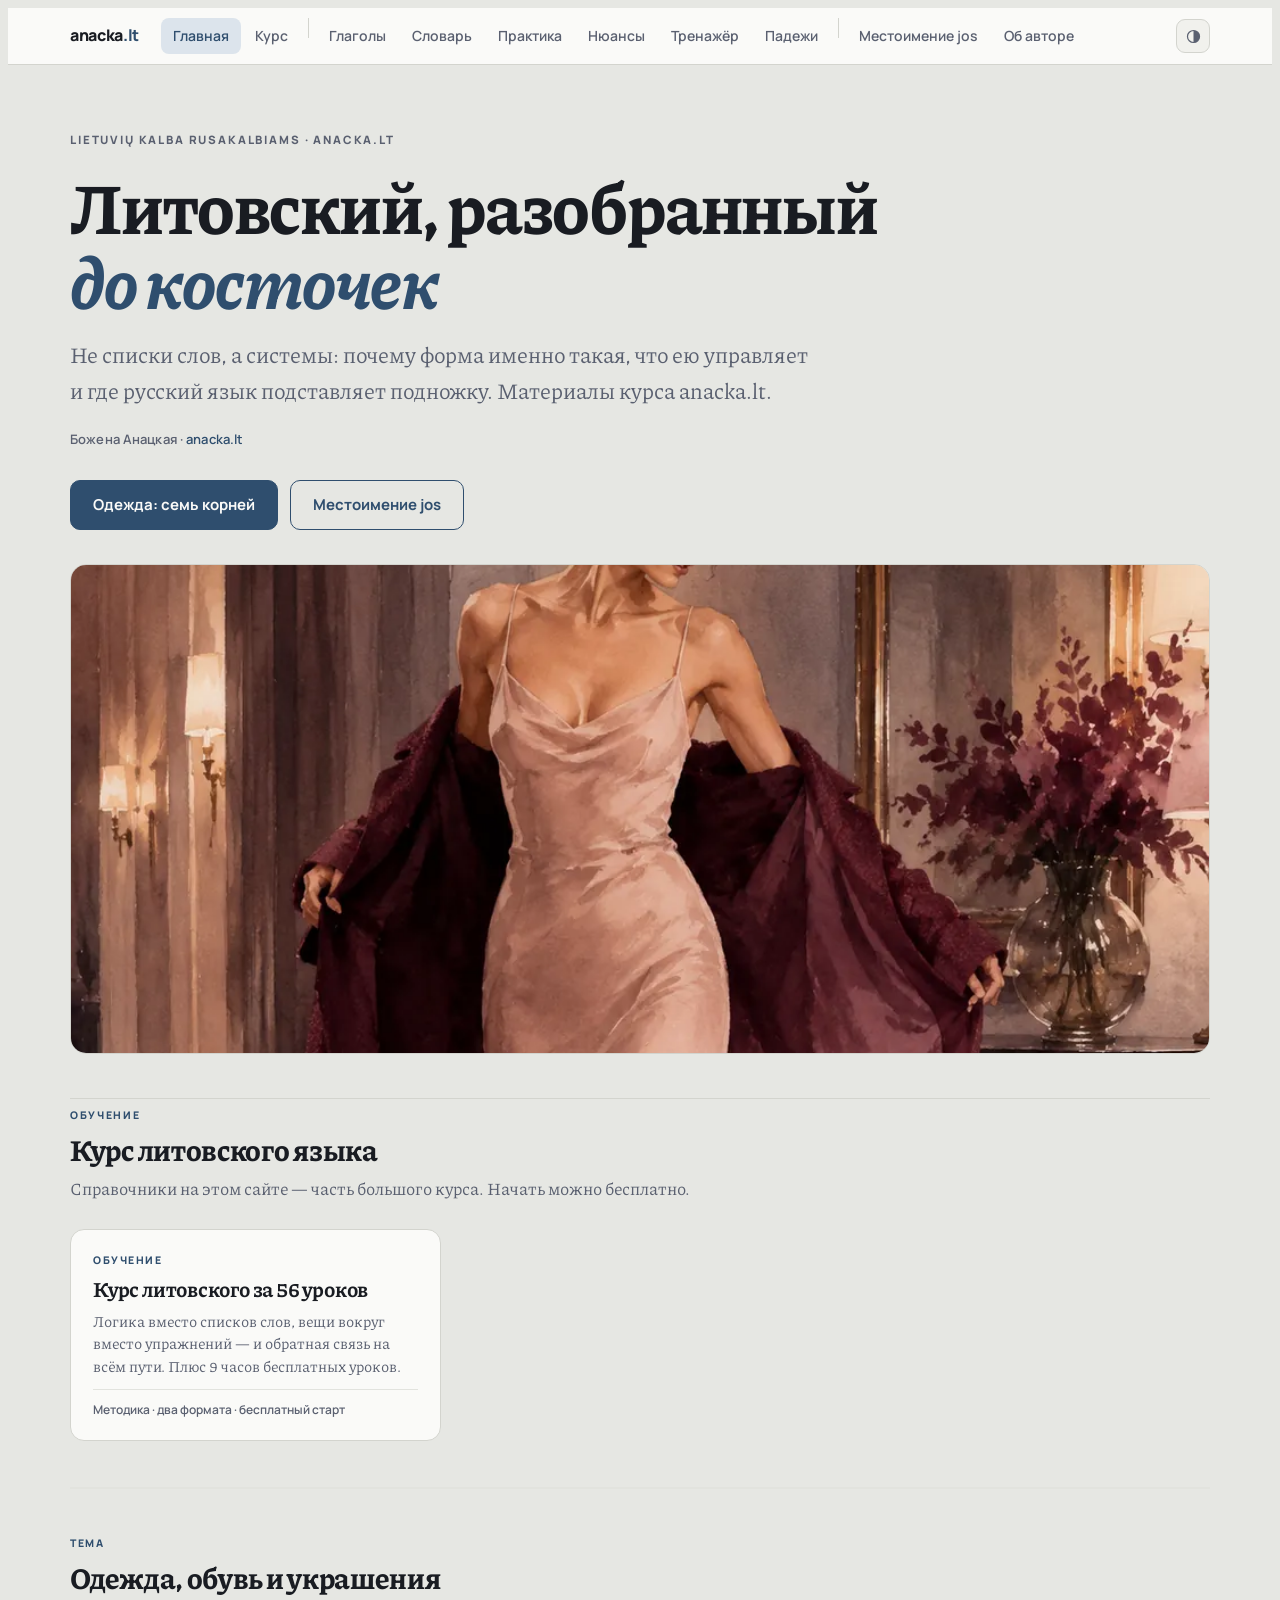
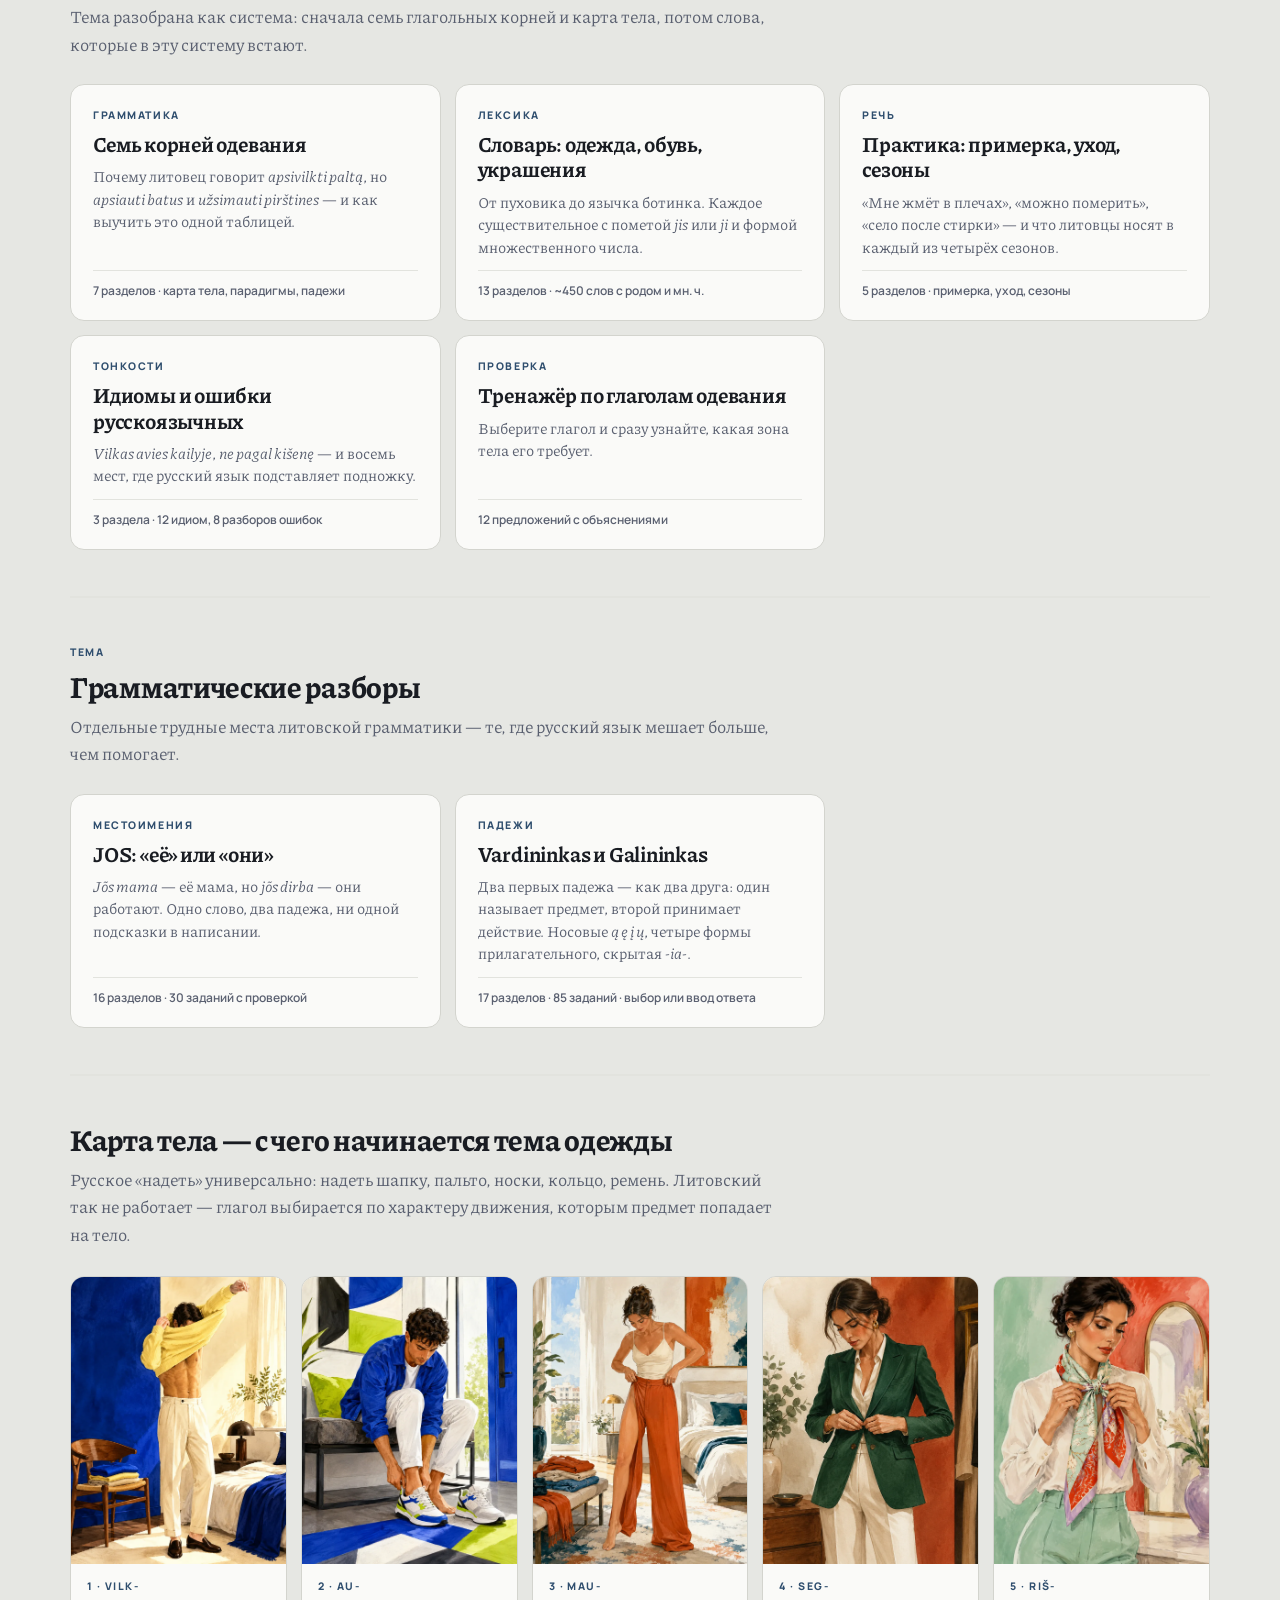
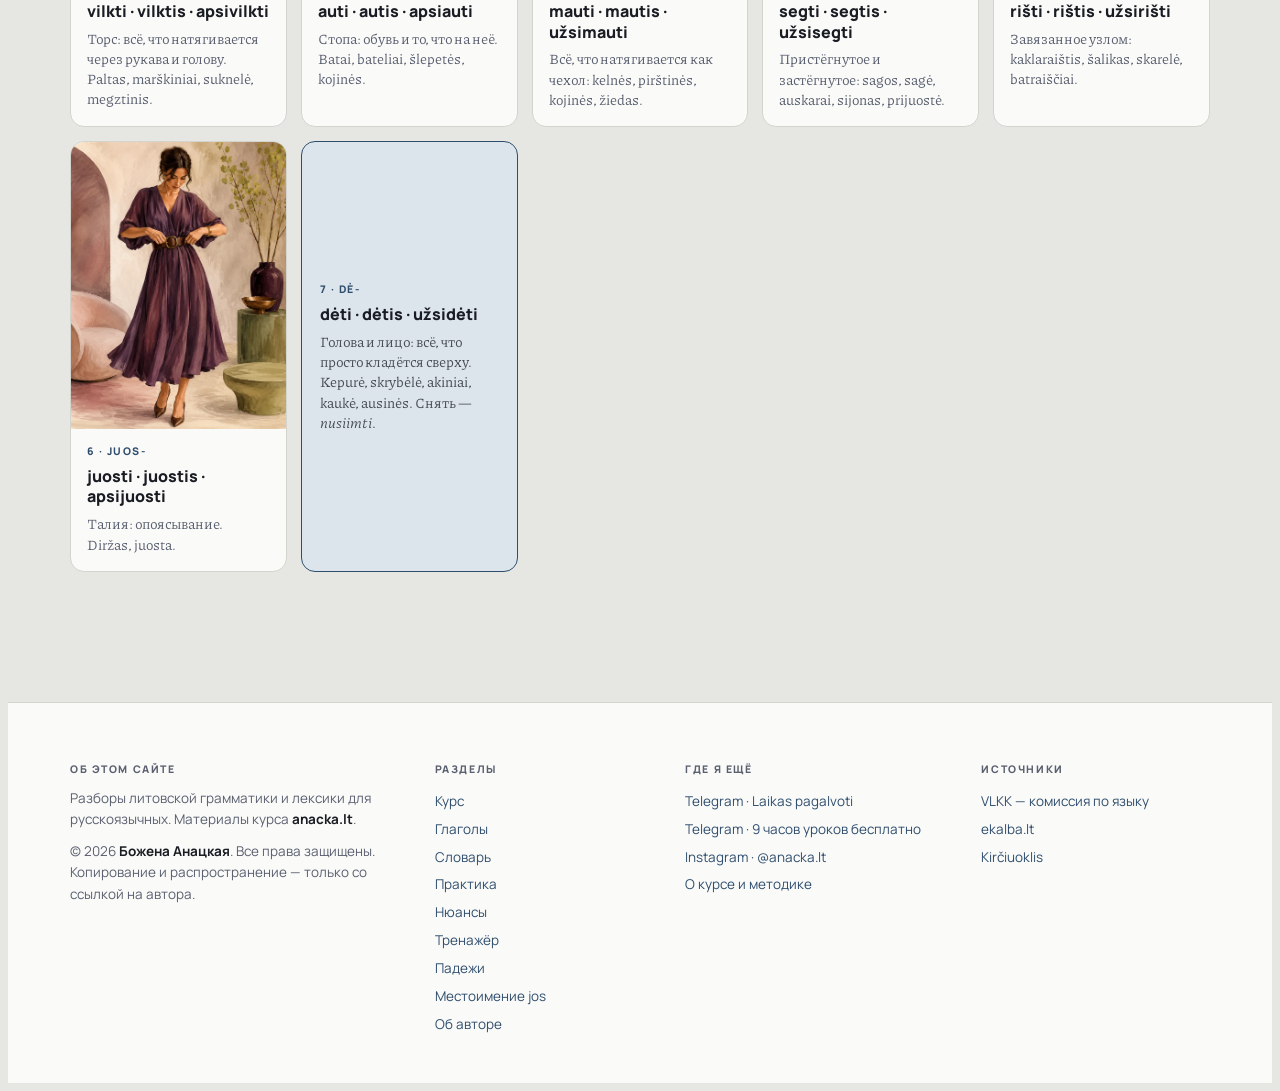
==== index.html @ c502e369 "Страница падежей: Vardininkas и Galininkas с тренажёром Новый раздел /linksniai.html — два первых па" ====
<!doctype html>
<html lang="ru">
<head>
<meta charset="utf-8">
<meta name="viewport" content="width=device-width, initial-scale=1">
<title>Разборы литовского · anacka.lt</title>
<meta name="description" content="Разборы литовского языка для русскоязычных: тема одежды, обуви и украшений и грамматические трудности вроде местоимения jos. Системы, а не списки слов.">
<meta name="author" content="Божена Анацкая">
<meta name="copyright" content="© 2026 Божена Анацкая. Все права защищены.">
<meta name="color-scheme" content="light dark">
<link rel="icon" href="data:image/svg+xml,%3Csvg xmlns='http://www.w3.org/2000/svg' viewBox='0 0 64 64'%3E%3Crect width='64' height='64' rx='14' fill='%232F4E6E'/%3E%3Ctext x='32' y='45' font-family='Georgia,serif' font-size='38' font-weight='700' fill='%23F1F1ED' text-anchor='middle'%3EA%3C/text%3E%3C/svg%3E">
<link rel="canonical" href="https://apranga.netlify.app/">
<meta property="og:type" content="website">
<meta property="og:url" content="https://apranga.netlify.app/">
<meta property="og:site_name" content="Разборы литовского · anacka.lt">
<meta property="og:title" content="Разборы литовского · anacka.lt">
<meta property="og:description" content="Разборы литовского языка для русскоязычных: тема одежды, обуви и украшений и грамматические трудности вроде местоимения jos. Системы, а не списки слов.">
<meta property="og:locale" content="ru_RU">
<meta name="twitter:card" content="summary">
<link rel="preconnect" href="https://fonts.googleapis.com"><link rel="preconnect" href="https://fonts.gstatic.com" crossorigin><link rel="stylesheet" href="https://fonts.googleapis.com/css2?family=Manrope:wght@400;500;600;800&family=Piazzolla:ital,opsz,wght@0,8..30,400;0,8..30,500;0,8..30,700;1,8..30,400;1,8..30,500&display=swap">
<link rel="stylesheet" href="style.css">
<script>try{var t=localStorage.getItem("theme");if(t==="dark"||t==="light")document.documentElement.setAttribute("data-theme",t);}catch(e){}</script>
<script src="app.js" defer></script>
</head>
<body>
<nav class="topnav" aria-label="Разделы сайта"><div class="topnav-in"><a class="tn-brand" href="index.html">anacka<span>.lt</span></a><div class="tn-links"><a href="index.html" aria-current="page">Главная</a><a href="kursas.html">Курс</a><span class="tn-sep"></span><a href="veiksmazodziai.html">Глаголы</a><a href="zodynas.html">Словарь</a><a href="praktika.html">Практика</a><a href="niuansai.html">Нюансы</a><a href="treniruokle.html">Тренажёр</a><a href="linksniai.html">Падежи</a><span class="tn-sep"></span><a href="jos.html">Местоимение jos</a><a href="apie.html">Об авторе</a></div><button class="theme-btn" id="theme" type="button" aria-label="Переключить светлую и тёмную тему" title="Светлая / тёмная тема"><svg viewBox="0 0 24 24" width="17" height="17" aria-hidden="true"><circle cx="12" cy="12" r="8.5" fill="none" stroke="currentColor" stroke-width="1.7"/><path d="M12 3.5a8.5 8.5 0 0 1 0 17z" fill="currentColor"/></svg></button></div></nav><div class="shell"><header class="hero"><p class="kicker">Lietuvių kalba rusakalbiams · anacka.lt</p><h1>Литовский, разобранный <em>до косточек</em></h1><p class="standfirst">Не списки слов, а системы: почему форма именно такая, что ею управляет и где русский язык подставляет подножку. Материалы курса anacka.lt.</p><p class="byline">Божена Анацкая · <a href="https://www.instagram.com/anacka.lt/">anacka.lt</a></p><div class="btns"><a class="btn" href="/veiksmazodziai">Одежда: семь корней</a><a class="btn ghost" href="/jos">Местоимение jos</a></div><figure class="hero-img"><img src="01-apsivilkti-palta.webp" alt="Женщина в шёлковом платье накидывает бордовое пальто" width="1000" height="1250"></figure></header><section class="home-sec"><span class="topic-lbl">Обучение</span><h2>Курс литовского языка</h2><p class="sub">Справочники на этом сайте — часть большого курса. Начать можно бесплатно.</p><div class="cards"><a class="card-link" href="/kursas"><span class="cl-eyebrow">Обучение</span><span class="cl-title">Курс литовского за 56 уроков</span><span class="cl-desc">Логика вместо списков слов, вещи вокруг вместо упражнений — и обратная связь на всём пути. Плюс 9 часов бесплатных уроков.</span><span class="cl-meta">Методика · два формата · бесплатный старт</span></a></div></section><section class="home-sec"><span class="topic-lbl">Тема</span><h2>Одежда, обувь и украшения</h2><p class="sub">Тема разобрана как система: сначала семь глагольных корней и карта тела, потом слова, которые в эту систему встают.</p><div class="cards"><a class="card-link" href="/veiksmazodziai"><span class="cl-eyebrow">Грамматика</span><span class="cl-title">Семь корней одевания</span><span class="cl-desc">Почему литовец говорит <i>apsivilkti paltą</i>, но <i>apsiauti batus</i> и <i>užsimauti pirštines</i> — и как выучить это одной таблицей.</span><span class="cl-meta">7 разделов · карта тела, парадигмы, падежи</span></a><a class="card-link" href="/zodynas"><span class="cl-eyebrow">Лексика</span><span class="cl-title">Словарь: одежда, обувь, украшения</span><span class="cl-desc">От пуховика до язычка ботинка. Каждое существительное с пометой <i>jis</i> или <i>ji</i> и формой множественного числа.</span><span class="cl-meta">13 разделов · ~450 слов с родом и мн. ч.</span></a><a class="card-link" href="/praktika"><span class="cl-eyebrow">Речь</span><span class="cl-title">Практика: примерка, уход, сезоны</span><span class="cl-desc">«Мне жмёт в плечах», «можно померить», «село после стирки» — и что литовцы носят в каждый из четырёх сезонов.</span><span class="cl-meta">5 разделов · примерка, уход, сезоны</span></a><a class="card-link" href="/niuansai"><span class="cl-eyebrow">Тонкости</span><span class="cl-title">Идиомы и ошибки русскоязычных</span><span class="cl-desc"><i>Vilkas avies kailyje</i>, <i>ne pagal kišenę</i> — и восемь мест, где русский язык подставляет подножку.</span><span class="cl-meta">3 раздела · 12 идиом, 8 разборов ошибок</span></a><a class="card-link" href="/treniruokle"><span class="cl-eyebrow">Проверка</span><span class="cl-title">Тренажёр по глаголам одевания</span><span class="cl-desc">Выберите глагол и сразу узнайте, какая зона тела его требует.</span><span class="cl-meta">12 предложений с объяснениями</span></a></div></section><section class="home-sec"><span class="topic-lbl">Тема</span><h2>Грамматические разборы</h2><p class="sub">Отдельные трудные места литовской грамматики — те, где русский язык мешает больше, чем помогает.</p><div class="cards"><a class="card-link" href="/jos"><span class="cl-eyebrow">Местоимения</span><span class="cl-title">JOS: «её» или «они»</span><span class="cl-desc"><i>Jõs mama</i> — её мама, но <i>jõs dirba</i> — они работают. Одно слово, два падежа, ни одной подсказки в написании.</span><span class="cl-meta">16 разделов · 30 заданий с проверкой</span></a><a class="card-link" href="/linksniai"><span class="cl-eyebrow">Падежи</span><span class="cl-title">Vardininkas и Galininkas</span><span class="cl-desc">Два первых падежа — как два друга: один называет предмет, второй принимает действие. Носовые <i>ą ę į ų</i>, четыре формы прилагательного, скрытая <i>-ia-</i>.</span><span class="cl-meta">17 разделов · 85 заданий · выбор или ввод ответа</span></a></div></section><section class="home-sec"><h2>Карта тела — с чего начинается тема одежды</h2><p class="sub">Русское «надеть» универсально: надеть шапку, пальто, носки, кольцо, ремень. Литовский так не работает — глагол выбирается по характеру движения, которым предмет попадает на тело.</p><div class="vmap"><div class="vc"><img src="02-vilktis-megztini.webp" alt="Мужчина снимает жёлтый свитер через голову" loading="lazy" width="1000" height="1250"><div class="vc-b"><span class="vc-n">1 · vilk‑</span><span class="vc-v">vilkti · vilktis · apsivilkti</span><span class="vc-d">Торс: всё, что натягивается через рукава и голову. Paltas, marškiniai, suknelė, megztinis.</span></div></div><div class="vc"><img src="05-apsiauti-sportbacius.webp" alt="Мужчина обувает кроссовки, сидя на скамье в прихожей" loading="lazy" width="1000" height="1250"><div class="vc-b"><span class="vc-n">2 · au‑</span><span class="vc-v">auti · autis · apsiauti</span><span class="vc-d">Стопа: обувь и то, что на неё. Batai, bateliai, šlepetės, kojinės.</span></div></div><div class="vc"><img src="10-uzsimauti-kelnes.webp" alt="Женщина натягивает широкие терракотовые брюки" loading="lazy" width="1000" height="1250"><div class="vc-b"><span class="vc-n">3 · mau‑</span><span class="vc-v">mauti · mautis · užsimauti</span><span class="vc-d">Всё, что натягивается как чехол: kelnės, pirštinės, kojinės, žiedas.</span></div></div><div class="vc"><img src="11-uzsisegti-svarka.webp" alt="Женщина застёгивает пуговицу зелёного пиджака" loading="lazy" width="1000" height="1250"><div class="vc-b"><span class="vc-n">4 · seg‑</span><span class="vc-v">segti · segtis · užsisegti</span><span class="vc-d">Пристёгнутое и застёгнутое: sagos, sagė, auskarai, sijonas, prijuostė.</span></div></div><div class="vc"><img src="03-uzsiristi-skarele.webp" alt="Женщина завязывает шёлковый платок на шее" loading="lazy" width="1000" height="1250"><div class="vc-b"><span class="vc-n">5 · riš‑</span><span class="vc-v">rišti · rištis · užsirišti</span><span class="vc-d">Завязанное узлом: kaklaraištis, šalikas, skarelė, batraiščiai.</span></div></div><div class="vc"><img src="07-apsijuosti-dirza.webp" alt="Женщина в сливовом платье застёгивает широкий кожаный ремень" loading="lazy" width="1000" height="1250"><div class="vc-b"><span class="vc-n">6 · juos‑</span><span class="vc-v">juosti · juostis · apsijuosti</span><span class="vc-d">Талия: опоясывание. Diržas, juosta.</span></div></div><div class="vc text-only"><div class="vc-b"><span class="vc-n">7 · dė‑</span><span class="vc-v">dėti · dėtis · užsidėti</span><span class="vc-d">Голова и лицо: всё, что просто кладётся сверху. Kepurė, skrybėlė, akiniai, kaukė, ausinės. Снять — <i>nusiimti</i>.</span></div></div></div></section></div><footer class="site-foot"><div class="sf-in"><div class="sf-copy"><h4>Об этом сайте</h4><p style="margin:0 0 10px">Разборы литовской грамматики и лексики для русскоязычных. Материалы курса <strong>anacka.lt</strong>.</p><p style="margin:0">© 2026 <strong>Божена Анацкая</strong>. Все права защищены.<br>Копирование и распространение — только со ссылкой на автора.</p></div><div><h4>Разделы</h4><a href="/kursas">Курс</a><a href="/veiksmazodziai">Глаголы</a><a href="/zodynas">Словарь</a><a href="/praktika">Практика</a><a href="/niuansai">Нюансы</a><a href="/treniruokle">Тренажёр</a><a href="/linksniai">Падежи</a><a href="/jos">Местоимение jos</a><a href="/apie">Об авторе</a></div><div><h4>Где я ещё</h4><a href="https://t.me/laikaspagalvoti">Telegram · Laikas pagalvoti</a><a href="https://t.me/+fEglNyxAB5YzZmRi">Telegram · 9 часов уроков бесплатно</a><a href="https://www.instagram.com/anacka.lt/">Instagram · @anacka.lt</a><a href="/kursas">О курсе и методике</a></div><div><h4>Источники</h4><a href="https://www.vlkk.lt/">VLKK — комиссия по языку</a><a href="https://ekalba.lt/">ekalba.lt</a><a href="https://kalbu.vdu.lt/mokymosi-priemones/kirciuoklis/">Kirčiuoklis</a></div></div></footer>
</body>
</html>
---- style.css ----
:root{
    --bg:#E6E7E3;
    --surface:#FAFAF8;
    --surface-2:#F1F1ED;
    --ink:#191C22;
    --muted:#5A6070;
    --line:#D3D4CE;
    --line-soft:#E2E3DE;
    --accent:#2F4E6E;
    --accent-ink:#2F4E6E;
    --accent-soft:#DCE4EC;
    --good:#3F6146;
    --good-soft:#DEE8DE;
    --bad:#95372A;
    --bad-soft:#F0DDD8;
    --gold:#8E6520;
    --gold-soft:#EFE4CE;
    --shadow:0 1px 2px rgba(25,28,34,.06), 0 8px 24px rgba(25,28,34,.05);
    --serif:"Piazzolla","Iowan Old Style",Georgia,"Times New Roman",serif;
    --sans:"Manrope","Helvetica Neue",Arial,sans-serif;
    color-scheme:light;
  }
  @media (prefers-color-scheme:dark){
    :root:not([data-theme="light"]){
      --bg:#13161B;
      --surface:#1A1E25;
      --surface-2:#212630;
      --ink:#E6E8E4;
      --muted:#98A1B0;
      --line:#2D333D;
      --line-soft:#242A33;
      --accent:#87ADD2;
      --accent-ink:#9CBEDE;
      --accent-soft:#1F2C39;
      --good:#8FBB95;
      --good-soft:#1D2A20;
      --bad:#E19180;
      --bad-soft:#2E1D19;
      --gold:#D3AA65;
      --gold-soft:#2B2415;
      --shadow:0 1px 2px rgba(0,0,0,.4), 0 8px 24px rgba(0,0,0,.28);
      color-scheme:dark;
    }
  }
  :root[data-theme="dark"]{
    --bg:#13161B;
    --surface:#1A1E25;
    --surface-2:#212630;
    --ink:#E6E8E4;
    --muted:#98A1B0;
    --line:#2D333D;
    --line-soft:#242A33;
    --accent:#87ADD2;
    --accent-ink:#9CBEDE;
    --accent-soft:#1F2C39;
    --good:#8FBB95;
    --good-soft:#1D2A20;
    --bad:#E19180;
    --bad-soft:#2E1D19;
    --gold:#D3AA65;
    --gold-soft:#2B2415;
    --shadow:0 1px 2px rgba(0,0,0,.4), 0 8px 24px rgba(0,0,0,.28);
    color-scheme:dark;
  }

  *{box-sizing:border-box}
  body{
    background:var(--bg);
    color:var(--ink);
    font-family:var(--serif);
    font-size:17px;
    line-height:1.62;
    -webkit-font-smoothing:antialiased;
  }
  ::selection{background:var(--accent-soft);color:var(--ink)}
  a{color:var(--accent-ink)}
  :focus-visible{outline:2px solid var(--accent);outline-offset:3px;border-radius:3px}

  /* ---------- shell ---------- */
  .shell{max-width:1180px;margin:0 auto;padding:0 20px 96px}
  .layout{display:grid;grid-template-columns:1fr;gap:0}
  @media(min-width:1040px){
    .layout{grid-template-columns:236px minmax(0,1fr);gap:56px;align-items:start}
  }

  /* ---------- masthead ---------- */
  .masthead{padding:56px 0 34px;border-bottom:1px solid var(--line)}
  .kicker{
    font-family:var(--sans);font-size:11.5px;font-weight:800;letter-spacing:.16em;
    text-transform:uppercase;color:var(--muted);margin:0 0 18px
  }
  h1{
    font-family:var(--serif);font-weight:700;font-size:clamp(34px,6vw,58px);
    line-height:1.04;letter-spacing:-.015em;margin:0 0 16px;text-wrap:balance;
  }
  h1 em{font-style:italic;color:var(--accent-ink)}
  .standfirst{
    font-size:clamp(17px,2.2vw,20px);color:var(--muted);max-width:62ch;margin:0;
  }
  .byline{
    font-family:var(--sans);font-size:13px;font-weight:600;color:var(--muted);
    margin:20px 0 0;letter-spacing:.01em;
  }
  .byline a{color:var(--accent-ink);text-decoration:none}
  .byline a:hover{text-decoration:underline}
  .meta-row{
    display:flex;flex-wrap:wrap;gap:10px;margin-top:26px;font-family:var(--sans);
    font-size:12px;font-weight:600;letter-spacing:.03em;
  }
  .chip{
    background:var(--surface);border:1px solid var(--line);border-radius:999px;
    padding:5px 13px;color:var(--muted)
  }

  /* ---------- nav rail ---------- */
  .rail{display:none}
  @media(min-width:1040px){
    .rail{
      display:block;position:sticky;top:0;max-height:100vh;overflow-y:auto;
      padding:34px 0 40px;font-family:var(--sans);font-size:13.5px;
      scrollbar-width:thin;
    }
  }
  .rail-group{margin-bottom:22px}
  .rail-group > span{
    display:block;font-size:10.5px;font-weight:800;letter-spacing:.15em;
    text-transform:uppercase;color:var(--muted);margin-bottom:8px;
  }
  .rail a{
    display:block;padding:3px 0 3px 12px;color:var(--muted);text-decoration:none;
    border-left:2px solid var(--line-soft);line-height:1.35;margin-bottom:2px;
  }
  .rail a:hover{color:var(--ink)}
  .rail a.on{color:var(--accent-ink);border-left-color:var(--accent);font-weight:700}

  /* mobile toc */
  .toc-mobile{margin:28px 0 0;font-family:var(--sans);font-size:14px}
  @media(min-width:1040px){.toc-mobile{display:none}}
  .toc-mobile summary{
    cursor:pointer;font-weight:700;padding:12px 16px;background:var(--surface);
    border:1px solid var(--line);border-radius:10px;list-style:none;
  }
  .toc-mobile summary::-webkit-details-marker{display:none}
  .toc-mobile summary::after{content:" ↓";color:var(--muted)}
  .toc-mobile[open] summary::after{content:" ↑"}
  .toc-mobile ol{margin:12px 0 0;padding-left:22px;color:var(--muted);columns:2;column-gap:22px}
  @media(max-width:560px){.toc-mobile ol{columns:1}}
  .toc-mobile a{color:var(--muted);text-decoration:none}

  /* ---------- sections ---------- */
  main{padding-top:34px;min-width:0}
  section{padding:38px 0;border-top:1px solid var(--line-soft)}
  section:first-of-type{border-top:none;padding-top:8px}
  .sec-num{
    font-family:var(--sans);font-size:11px;font-weight:800;letter-spacing:.16em;
    color:var(--accent-ink);text-transform:uppercase;display:block;margin-bottom:8px;
  }
  h2{
    font-family:var(--serif);font-weight:700;font-size:clamp(24px,3.4vw,32px);
    line-height:1.18;letter-spacing:-.01em;margin:0 0 14px;text-wrap:balance;
  }
  h3{
    font-family:var(--sans);font-weight:800;font-size:13px;letter-spacing:.09em;
    text-transform:uppercase;color:var(--muted);margin:32px 0 12px;
  }
  p{margin:0 0 15px;max-width:68ch}
  ul,ol{max-width:68ch;padding-left:22px;margin:0 0 15px}
  li{margin-bottom:6px}
  strong{font-weight:700}
  .lt{font-family:var(--sans);font-weight:600;color:var(--accent-ink);font-feature-settings:"ss01"}
  .ru{color:var(--muted)}
  em.ex{font-style:italic}

  /* ---------- tables ---------- */
  .tw{overflow-x:auto;margin:0 0 18px;border:1px solid var(--line);border-radius:12px;background:var(--surface);box-shadow:var(--shadow)}
  table{border-collapse:collapse;width:100%;font-family:var(--sans);font-size:14.5px;line-height:1.45}
  th{
    text-align:left;font-weight:800;font-size:10.5px;letter-spacing:.13em;text-transform:uppercase;
    color:var(--muted);padding:12px 14px;border-bottom:1px solid var(--line);white-space:nowrap;
    background:var(--surface-2);
  }
  td{padding:10px 14px;border-bottom:1px solid var(--line-soft);vertical-align:top}
  tr:last-child td{border-bottom:none}
  tbody tr:hover{background:var(--surface-2)}
  td.w{font-weight:700;color:var(--ink);white-space:nowrap}
  td.g{color:var(--muted)}
  td.n{font-variant-numeric:tabular-nums;color:var(--muted);white-space:nowrap}
  .tag{
    display:inline-block;font-family:var(--sans);font-size:10.5px;font-weight:800;
    letter-spacing:.06em;padding:2px 7px;border-radius:5px;white-space:nowrap;
  }
  .t-jis{background:var(--accent-soft);color:var(--accent-ink)}
  .t-ji{background:var(--gold-soft);color:var(--gold)}
  .t-pl{background:var(--surface-2);color:var(--muted);border:1px solid var(--line)}

  /* ---------- callouts ---------- */
  .note{
    border-left:3px solid var(--accent);background:var(--surface);
    padding:16px 20px;margin:20px 0;border-radius:0 10px 10px 0;
  }
  .note.warn{border-left-color:var(--bad)}
  .note.good{border-left-color:var(--good)}
  .note p:last-child{margin-bottom:0}
  .note .lbl{
    font-family:var(--sans);font-size:10.5px;font-weight:800;letter-spacing:.14em;
    text-transform:uppercase;display:block;margin-bottom:6px;color:var(--muted)
  }
  .wrong{color:var(--bad);font-weight:600}
  .right{color:var(--good);font-weight:600}

  /* ---------- body-map figure ---------- */
  .map{
    display:grid;grid-template-columns:1fr;gap:26px;align-items:center;
    background:var(--surface);border:1px solid var(--line);border-radius:16px;
    padding:26px;margin:26px 0;box-shadow:var(--shadow);
  }
  @media(min-width:720px){.map{grid-template-columns:260px minmax(0,1fr);gap:34px}}
  .map svg{width:100%;height:auto;display:block}
  .legend{display:flex;flex-direction:column;gap:2px;font-family:var(--sans)}
  .lg{
    display:grid;grid-template-columns:26px 1fr;gap:12px;align-items:baseline;
    padding:9px 10px;border-radius:8px;border-bottom:1px solid var(--line-soft);
  }
  .lg:last-child{border-bottom:none}
  .lg b{
    font-size:11px;font-weight:800;color:var(--surface);background:var(--accent);
    width:22px;height:22px;border-radius:6px;display:grid;place-items:center;
    align-self:center;
  }
  .lg .v{font-weight:800;font-size:15px;color:var(--ink)}
  .lg .d{font-size:13px;color:var(--muted);display:block;line-height:1.4}

  /* ---------- search ---------- */
  .search-wrap{
    position:sticky;top:0;z-index:5;background:var(--bg);
    padding:14px 0 12px;margin-bottom:6px;border-bottom:1px solid var(--line-soft);
  }
  .search{
    width:100%;font-family:var(--sans);font-size:15px;padding:11px 16px;
    border:1px solid var(--line);border-radius:10px;background:var(--surface);
    color:var(--ink);
  }
  .search::placeholder{color:var(--muted)}
  .hit-count{font-family:var(--sans);font-size:12px;color:var(--muted);margin-top:8px;display:block}

  /* ---------- quiz ---------- */
  .q{
    background:var(--surface);border:1px solid var(--line);border-radius:12px;
    padding:18px 20px;margin-bottom:14px;box-shadow:var(--shadow);
  }
  .q .stem{font-size:16.5px;margin-bottom:12px}
  .q .stem .blank{
    display:inline-block;min-width:88px;border-bottom:2px solid var(--accent);
    text-align:center;font-family:var(--sans);font-weight:700;color:var(--accent-ink)
  }
  .opts{display:flex;flex-wrap:wrap;gap:8px}
  .opt{
    font-family:var(--sans);font-size:14px;font-weight:600;padding:7px 14px;
    border:1px solid var(--line);border-radius:8px;background:var(--surface-2);
    color:var(--ink);cursor:pointer;transition:background .12s,border-color .12s;
  }
  .opt:hover{border-color:var(--accent)}
  .opt.ok{background:var(--good-soft);border-color:var(--good);color:var(--good)}
  .opt.no{background:var(--bad-soft);border-color:var(--bad);color:var(--bad)}
  .why{
    display:none;margin-top:12px;font-size:14.5px;color:var(--muted);
    border-top:1px dashed var(--line);padding-top:10px;
  }
  .why.show{display:block}
  .score{font-family:var(--sans);font-weight:800;font-size:14px;color:var(--muted);margin-top:6px}

  /* ---------- misc ---------- */
  .grid2{display:grid;grid-template-columns:1fr;gap:16px;margin-bottom:18px}
  @media(min-width:700px){.grid2{grid-template-columns:1fr 1fr;gap:20px}}
  .card{
    background:var(--surface);border:1px solid var(--line);border-radius:12px;padding:18px 20px;
  }
  .card h4{
    font-family:var(--sans);font-size:12px;font-weight:800;letter-spacing:.1em;
    text-transform:uppercase;color:var(--muted);margin:0 0 10px;
  }
  .card p{margin-bottom:0;font-size:15.5px}
  .phrase{margin:0;padding:0;list-style:none;max-width:none}
  .phrase li{
    display:grid;grid-template-columns:1fr;gap:2px;padding:9px 0;
    border-bottom:1px solid var(--line-soft);margin:0;
  }
  @media(min-width:640px){.phrase li{grid-template-columns:1fr 1fr;gap:20px}}
  .phrase li:last-child{border-bottom:none}
  .phrase b{font-family:var(--sans);font-weight:600;font-size:15px;color:var(--ink)}
  .phrase span{color:var(--muted);font-size:15px}
  footer{
    margin-top:56px;padding-top:24px;border-top:1px solid var(--line);
    font-family:var(--sans);font-size:13px;color:var(--muted);
  }
  footer .copyright{
    color:var(--ink);font-weight:500;margin-bottom:14px;
    padding-left:14px;border-left:2px solid var(--accent);
  }
  footer .copyright strong{font-weight:800;color:var(--accent-ink)}
  @media(prefers-reduced-motion:reduce){*{transition:none!important;animation:none!important;scroll-behavior:auto!important}}
  html{scroll-behavior:smooth}
  [id]{scroll-margin-top:84px}


/* ================= сайт: общая навигация ================= */
:root{ --nav: 56px; }
.topnav{position:sticky;top:0;z-index:40;background:var(--surface);border-bottom:1px solid var(--line)}
.topnav-in{max-width:1180px;margin:0 auto;padding:0 20px;height:var(--nav);display:flex;align-items:center;gap:8px}
.tn-brand{font-family:var(--sans);font-weight:800;font-size:16px;letter-spacing:-.02em;
  color:var(--ink);text-decoration:none;margin-right:14px;white-space:nowrap}
.tn-brand span{color:var(--accent-ink)}
.tn-links{display:flex;gap:2px;overflow-x:auto;scrollbar-width:none;margin-right:auto}
.tn-links::-webkit-scrollbar{display:none}
.tn-links a{font-family:var(--sans);font-size:14px;font-weight:600;color:var(--muted);
  text-decoration:none;padding:7px 12px;border-radius:8px;white-space:nowrap}
.tn-links a:hover{color:var(--ink);background:var(--surface-2)}
.tn-links a[aria-current="page"]{color:var(--accent-ink);background:var(--accent-soft)}
.tn-sep{width:1px;height:20px;background:var(--line);flex:none;margin:0 6px}
.theme-btn{display:grid;place-items:center;width:34px;height:34px;border-radius:9px;cursor:pointer;
  background:var(--surface-2);border:1px solid var(--line);color:var(--muted);padding:0;flex:none}
.theme-btn:hover{color:var(--ink);border-color:var(--accent)}
.theme-btn svg{display:block}

[id]{scroll-margin-top:calc(var(--nav) + 18px)}
@media(min-width:1040px){ .rail{top:var(--nav);max-height:calc(100vh - var(--nav));padding-top:30px} }
.search-wrap{top:var(--nav)}

/* ================= главная ================= */
.hero{padding:66px 0 44px;border-bottom:1px solid var(--line)}
.hero h1{font-size:clamp(38px,7.2vw,72px);margin-bottom:20px}
.hero .standfirst{font-size:clamp(18px,2.4vw,22px);max-width:58ch}
.btns{display:flex;flex-wrap:wrap;gap:12px;margin-top:30px}
.btn{font-family:var(--sans);font-size:15px;font-weight:700;text-decoration:none;padding:12px 22px;
  border-radius:10px;border:1px solid var(--accent);color:var(--surface);background:var(--accent)}
.btn:hover{filter:brightness(1.08)}
.btn.ghost{background:transparent;color:var(--accent-ink)}
.btn.ghost:hover{background:var(--accent-soft);filter:none}

.home-sec{padding:46px 0;border-bottom:1px solid var(--line-soft)}
.home-sec:last-of-type{border-bottom:none}
.home-sec > h2{font-size:clamp(22px,3vw,30px);margin-bottom:8px}
.home-sec > .sub{color:var(--muted);max-width:64ch;margin-bottom:26px}
.topic-lbl{font-family:var(--sans);font-size:10.5px;font-weight:800;letter-spacing:.16em;
  text-transform:uppercase;color:var(--accent-ink);display:block;margin-bottom:8px}

.cards{display:grid;grid-template-columns:1fr;gap:14px}
@media(min-width:640px){.cards{grid-template-columns:1fr 1fr}}
@media(min-width:980px){.cards{grid-template-columns:repeat(3,1fr)}}
.card-link{display:flex;flex-direction:column;gap:8px;text-decoration:none;color:inherit;
  background:var(--surface);border:1px solid var(--line);border-radius:14px;padding:22px 22px 20px;
  transition:border-color .14s,transform .14s}
.card-link:hover{border-color:var(--accent);transform:translateY(-2px)}
.card-link .cl-eyebrow{font-family:var(--sans);font-size:10.5px;font-weight:800;letter-spacing:.15em;
  text-transform:uppercase;color:var(--accent-ink)}
.card-link .cl-title{font-family:var(--serif);font-weight:700;font-size:21px;line-height:1.2;letter-spacing:-.01em}
.card-link .cl-desc{font-size:15px;color:var(--muted);line-height:1.5;flex:1}
.card-link .cl-meta{font-family:var(--sans);font-size:12px;font-weight:600;color:var(--muted);
  border-top:1px solid var(--line-soft);padding-top:10px;margin-top:4px}

.steps{display:grid;grid-template-columns:1fr;gap:0;counter-reset:st}
@media(min-width:820px){.steps{grid-template-columns:repeat(3,1fr);gap:26px}}
.step{padding:18px 0;border-top:1px solid var(--line-soft)}
@media(min-width:820px){.step{border-top:2px solid var(--accent);padding:16px 0 0}}
.step b{display:block;font-family:var(--sans);font-size:11px;font-weight:800;letter-spacing:.14em;
  text-transform:uppercase;color:var(--accent-ink);margin-bottom:6px}
.step .st-h{font-family:var(--serif);font-weight:700;font-size:19px;margin-bottom:6px}
.step p{font-size:15px;color:var(--muted);margin:0}

/* ================= упражнения ================= */
.ex-choice,.ex-reveal{list-style:none;counter-reset:ex;padding:0;margin:0 0 20px;max-width:none}
.ex-choice li,.ex-reveal li{counter-increment:ex;display:grid;gap:9px;padding:14px 16px 14px 46px;
  position:relative;background:var(--surface);border:1px solid var(--line);border-radius:12px;margin-bottom:10px}
.ex-choice li::before,.ex-reveal li::before{content:counter(ex);position:absolute;left:12px;top:16px;
  font-family:var(--sans);font-size:11px;font-weight:800;color:var(--muted);width:22px;text-align:right;
  font-variant-numeric:tabular-nums}
.ex-q{font-size:16.5px}
.ex-q b{font-family:var(--sans);font-weight:700;font-size:16px}
.ex-opts{display:flex;gap:8px;flex-wrap:wrap}
.ex-why,.ex-a{display:none;font-size:14.5px;color:var(--muted);border-top:1px dashed var(--line);padding-top:9px}
.ex-why.show,.ex-a.show{display:block}
.ex-a{font-family:var(--sans);font-weight:700;color:var(--accent-ink);font-size:16px}
.reveal-btn{justify-self:start;font-family:var(--sans);font-size:13px;font-weight:700;padding:6px 14px;
  border:1px solid var(--line);border-radius:8px;background:var(--surface-2);color:var(--muted);cursor:pointer}
.reveal-btn:hover{border-color:var(--accent);color:var(--accent-ink)}

/* ================= низ страницы раздела ================= */
.pager{display:grid;grid-template-columns:1fr;gap:12px;margin-top:44px}
@media(min-width:640px){.pager{grid-template-columns:1fr 1fr}}
.pager a{display:block;text-decoration:none;color:inherit;background:var(--surface);
  border:1px solid var(--line);border-radius:12px;padding:16px 20px}
.pager a:hover{border-color:var(--accent)}
.pager .pg-lbl{font-family:var(--sans);font-size:10.5px;font-weight:800;letter-spacing:.14em;
  text-transform:uppercase;color:var(--muted);display:block;margin-bottom:4px}
.pager .pg-t{font-family:var(--serif);font-weight:700;font-size:18px;line-height:1.2}
.pager a.next{text-align:right}

/* ================= об авторе ================= */
.authorbox{display:grid;grid-template-columns:1fr;gap:22px;align-items:start;background:var(--surface);
  border:1px solid var(--line);border-radius:16px;padding:26px;margin:26px 0}
@media(min-width:760px){.authorbox{grid-template-columns:120px 1fr;gap:28px}}
.avatar{width:120px;height:120px;border-radius:50%;object-fit:cover;object-position:center 32%;
  display:block;background:var(--accent-soft);border:3px solid var(--surface);
  box-shadow:0 0 0 1px var(--line), 0 6px 20px rgba(0,0,0,.12)}
.authorbox h3{margin-top:0}
.authorbox p:last-child{margin-bottom:0}

/* ================= подвал ================= */
.site-foot{border-top:1px solid var(--line);margin-top:0;background:var(--surface)}
.sf-in{max-width:1180px;margin:0 auto;padding:34px 20px 44px;display:grid;grid-template-columns:1fr;
  gap:22px;font-family:var(--sans);font-size:13.5px}
@media(min-width:760px){.sf-in{grid-template-columns:1.5fr 1fr 1.2fr 1fr}}
.sf-in h4{font-size:10.5px;font-weight:800;letter-spacing:.15em;text-transform:uppercase;
  color:var(--muted);margin:0 0 10px}
.sf-in a{color:var(--accent-ink);text-decoration:none;display:block;padding:3px 0}
.sf-in a:hover{text-decoration:underline}
.sf-copy{color:var(--muted);line-height:1.6}
.sf-copy strong{color:var(--ink)}
.shell{padding-bottom:56px}

/* ================= курс: форматы и телеграм ================= */
.plans{display:grid;grid-template-columns:1fr;gap:16px;margin:24px 0}
@media(min-width:760px){.plans{grid-template-columns:1fr 1fr}}
.plan{background:var(--surface);border:1px solid var(--line);border-radius:16px;
  padding:24px 24px 22px;display:flex;flex-direction:column;gap:10px}
.pl-lbl{font-family:var(--sans);font-size:10.5px;font-weight:800;letter-spacing:.15em;
  text-transform:uppercase;color:var(--accent-ink)}
.pl-h{font-family:var(--serif);font-weight:700;font-size:23px;line-height:1.2;margin:0;
  letter-spacing:-.01em;text-transform:none}
.pl-d{font-size:15.5px;color:var(--muted);margin:0}
.pl-rows{display:flex;flex-direction:column;gap:0;margin-top:4px}
.pl-row{display:flex;justify-content:space-between;gap:16px;padding:10px 0;
  border-bottom:1px solid var(--line-soft);font-family:var(--sans);font-size:15px}
.pl-row:last-child{border-bottom:none}
.pl-row b{font-weight:700;color:var(--ink)}
.pl-row span{color:var(--accent-ink);font-weight:600;white-space:nowrap}
.pl-note{font-family:var(--sans);font-size:13px;color:var(--muted);margin:2px 0 0}

.tg-cards{display:grid;grid-template-columns:1fr;gap:14px;margin:26px 0}
@media(min-width:820px){.tg-cards{grid-template-columns:repeat(3,1fr)}}
.tg-card{display:flex;flex-direction:column;gap:8px;text-decoration:none;color:inherit;
  background:var(--surface);border:1px solid var(--line);border-radius:14px;padding:22px 22px 20px;
  transition:border-color .14s,transform .14s}
.tg-card:hover{border-color:var(--accent);transform:translateY(-2px)}
.tg-card:first-child{background:var(--accent-soft);border-color:var(--accent)}
.tg-lbl{font-family:var(--sans);font-size:10.5px;font-weight:800;letter-spacing:.15em;
  text-transform:uppercase;color:var(--accent-ink)}
.tg-h{font-family:var(--serif);font-weight:700;font-size:20px;line-height:1.2}
.tg-d{font-size:14.5px;color:var(--muted);line-height:1.5;flex:1}
.tg-go{font-family:var(--sans);font-size:14px;font-weight:800;color:var(--accent-ink);margin-top:4px}

/* ================= иллюстрации ================= */
.hero-img{margin:34px 0 0;border-radius:16px;overflow:hidden;border:1px solid var(--line);
  background:var(--surface-2)}
.hero-img img{width:100%;height:auto;display:block;aspect-ratio:21/9;object-fit:cover;object-position:center 24%}
@media(max-width:640px){.hero-img img{aspect-ratio:4/3;object-position:center 18%}}

.fig{margin:0 0 24px}
.fig img{width:100%;height:auto;display:block;border-radius:14px;border:1px solid var(--line);
  background:var(--surface-2)}
.fig figcaption{font-family:var(--sans);font-size:13.5px;line-height:1.55;color:var(--muted);
  margin-top:10px;max-width:64ch}
.fig figcaption b{color:var(--accent-ink);font-weight:700}
.fig figcaption i{font-style:italic}
@media(min-width:760px){
  .fig{display:grid;grid-template-columns:minmax(0,300px) minmax(0,1fr);gap:20px;align-items:start}
  .fig figcaption{margin-top:2px}
}

.vmap{display:grid;grid-template-columns:repeat(auto-fit,minmax(210px,1fr));gap:14px;margin:28px 0}
.vc{background:var(--surface);border:1px solid var(--line);border-radius:14px;overflow:hidden;
  display:flex;flex-direction:column}
.vc img{width:100%;height:auto;aspect-ratio:3/4;object-fit:cover;display:block;background:var(--surface-2)}
.vc-b{padding:14px 16px 17px;display:flex;flex-direction:column;gap:6px}
.vc-n{font-family:var(--sans);font-size:10.5px;font-weight:800;letter-spacing:.14em;
  text-transform:uppercase;color:var(--accent-ink)}
.vc-v{font-family:var(--sans);font-weight:800;font-size:16px;color:var(--ink);line-height:1.3}
.vc-d{font-size:14px;color:var(--muted);line-height:1.45}
.vc.text-only{justify-content:center;background:var(--accent-soft);border-color:var(--accent)}
.vc.text-only .vc-b{padding:22px 18px}
.vc.text-only .vc-d{color:var(--ink);opacity:.75}

@media print{ .topnav,.site-foot,.pager,.btns,.ex-opts,.reveal-btn{display:none!important}
  .fig,.vc{break-inside:avoid} }
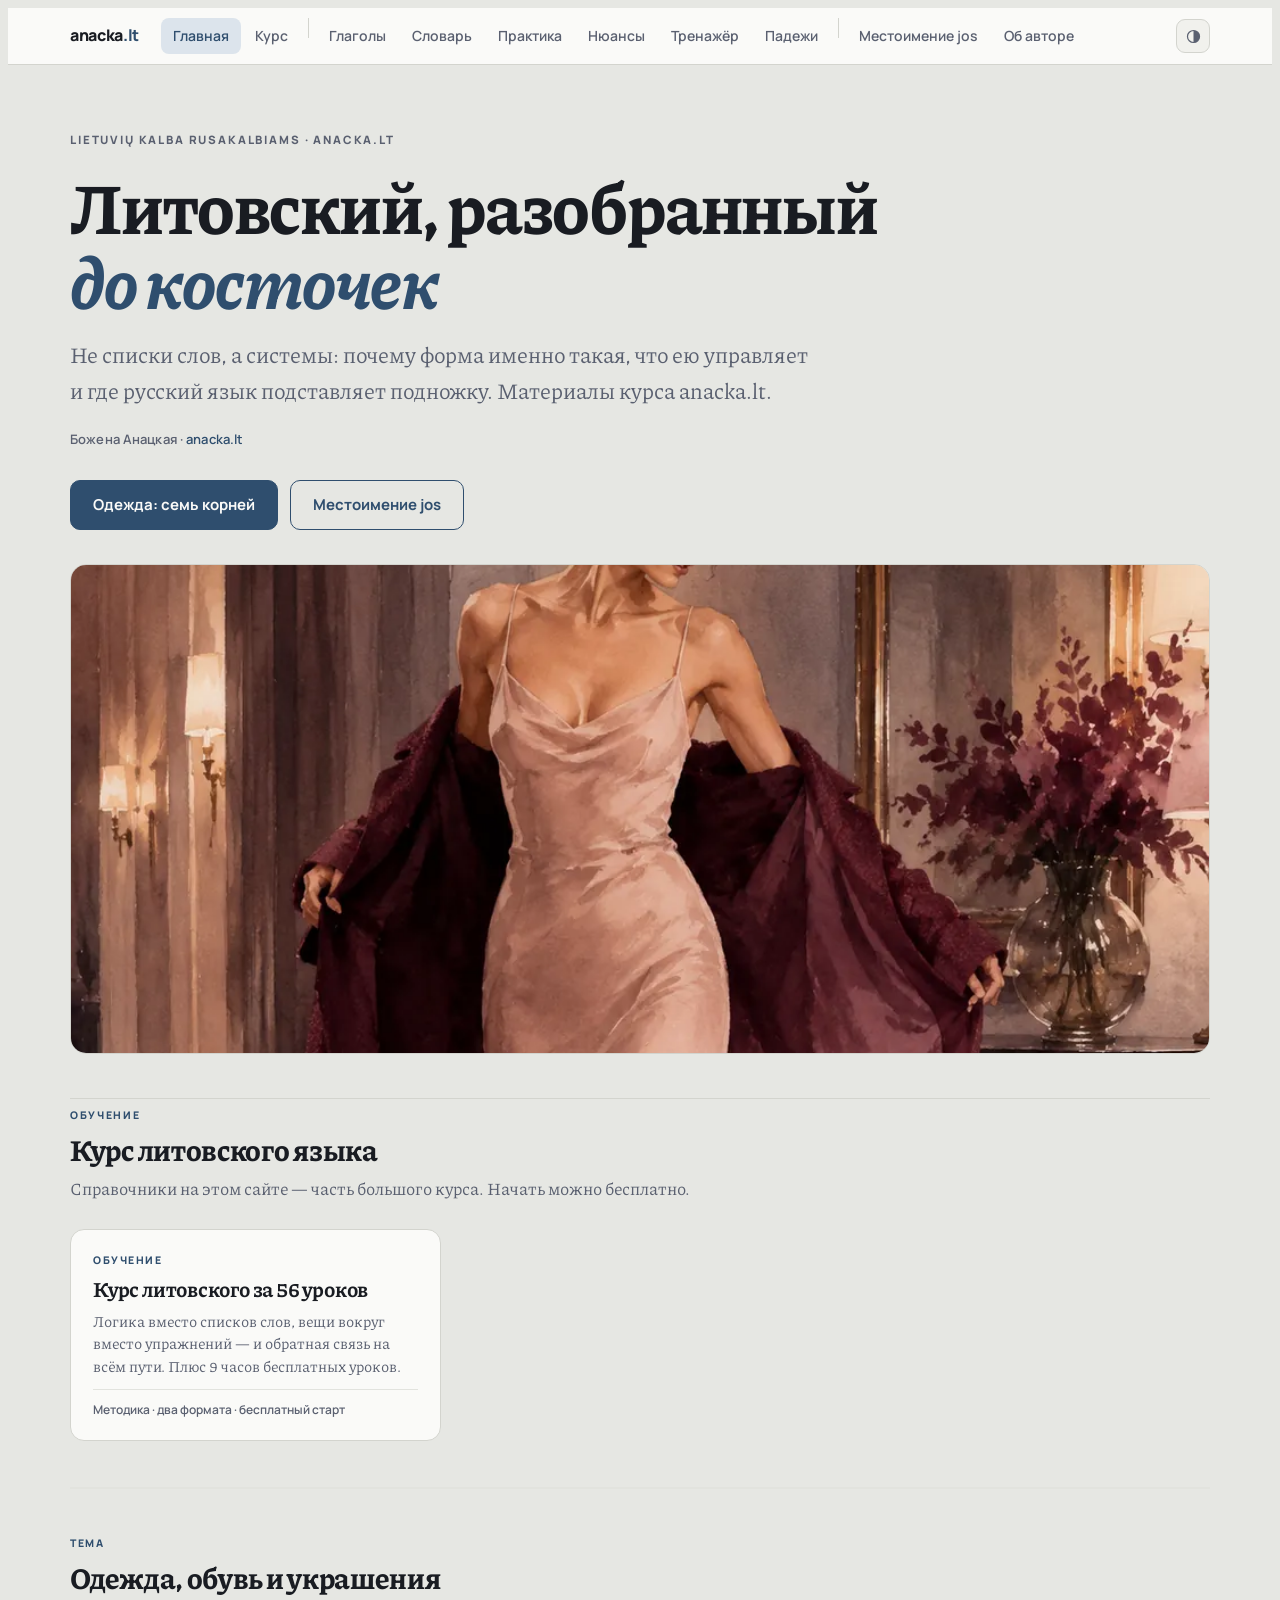
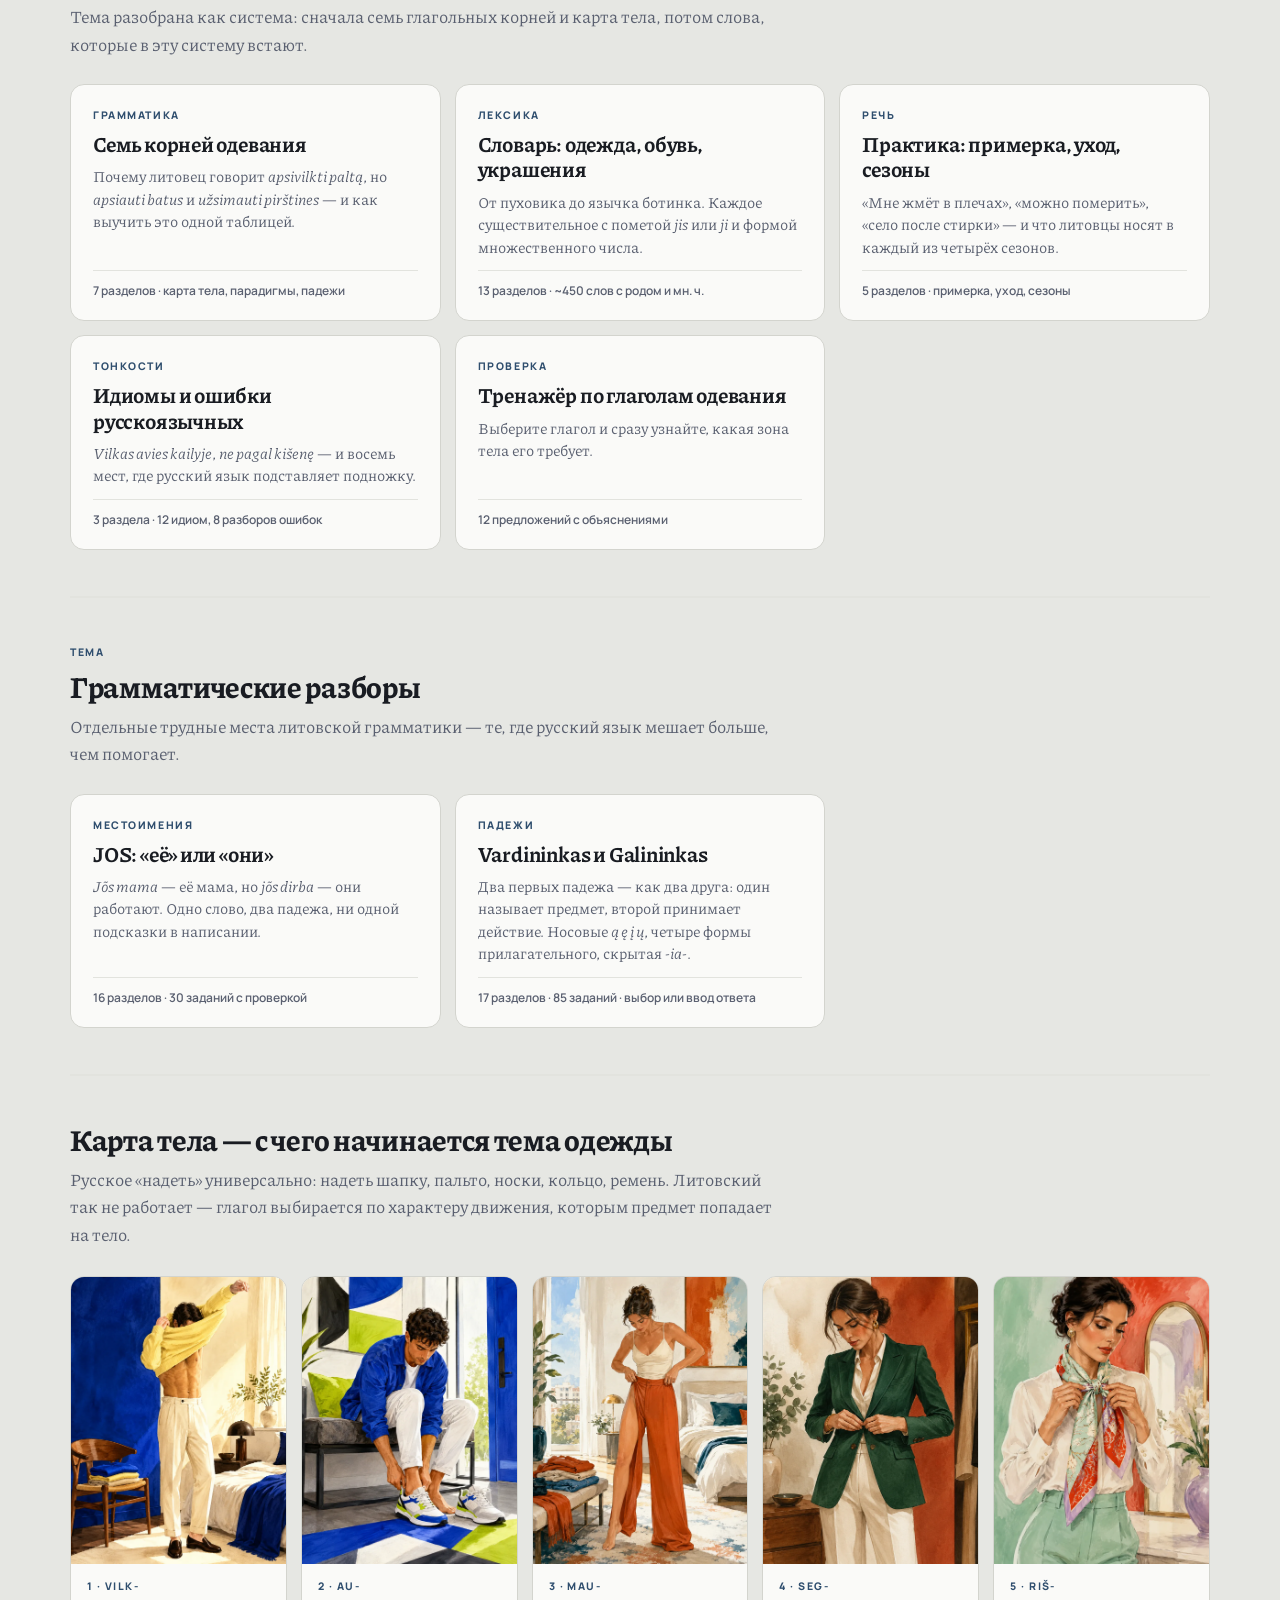
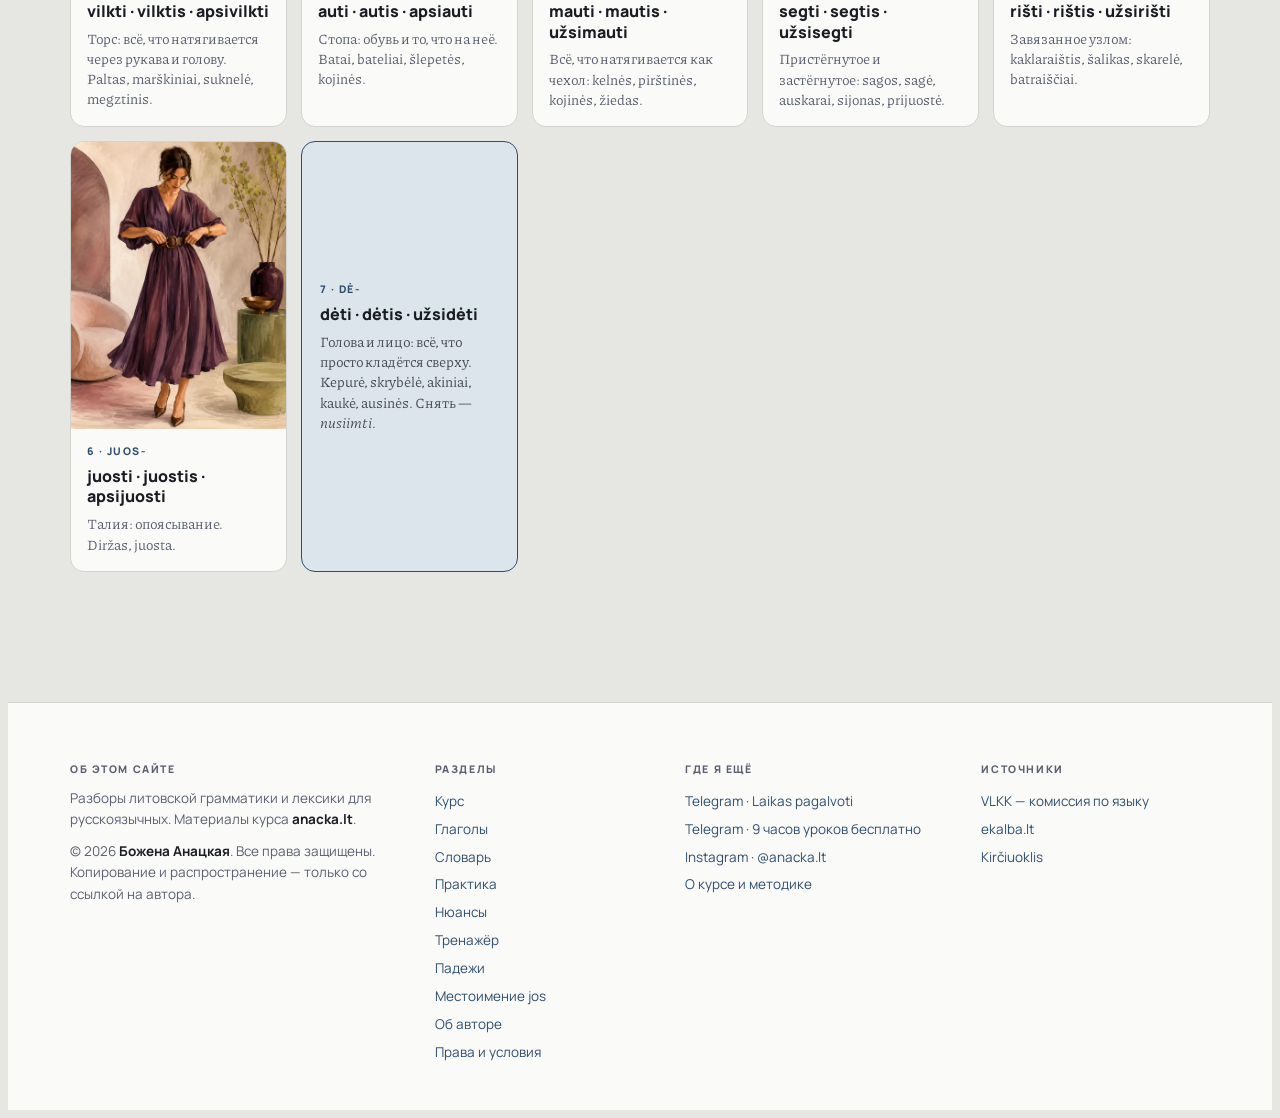
==== commit 79325d5a: "Обозначить авторские права во всех файлах сайта Права возникают в момент создания и регистрации не т" ====
--- a/index.html
+++ b/index.html
@@ -17,12 +17,62 @@
 <meta property="og:description" content="Разборы литовского языка для русскоязычных: тема одежды, обуви и украшений и грамматические трудности вроде местоимения jos. Системы, а не списки слов.">
 <meta property="og:locale" content="ru_RU">
 <meta name="twitter:card" content="summary">
+<link rel="license" href="teises.html">
+<script type="application/ld+json">
+{
+ "@context": "https://schema.org",
+ "@type": "WebPage",
+ "name": "Разборы литовского · anacka.lt",
+ "url": "https://apranga.netlify.app/",
+ "inLanguage": "ru",
+ "isPartOf": {
+  "@type": "WebSite",
+  "name": "Разборы литовского · anacka.lt",
+  "url": "https://apranga.netlify.app/"
+ },
+ "about": {
+  "@type": "Language",
+  "name": "Литовский язык",
+  "alternateName": "lietuvių kalba"
+ },
+ "author": {
+  "@type": "Person",
+  "name": "Божена Анацкая",
+  "alternateName": "Božena Anacka",
+  "url": "https://www.instagram.com/anacka.lt/"
+ },
+ "creator": {
+  "@type": "Person",
+  "name": "Божена Анацкая",
+  "alternateName": "Božena Anacka",
+  "url": "https://www.instagram.com/anacka.lt/"
+ },
+ "publisher": {
+  "@type": "Person",
+  "name": "Божена Анацкая",
+  "alternateName": "Božena Anacka",
+  "url": "https://www.instagram.com/anacka.lt/"
+ },
+ "copyrightHolder": {
+  "@type": "Person",
+  "name": "Божена Анацкая",
+  "alternateName": "Božena Anacka",
+  "url": "https://www.instagram.com/anacka.lt/"
+ },
+ "copyrightYear": 2026,
+ "copyrightNotice": "© 2026 Божена Анацкая (Božena Anacka). Все права защищены.",
+ "creditText": "Божена Анацкая, anacka.lt",
+ "license": "https://apranga.netlify.app/teises.html",
+ "usageInfo": "https://apranga.netlify.app/teises.html",
+ "description": "Разборы литовского языка для русскоязычных: тема одежды, обуви и украшений и грамматические трудности вроде местоимения jos. Системы, а не списки слов."
+}
+</script>
 <link rel="preconnect" href="https://fonts.googleapis.com"><link rel="preconnect" href="https://fonts.gstatic.com" crossorigin><link rel="stylesheet" href="https://fonts.googleapis.com/css2?family=Manrope:wght@400;500;600;800&family=Piazzolla:ital,opsz,wght@0,8..30,400;0,8..30,500;0,8..30,700;1,8..30,400;1,8..30,500&display=swap">
 <link rel="stylesheet" href="style.css">
 <script>try{var t=localStorage.getItem("theme");if(t==="dark"||t==="light")document.documentElement.setAttribute("data-theme",t);}catch(e){}</script>
 <script src="app.js" defer></script>
 </head>
 <body>
-<nav class="topnav" aria-label="Разделы сайта"><div class="topnav-in"><a class="tn-brand" href="index.html">anacka<span>.lt</span></a><div class="tn-links"><a href="index.html" aria-current="page">Главная</a><a href="kursas.html">Курс</a><span class="tn-sep"></span><a href="veiksmazodziai.html">Глаголы</a><a href="zodynas.html">Словарь</a><a href="praktika.html">Практика</a><a href="niuansai.html">Нюансы</a><a href="treniruokle.html">Тренажёр</a><a href="linksniai.html">Падежи</a><span class="tn-sep"></span><a href="jos.html">Местоимение jos</a><a href="apie.html">Об авторе</a></div><button class="theme-btn" id="theme" type="button" aria-label="Переключить светлую и тёмную тему" title="Светлая / тёмная тема"><svg viewBox="0 0 24 24" width="17" height="17" aria-hidden="true"><circle cx="12" cy="12" r="8.5" fill="none" stroke="currentColor" stroke-width="1.7"/><path d="M12 3.5a8.5 8.5 0 0 1 0 17z" fill="currentColor"/></svg></button></div></nav><div class="shell"><header class="hero"><p class="kicker">Lietuvių kalba rusakalbiams · anacka.lt</p><h1>Литовский, разобранный <em>до косточек</em></h1><p class="standfirst">Не списки слов, а системы: почему форма именно такая, что ею управляет и где русский язык подставляет подножку. Материалы курса anacka.lt.</p><p class="byline">Божена Анацкая · <a href="https://www.instagram.com/anacka.lt/">anacka.lt</a></p><div class="btns"><a class="btn" href="/veiksmazodziai">Одежда: семь корней</a><a class="btn ghost" href="/jos">Местоимение jos</a></div><figure class="hero-img"><img src="01-apsivilkti-palta.webp" alt="Женщина в шёлковом платье накидывает бордовое пальто" width="1000" height="1250"></figure></header><section class="home-sec"><span class="topic-lbl">Обучение</span><h2>Курс литовского языка</h2><p class="sub">Справочники на этом сайте — часть большого курса. Начать можно бесплатно.</p><div class="cards"><a class="card-link" href="/kursas"><span class="cl-eyebrow">Обучение</span><span class="cl-title">Курс литовского за 56 уроков</span><span class="cl-desc">Логика вместо списков слов, вещи вокруг вместо упражнений — и обратная связь на всём пути. Плюс 9 часов бесплатных уроков.</span><span class="cl-meta">Методика · два формата · бесплатный старт</span></a></div></section><section class="home-sec"><span class="topic-lbl">Тема</span><h2>Одежда, обувь и украшения</h2><p class="sub">Тема разобрана как система: сначала семь глагольных корней и карта тела, потом слова, которые в эту систему встают.</p><div class="cards"><a class="card-link" href="/veiksmazodziai"><span class="cl-eyebrow">Грамматика</span><span class="cl-title">Семь корней одевания</span><span class="cl-desc">Почему литовец говорит <i>apsivilkti paltą</i>, но <i>apsiauti batus</i> и <i>užsimauti pirštines</i> — и как выучить это одной таблицей.</span><span class="cl-meta">7 разделов · карта тела, парадигмы, падежи</span></a><a class="card-link" href="/zodynas"><span class="cl-eyebrow">Лексика</span><span class="cl-title">Словарь: одежда, обувь, украшения</span><span class="cl-desc">От пуховика до язычка ботинка. Каждое существительное с пометой <i>jis</i> или <i>ji</i> и формой множественного числа.</span><span class="cl-meta">13 разделов · ~450 слов с родом и мн. ч.</span></a><a class="card-link" href="/praktika"><span class="cl-eyebrow">Речь</span><span class="cl-title">Практика: примерка, уход, сезоны</span><span class="cl-desc">«Мне жмёт в плечах», «можно померить», «село после стирки» — и что литовцы носят в каждый из четырёх сезонов.</span><span class="cl-meta">5 разделов · примерка, уход, сезоны</span></a><a class="card-link" href="/niuansai"><span class="cl-eyebrow">Тонкости</span><span class="cl-title">Идиомы и ошибки русскоязычных</span><span class="cl-desc"><i>Vilkas avies kailyje</i>, <i>ne pagal kišenę</i> — и восемь мест, где русский язык подставляет подножку.</span><span class="cl-meta">3 раздела · 12 идиом, 8 разборов ошибок</span></a><a class="card-link" href="/treniruokle"><span class="cl-eyebrow">Проверка</span><span class="cl-title">Тренажёр по глаголам одевания</span><span class="cl-desc">Выберите глагол и сразу узнайте, какая зона тела его требует.</span><span class="cl-meta">12 предложений с объяснениями</span></a></div></section><section class="home-sec"><span class="topic-lbl">Тема</span><h2>Грамматические разборы</h2><p class="sub">Отдельные трудные места литовской грамматики — те, где русский язык мешает больше, чем помогает.</p><div class="cards"><a class="card-link" href="/jos"><span class="cl-eyebrow">Местоимения</span><span class="cl-title">JOS: «её» или «они»</span><span class="cl-desc"><i>Jõs mama</i> — её мама, но <i>jõs dirba</i> — они работают. Одно слово, два падежа, ни одной подсказки в написании.</span><span class="cl-meta">16 разделов · 30 заданий с проверкой</span></a><a class="card-link" href="/linksniai"><span class="cl-eyebrow">Падежи</span><span class="cl-title">Vardininkas и Galininkas</span><span class="cl-desc">Два первых падежа — как два друга: один называет предмет, второй принимает действие. Носовые <i>ą ę į ų</i>, четыре формы прилагательного, скрытая <i>-ia-</i>.</span><span class="cl-meta">17 разделов · 85 заданий · выбор или ввод ответа</span></a></div></section><section class="home-sec"><h2>Карта тела — с чего начинается тема одежды</h2><p class="sub">Русское «надеть» универсально: надеть шапку, пальто, носки, кольцо, ремень. Литовский так не работает — глагол выбирается по характеру движения, которым предмет попадает на тело.</p><div class="vmap"><div class="vc"><img src="02-vilktis-megztini.webp" alt="Мужчина снимает жёлтый свитер через голову" loading="lazy" width="1000" height="1250"><div class="vc-b"><span class="vc-n">1 · vilk‑</span><span class="vc-v">vilkti · vilktis · apsivilkti</span><span class="vc-d">Торс: всё, что натягивается через рукава и голову. Paltas, marškiniai, suknelė, megztinis.</span></div></div><div class="vc"><img src="05-apsiauti-sportbacius.webp" alt="Мужчина обувает кроссовки, сидя на скамье в прихожей" loading="lazy" width="1000" height="1250"><div class="vc-b"><span class="vc-n">2 · au‑</span><span class="vc-v">auti · autis · apsiauti</span><span class="vc-d">Стопа: обувь и то, что на неё. Batai, bateliai, šlepetės, kojinės.</span></div></div><div class="vc"><img src="10-uzsimauti-kelnes.webp" alt="Женщина натягивает широкие терракотовые брюки" loading="lazy" width="1000" height="1250"><div class="vc-b"><span class="vc-n">3 · mau‑</span><span class="vc-v">mauti · mautis · užsimauti</span><span class="vc-d">Всё, что натягивается как чехол: kelnės, pirštinės, kojinės, žiedas.</span></div></div><div class="vc"><img src="11-uzsisegti-svarka.webp" alt="Женщина застёгивает пуговицу зелёного пиджака" loading="lazy" width="1000" height="1250"><div class="vc-b"><span class="vc-n">4 · seg‑</span><span class="vc-v">segti · segtis · užsisegti</span><span class="vc-d">Пристёгнутое и застёгнутое: sagos, sagė, auskarai, sijonas, prijuostė.</span></div></div><div class="vc"><img src="03-uzsiristi-skarele.webp" alt="Женщина завязывает шёлковый платок на шее" loading="lazy" width="1000" height="1250"><div class="vc-b"><span class="vc-n">5 · riš‑</span><span class="vc-v">rišti · rištis · užsirišti</span><span class="vc-d">Завязанное узлом: kaklaraištis, šalikas, skarelė, batraiščiai.</span></div></div><div class="vc"><img src="07-apsijuosti-dirza.webp" alt="Женщина в сливовом платье застёгивает широкий кожаный ремень" loading="lazy" width="1000" height="1250"><div class="vc-b"><span class="vc-n">6 · juos‑</span><span class="vc-v">juosti · juostis · apsijuosti</span><span class="vc-d">Талия: опоясывание. Diržas, juosta.</span></div></div><div class="vc text-only"><div class="vc-b"><span class="vc-n">7 · dė‑</span><span class="vc-v">dėti · dėtis · užsidėti</span><span class="vc-d">Голова и лицо: всё, что просто кладётся сверху. Kepurė, skrybėlė, akiniai, kaukė, ausinės. Снять — <i>nusiimti</i>.</span></div></div></div></section></div><footer class="site-foot"><div class="sf-in"><div class="sf-copy"><h4>Об этом сайте</h4><p style="margin:0 0 10px">Разборы литовской грамматики и лексики для русскоязычных. Материалы курса <strong>anacka.lt</strong>.</p><p style="margin:0">© 2026 <strong>Божена Анацкая</strong>. Все права защищены.<br>Копирование и распространение — только со ссылкой на автора.</p></div><div><h4>Разделы</h4><a href="/kursas">Курс</a><a href="/veiksmazodziai">Глаголы</a><a href="/zodynas">Словарь</a><a href="/praktika">Практика</a><a href="/niuansai">Нюансы</a><a href="/treniruokle">Тренажёр</a><a href="/linksniai">Падежи</a><a href="/jos">Местоимение jos</a><a href="/apie">Об авторе</a></div><div><h4>Где я ещё</h4><a href="https://t.me/laikaspagalvoti">Telegram · Laikas pagalvoti</a><a href="https://t.me/+fEglNyxAB5YzZmRi">Telegram · 9 часов уроков бесплатно</a><a href="https://www.instagram.com/anacka.lt/">Instagram · @anacka.lt</a><a href="/kursas">О курсе и методике</a></div><div><h4>Источники</h4><a href="https://www.vlkk.lt/">VLKK — комиссия по языку</a><a href="https://ekalba.lt/">ekalba.lt</a><a href="https://kalbu.vdu.lt/mokymosi-priemones/kirciuoklis/">Kirčiuoklis</a></div></div></footer>
+<nav class="topnav" aria-label="Разделы сайта"><div class="topnav-in"><a class="tn-brand" href="index.html">anacka<span>.lt</span></a><div class="tn-links"><a href="index.html" aria-current="page">Главная</a><a href="kursas.html">Курс</a><span class="tn-sep"></span><a href="veiksmazodziai.html">Глаголы</a><a href="zodynas.html">Словарь</a><a href="praktika.html">Практика</a><a href="niuansai.html">Нюансы</a><a href="treniruokle.html">Тренажёр</a><a href="linksniai.html">Падежи</a><span class="tn-sep"></span><a href="jos.html">Местоимение jos</a><a href="apie.html">Об авторе</a></div><button class="theme-btn" id="theme" type="button" aria-label="Переключить светлую и тёмную тему" title="Светлая / тёмная тема"><svg viewBox="0 0 24 24" width="17" height="17" aria-hidden="true"><circle cx="12" cy="12" r="8.5" fill="none" stroke="currentColor" stroke-width="1.7"/><path d="M12 3.5a8.5 8.5 0 0 1 0 17z" fill="currentColor"/></svg></button></div></nav><div class="shell"><header class="hero"><p class="kicker">Lietuvių kalba rusakalbiams · anacka.lt</p><h1>Литовский, разобранный <em>до косточек</em></h1><p class="standfirst">Не списки слов, а системы: почему форма именно такая, что ею управляет и где русский язык подставляет подножку. Материалы курса anacka.lt.</p><p class="byline">Божена Анацкая · <a href="https://www.instagram.com/anacka.lt/">anacka.lt</a></p><div class="btns"><a class="btn" href="/veiksmazodziai">Одежда: семь корней</a><a class="btn ghost" href="/jos">Местоимение jos</a></div><figure class="hero-img"><img src="01-apsivilkti-palta.webp" alt="Женщина в шёлковом платье накидывает бордовое пальто" width="1000" height="1250"></figure></header><section class="home-sec"><span class="topic-lbl">Обучение</span><h2>Курс литовского языка</h2><p class="sub">Справочники на этом сайте — часть большого курса. Начать можно бесплатно.</p><div class="cards"><a class="card-link" href="/kursas"><span class="cl-eyebrow">Обучение</span><span class="cl-title">Курс литовского за 56 уроков</span><span class="cl-desc">Логика вместо списков слов, вещи вокруг вместо упражнений — и обратная связь на всём пути. Плюс 9 часов бесплатных уроков.</span><span class="cl-meta">Методика · два формата · бесплатный старт</span></a></div></section><section class="home-sec"><span class="topic-lbl">Тема</span><h2>Одежда, обувь и украшения</h2><p class="sub">Тема разобрана как система: сначала семь глагольных корней и карта тела, потом слова, которые в эту систему встают.</p><div class="cards"><a class="card-link" href="/veiksmazodziai"><span class="cl-eyebrow">Грамматика</span><span class="cl-title">Семь корней одевания</span><span class="cl-desc">Почему литовец говорит <i>apsivilkti paltą</i>, но <i>apsiauti batus</i> и <i>užsimauti pirštines</i> — и как выучить это одной таблицей.</span><span class="cl-meta">7 разделов · карта тела, парадигмы, падежи</span></a><a class="card-link" href="/zodynas"><span class="cl-eyebrow">Лексика</span><span class="cl-title">Словарь: одежда, обувь, украшения</span><span class="cl-desc">От пуховика до язычка ботинка. Каждое существительное с пометой <i>jis</i> или <i>ji</i> и формой множественного числа.</span><span class="cl-meta">13 разделов · ~450 слов с родом и мн. ч.</span></a><a class="card-link" href="/praktika"><span class="cl-eyebrow">Речь</span><span class="cl-title">Практика: примерка, уход, сезоны</span><span class="cl-desc">«Мне жмёт в плечах», «можно померить», «село после стирки» — и что литовцы носят в каждый из четырёх сезонов.</span><span class="cl-meta">5 разделов · примерка, уход, сезоны</span></a><a class="card-link" href="/niuansai"><span class="cl-eyebrow">Тонкости</span><span class="cl-title">Идиомы и ошибки русскоязычных</span><span class="cl-desc"><i>Vilkas avies kailyje</i>, <i>ne pagal kišenę</i> — и восемь мест, где русский язык подставляет подножку.</span><span class="cl-meta">3 раздела · 12 идиом, 8 разборов ошибок</span></a><a class="card-link" href="/treniruokle"><span class="cl-eyebrow">Проверка</span><span class="cl-title">Тренажёр по глаголам одевания</span><span class="cl-desc">Выберите глагол и сразу узнайте, какая зона тела его требует.</span><span class="cl-meta">12 предложений с объяснениями</span></a></div></section><section class="home-sec"><span class="topic-lbl">Тема</span><h2>Грамматические разборы</h2><p class="sub">Отдельные трудные места литовской грамматики — те, где русский язык мешает больше, чем помогает.</p><div class="cards"><a class="card-link" href="/jos"><span class="cl-eyebrow">Местоимения</span><span class="cl-title">JOS: «её» или «они»</span><span class="cl-desc"><i>Jõs mama</i> — её мама, но <i>jõs dirba</i> — они работают. Одно слово, два падежа, ни одной подсказки в написании.</span><span class="cl-meta">16 разделов · 30 заданий с проверкой</span></a><a class="card-link" href="/linksniai"><span class="cl-eyebrow">Падежи</span><span class="cl-title">Vardininkas и Galininkas</span><span class="cl-desc">Два первых падежа — как два друга: один называет предмет, второй принимает действие. Носовые <i>ą ę į ų</i>, четыре формы прилагательного, скрытая <i>-ia-</i>.</span><span class="cl-meta">17 разделов · 85 заданий · выбор или ввод ответа</span></a></div></section><section class="home-sec"><h2>Карта тела — с чего начинается тема одежды</h2><p class="sub">Русское «надеть» универсально: надеть шапку, пальто, носки, кольцо, ремень. Литовский так не работает — глагол выбирается по характеру движения, которым предмет попадает на тело.</p><div class="vmap"><div class="vc"><img src="02-vilktis-megztini.webp" alt="Мужчина снимает жёлтый свитер через голову" loading="lazy" width="1000" height="1250"><div class="vc-b"><span class="vc-n">1 · vilk‑</span><span class="vc-v">vilkti · vilktis · apsivilkti</span><span class="vc-d">Торс: всё, что натягивается через рукава и голову. Paltas, marškiniai, suknelė, megztinis.</span></div></div><div class="vc"><img src="05-apsiauti-sportbacius.webp" alt="Мужчина обувает кроссовки, сидя на скамье в прихожей" loading="lazy" width="1000" height="1250"><div class="vc-b"><span class="vc-n">2 · au‑</span><span class="vc-v">auti · autis · apsiauti</span><span class="vc-d">Стопа: обувь и то, что на неё. Batai, bateliai, šlepetės, kojinės.</span></div></div><div class="vc"><img src="10-uzsimauti-kelnes.webp" alt="Женщина натягивает широкие терракотовые брюки" loading="lazy" width="1000" height="1250"><div class="vc-b"><span class="vc-n">3 · mau‑</span><span class="vc-v">mauti · mautis · užsimauti</span><span class="vc-d">Всё, что натягивается как чехол: kelnės, pirštinės, kojinės, žiedas.</span></div></div><div class="vc"><img src="11-uzsisegti-svarka.webp" alt="Женщина застёгивает пуговицу зелёного пиджака" loading="lazy" width="1000" height="1250"><div class="vc-b"><span class="vc-n">4 · seg‑</span><span class="vc-v">segti · segtis · užsisegti</span><span class="vc-d">Пристёгнутое и застёгнутое: sagos, sagė, auskarai, sijonas, prijuostė.</span></div></div><div class="vc"><img src="03-uzsiristi-skarele.webp" alt="Женщина завязывает шёлковый платок на шее" loading="lazy" width="1000" height="1250"><div class="vc-b"><span class="vc-n">5 · riš‑</span><span class="vc-v">rišti · rištis · užsirišti</span><span class="vc-d">Завязанное узлом: kaklaraištis, šalikas, skarelė, batraiščiai.</span></div></div><div class="vc"><img src="07-apsijuosti-dirza.webp" alt="Женщина в сливовом платье застёгивает широкий кожаный ремень" loading="lazy" width="1000" height="1250"><div class="vc-b"><span class="vc-n">6 · juos‑</span><span class="vc-v">juosti · juostis · apsijuosti</span><span class="vc-d">Талия: опоясывание. Diržas, juosta.</span></div></div><div class="vc text-only"><div class="vc-b"><span class="vc-n">7 · dė‑</span><span class="vc-v">dėti · dėtis · užsidėti</span><span class="vc-d">Голова и лицо: всё, что просто кладётся сверху. Kepurė, skrybėlė, akiniai, kaukė, ausinės. Снять — <i>nusiimti</i>.</span></div></div></div></section></div><footer class="site-foot"><div class="sf-in"><div class="sf-copy"><h4>Об этом сайте</h4><p style="margin:0 0 10px">Разборы литовской грамматики и лексики для русскоязычных. Материалы курса <strong>anacka.lt</strong>.</p><p style="margin:0">© 2026 <strong>Божена Анацкая</strong>. Все права защищены.<br>Копирование и распространение — только со ссылкой на автора.</p></div><div><h4>Разделы</h4><a href="/kursas">Курс</a><a href="/veiksmazodziai">Глаголы</a><a href="/zodynas">Словарь</a><a href="/praktika">Практика</a><a href="/niuansai">Нюансы</a><a href="/treniruokle">Тренажёр</a><a href="/linksniai">Падежи</a><a href="/jos">Местоимение jos</a><a href="/apie">Об авторе</a><a href="/teises">Права и условия</a></div><div><h4>Где я ещё</h4><a href="https://t.me/laikaspagalvoti">Telegram · Laikas pagalvoti</a><a href="https://t.me/+fEglNyxAB5YzZmRi">Telegram · 9 часов уроков бесплатно</a><a href="https://www.instagram.com/anacka.lt/">Instagram · @anacka.lt</a><a href="/kursas">О курсе и методике</a></div><div><h4>Источники</h4><a href="https://www.vlkk.lt/">VLKK — комиссия по языку</a><a href="https://ekalba.lt/">ekalba.lt</a><a href="https://kalbu.vdu.lt/mokymosi-priemones/kirciuoklis/">Kirčiuoklis</a></div></div></footer>
 </body>
 </html>
--- a/style.css
+++ b/style.css
@@ -1,3 +1,14 @@
+/*!
+ * Разборы литовского · anacka.lt
+ * © 2026 Божена Анацкая (Božena Anacka). Все права защищены.
+ * All rights reserved.
+ *
+ * Авторский учебный материал. Личное и учебное использование
+ * со ссылкой на автора разрешено; публикация целиком, продажа
+ * и удаление указания авторства — только с письменного согласия.
+ * Условия: https://apranga.netlify.app/teises.html
+ */
+
 :root{
     --bg:#E6E7E3;
     --surface:#FAFAF8;
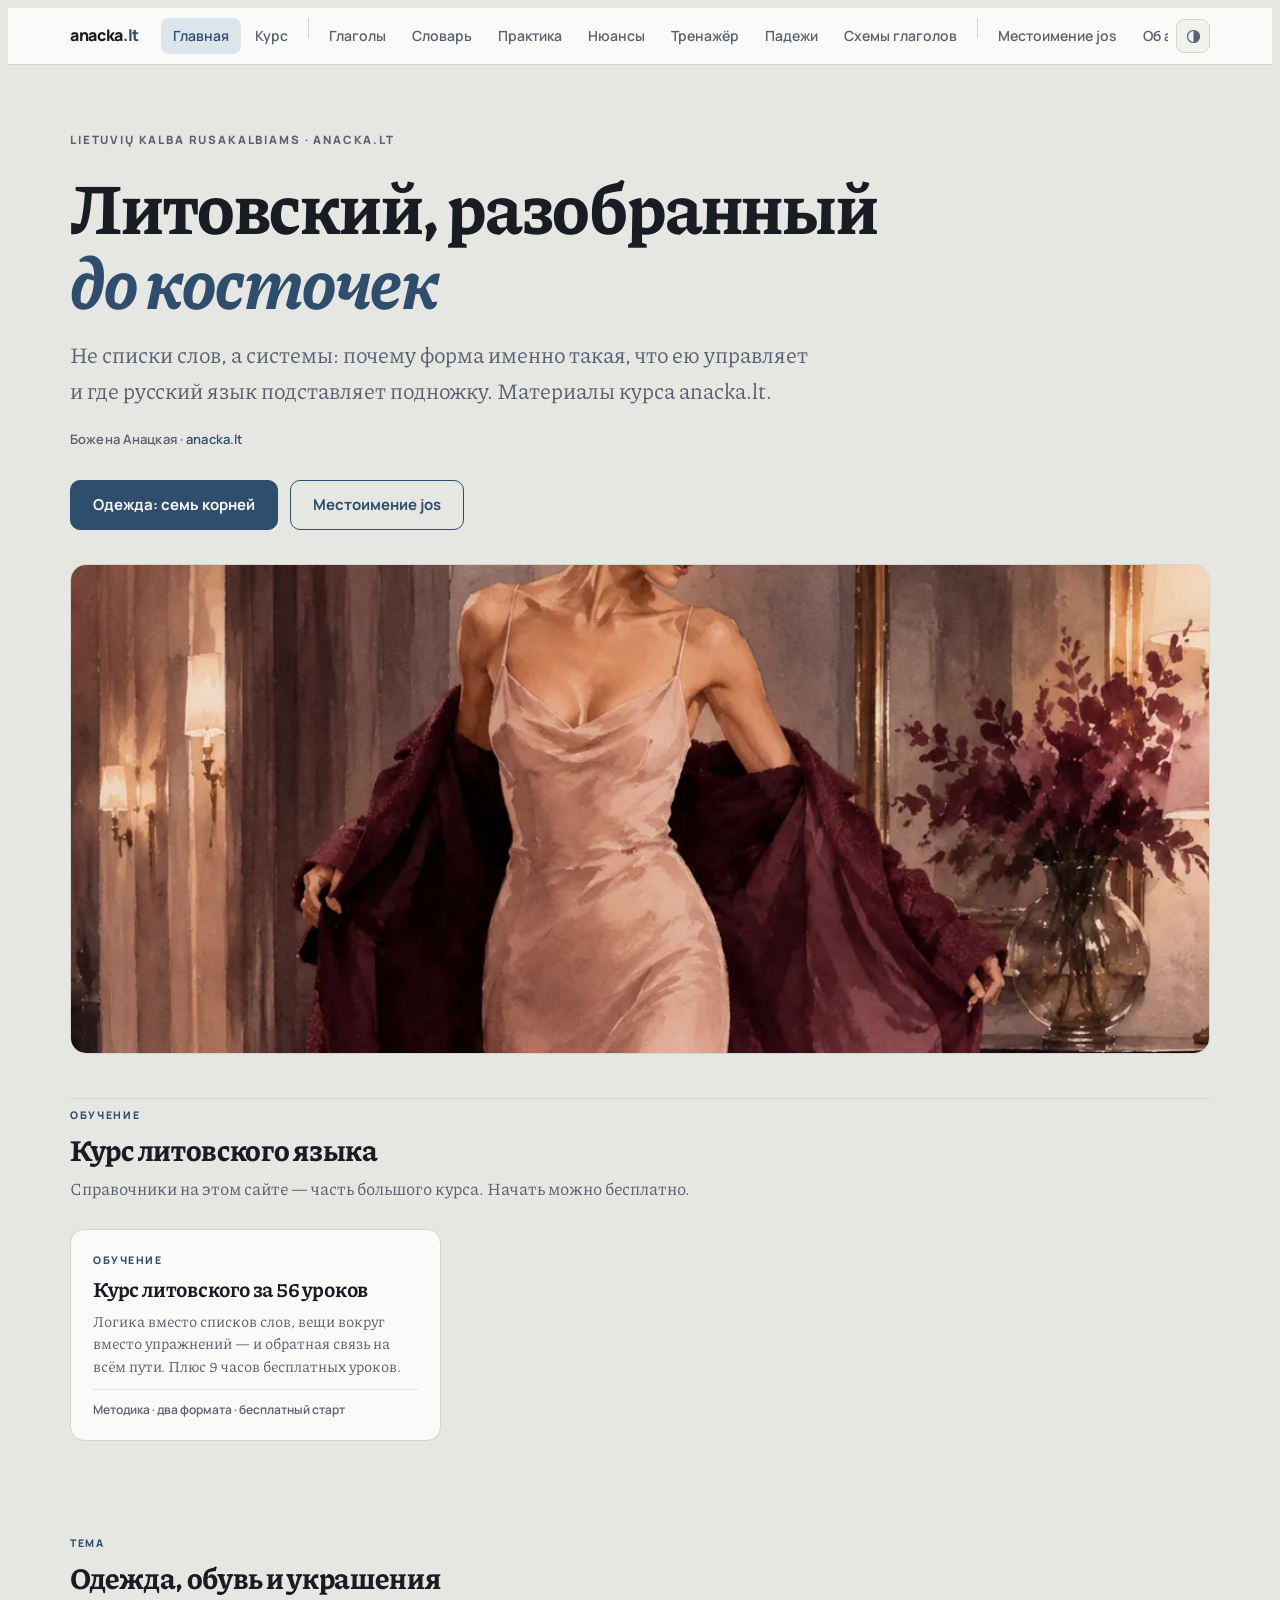
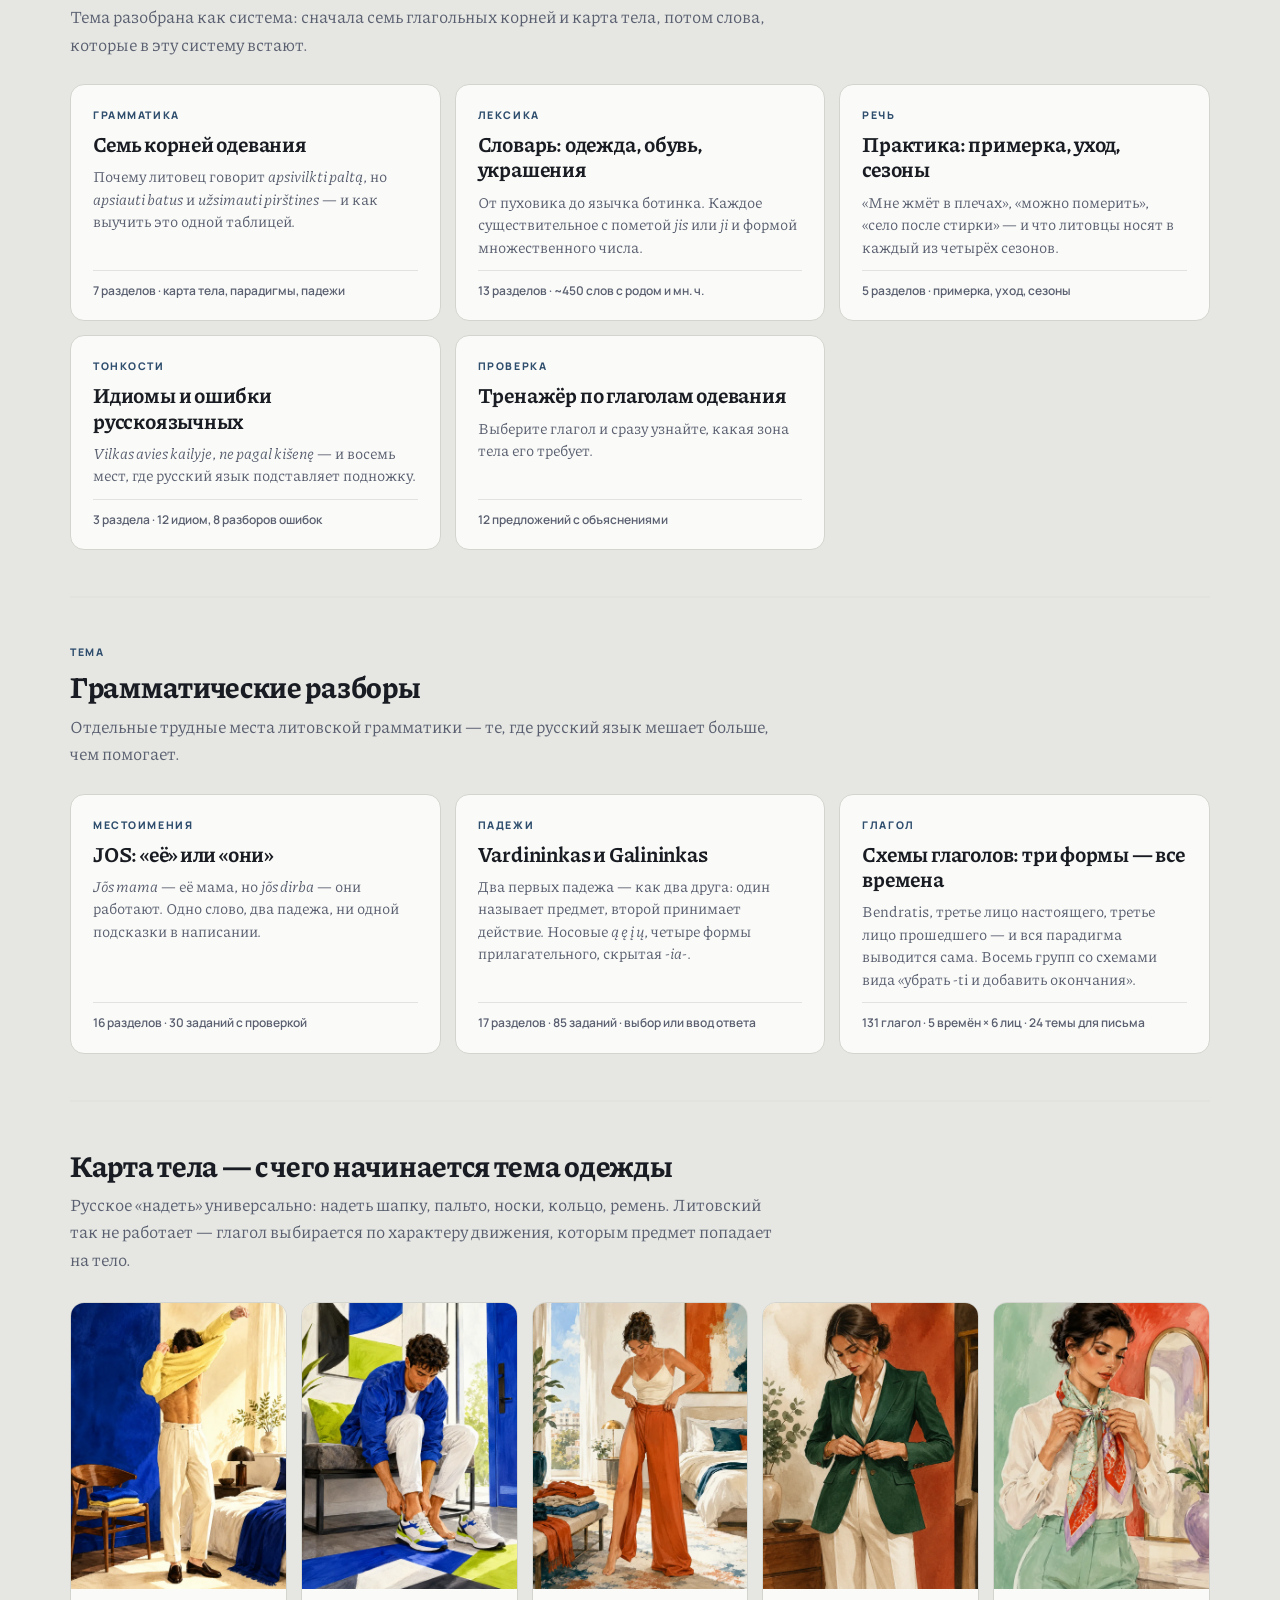
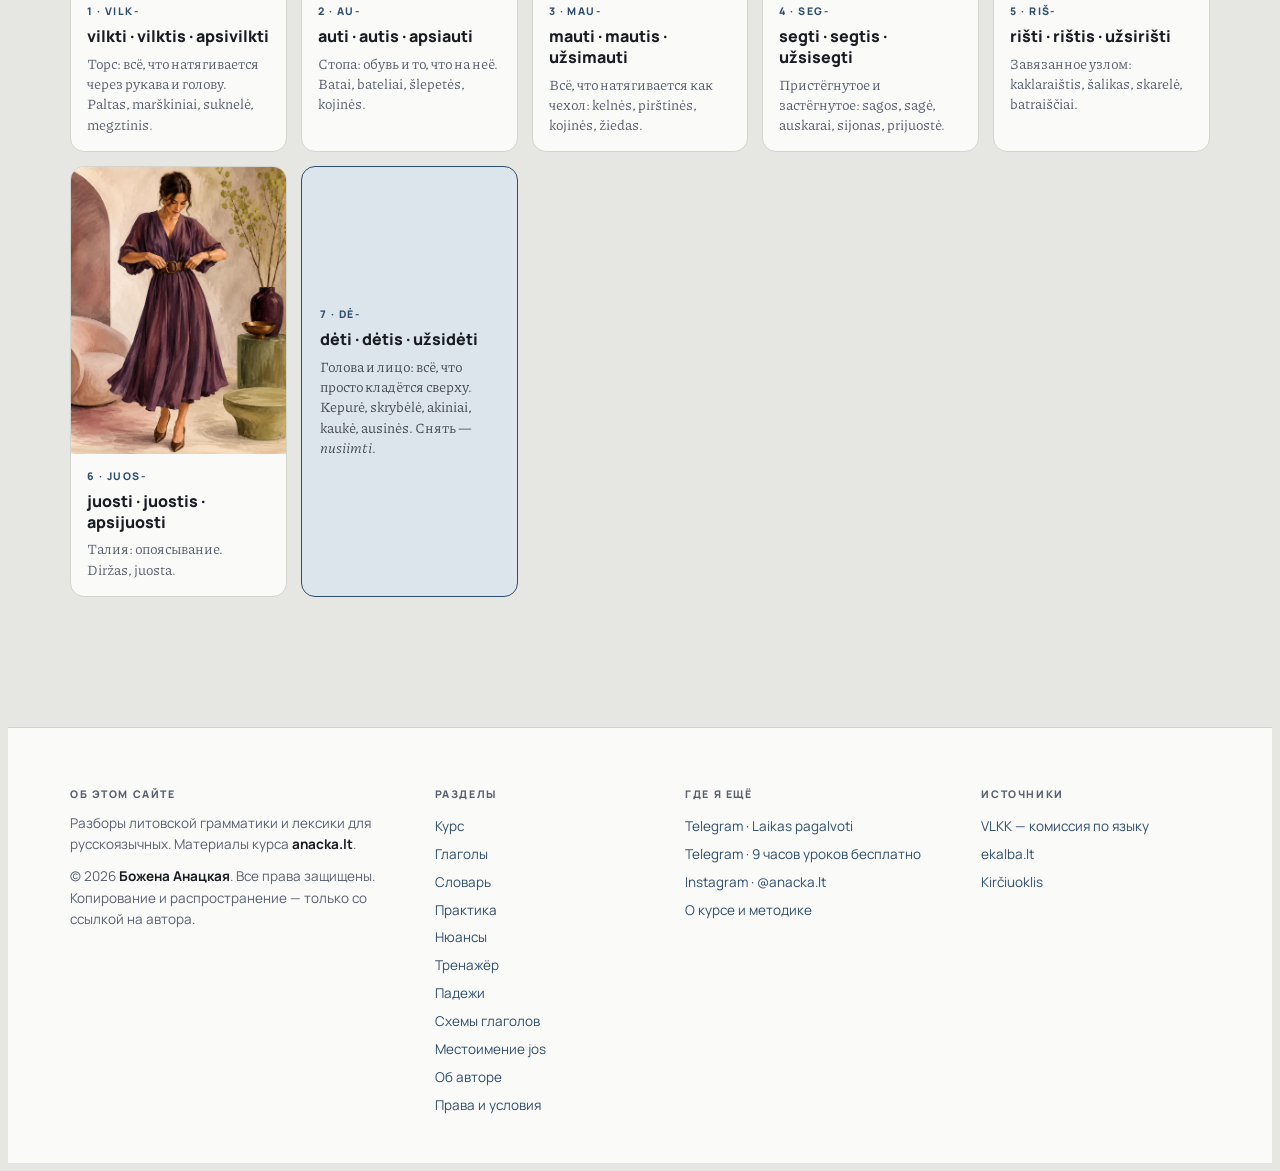
==== commit c7519a0b: "Схемы глаголов: три главные формы — вся парадигма Новый раздел /schemos.html. Ни одна форма в нём не" ====
--- a/index.html
+++ b/index.html
@@ -73,6 +73,6 @@
 <script src="app.js" defer></script>
 </head>
 <body>
-<nav class="topnav" aria-label="Разделы сайта"><div class="topnav-in"><a class="tn-brand" href="index.html">anacka<span>.lt</span></a><div class="tn-links"><a href="index.html" aria-current="page">Главная</a><a href="kursas.html">Курс</a><span class="tn-sep"></span><a href="veiksmazodziai.html">Глаголы</a><a href="zodynas.html">Словарь</a><a href="praktika.html">Практика</a><a href="niuansai.html">Нюансы</a><a href="treniruokle.html">Тренажёр</a><a href="linksniai.html">Падежи</a><span class="tn-sep"></span><a href="jos.html">Местоимение jos</a><a href="apie.html">Об авторе</a></div><button class="theme-btn" id="theme" type="button" aria-label="Переключить светлую и тёмную тему" title="Светлая / тёмная тема"><svg viewBox="0 0 24 24" width="17" height="17" aria-hidden="true"><circle cx="12" cy="12" r="8.5" fill="none" stroke="currentColor" stroke-width="1.7"/><path d="M12 3.5a8.5 8.5 0 0 1 0 17z" fill="currentColor"/></svg></button></div></nav><div class="shell"><header class="hero"><p class="kicker">Lietuvių kalba rusakalbiams · anacka.lt</p><h1>Литовский, разобранный <em>до косточек</em></h1><p class="standfirst">Не списки слов, а системы: почему форма именно такая, что ею управляет и где русский язык подставляет подножку. Материалы курса anacka.lt.</p><p class="byline">Божена Анацкая · <a href="https://www.instagram.com/anacka.lt/">anacka.lt</a></p><div class="btns"><a class="btn" href="/veiksmazodziai">Одежда: семь корней</a><a class="btn ghost" href="/jos">Местоимение jos</a></div><figure class="hero-img"><img src="01-apsivilkti-palta.webp" alt="Женщина в шёлковом платье накидывает бордовое пальто" width="1000" height="1250"></figure></header><section class="home-sec"><span class="topic-lbl">Обучение</span><h2>Курс литовского языка</h2><p class="sub">Справочники на этом сайте — часть большого курса. Начать можно бесплатно.</p><div class="cards"><a class="card-link" href="/kursas"><span class="cl-eyebrow">Обучение</span><span class="cl-title">Курс литовского за 56 уроков</span><span class="cl-desc">Логика вместо списков слов, вещи вокруг вместо упражнений — и обратная связь на всём пути. Плюс 9 часов бесплатных уроков.</span><span class="cl-meta">Методика · два формата · бесплатный старт</span></a></div></section><section class="home-sec"><span class="topic-lbl">Тема</span><h2>Одежда, обувь и украшения</h2><p class="sub">Тема разобрана как система: сначала семь глагольных корней и карта тела, потом слова, которые в эту систему встают.</p><div class="cards"><a class="card-link" href="/veiksmazodziai"><span class="cl-eyebrow">Грамматика</span><span class="cl-title">Семь корней одевания</span><span class="cl-desc">Почему литовец говорит <i>apsivilkti paltą</i>, но <i>apsiauti batus</i> и <i>užsimauti pirštines</i> — и как выучить это одной таблицей.</span><span class="cl-meta">7 разделов · карта тела, парадигмы, падежи</span></a><a class="card-link" href="/zodynas"><span class="cl-eyebrow">Лексика</span><span class="cl-title">Словарь: одежда, обувь, украшения</span><span class="cl-desc">От пуховика до язычка ботинка. Каждое существительное с пометой <i>jis</i> или <i>ji</i> и формой множественного числа.</span><span class="cl-meta">13 разделов · ~450 слов с родом и мн. ч.</span></a><a class="card-link" href="/praktika"><span class="cl-eyebrow">Речь</span><span class="cl-title">Практика: примерка, уход, сезоны</span><span class="cl-desc">«Мне жмёт в плечах», «можно померить», «село после стирки» — и что литовцы носят в каждый из четырёх сезонов.</span><span class="cl-meta">5 разделов · примерка, уход, сезоны</span></a><a class="card-link" href="/niuansai"><span class="cl-eyebrow">Тонкости</span><span class="cl-title">Идиомы и ошибки русскоязычных</span><span class="cl-desc"><i>Vilkas avies kailyje</i>, <i>ne pagal kišenę</i> — и восемь мест, где русский язык подставляет подножку.</span><span class="cl-meta">3 раздела · 12 идиом, 8 разборов ошибок</span></a><a class="card-link" href="/treniruokle"><span class="cl-eyebrow">Проверка</span><span class="cl-title">Тренажёр по глаголам одевания</span><span class="cl-desc">Выберите глагол и сразу узнайте, какая зона тела его требует.</span><span class="cl-meta">12 предложений с объяснениями</span></a></div></section><section class="home-sec"><span class="topic-lbl">Тема</span><h2>Грамматические разборы</h2><p class="sub">Отдельные трудные места литовской грамматики — те, где русский язык мешает больше, чем помогает.</p><div class="cards"><a class="card-link" href="/jos"><span class="cl-eyebrow">Местоимения</span><span class="cl-title">JOS: «её» или «они»</span><span class="cl-desc"><i>Jõs mama</i> — её мама, но <i>jõs dirba</i> — они работают. Одно слово, два падежа, ни одной подсказки в написании.</span><span class="cl-meta">16 разделов · 30 заданий с проверкой</span></a><a class="card-link" href="/linksniai"><span class="cl-eyebrow">Падежи</span><span class="cl-title">Vardininkas и Galininkas</span><span class="cl-desc">Два первых падежа — как два друга: один называет предмет, второй принимает действие. Носовые <i>ą ę į ų</i>, четыре формы прилагательного, скрытая <i>-ia-</i>.</span><span class="cl-meta">17 разделов · 85 заданий · выбор или ввод ответа</span></a></div></section><section class="home-sec"><h2>Карта тела — с чего начинается тема одежды</h2><p class="sub">Русское «надеть» универсально: надеть шапку, пальто, носки, кольцо, ремень. Литовский так не работает — глагол выбирается по характеру движения, которым предмет попадает на тело.</p><div class="vmap"><div class="vc"><img src="02-vilktis-megztini.webp" alt="Мужчина снимает жёлтый свитер через голову" loading="lazy" width="1000" height="1250"><div class="vc-b"><span class="vc-n">1 · vilk‑</span><span class="vc-v">vilkti · vilktis · apsivilkti</span><span class="vc-d">Торс: всё, что натягивается через рукава и голову. Paltas, marškiniai, suknelė, megztinis.</span></div></div><div class="vc"><img src="05-apsiauti-sportbacius.webp" alt="Мужчина обувает кроссовки, сидя на скамье в прихожей" loading="lazy" width="1000" height="1250"><div class="vc-b"><span class="vc-n">2 · au‑</span><span class="vc-v">auti · autis · apsiauti</span><span class="vc-d">Стопа: обувь и то, что на неё. Batai, bateliai, šlepetės, kojinės.</span></div></div><div class="vc"><img src="10-uzsimauti-kelnes.webp" alt="Женщина натягивает широкие терракотовые брюки" loading="lazy" width="1000" height="1250"><div class="vc-b"><span class="vc-n">3 · mau‑</span><span class="vc-v">mauti · mautis · užsimauti</span><span class="vc-d">Всё, что натягивается как чехол: kelnės, pirštinės, kojinės, žiedas.</span></div></div><div class="vc"><img src="11-uzsisegti-svarka.webp" alt="Женщина застёгивает пуговицу зелёного пиджака" loading="lazy" width="1000" height="1250"><div class="vc-b"><span class="vc-n">4 · seg‑</span><span class="vc-v">segti · segtis · užsisegti</span><span class="vc-d">Пристёгнутое и застёгнутое: sagos, sagė, auskarai, sijonas, prijuostė.</span></div></div><div class="vc"><img src="03-uzsiristi-skarele.webp" alt="Женщина завязывает шёлковый платок на шее" loading="lazy" width="1000" height="1250"><div class="vc-b"><span class="vc-n">5 · riš‑</span><span class="vc-v">rišti · rištis · užsirišti</span><span class="vc-d">Завязанное узлом: kaklaraištis, šalikas, skarelė, batraiščiai.</span></div></div><div class="vc"><img src="07-apsijuosti-dirza.webp" alt="Женщина в сливовом платье застёгивает широкий кожаный ремень" loading="lazy" width="1000" height="1250"><div class="vc-b"><span class="vc-n">6 · juos‑</span><span class="vc-v">juosti · juostis · apsijuosti</span><span class="vc-d">Талия: опоясывание. Diržas, juosta.</span></div></div><div class="vc text-only"><div class="vc-b"><span class="vc-n">7 · dė‑</span><span class="vc-v">dėti · dėtis · užsidėti</span><span class="vc-d">Голова и лицо: всё, что просто кладётся сверху. Kepurė, skrybėlė, akiniai, kaukė, ausinės. Снять — <i>nusiimti</i>.</span></div></div></div></section></div><footer class="site-foot"><div class="sf-in"><div class="sf-copy"><h4>Об этом сайте</h4><p style="margin:0 0 10px">Разборы литовской грамматики и лексики для русскоязычных. Материалы курса <strong>anacka.lt</strong>.</p><p style="margin:0">© 2026 <strong>Божена Анацкая</strong>. Все права защищены.<br>Копирование и распространение — только со ссылкой на автора.</p></div><div><h4>Разделы</h4><a href="/kursas">Курс</a><a href="/veiksmazodziai">Глаголы</a><a href="/zodynas">Словарь</a><a href="/praktika">Практика</a><a href="/niuansai">Нюансы</a><a href="/treniruokle">Тренажёр</a><a href="/linksniai">Падежи</a><a href="/jos">Местоимение jos</a><a href="/apie">Об авторе</a><a href="/teises">Права и условия</a></div><div><h4>Где я ещё</h4><a href="https://t.me/laikaspagalvoti">Telegram · Laikas pagalvoti</a><a href="https://t.me/+fEglNyxAB5YzZmRi">Telegram · 9 часов уроков бесплатно</a><a href="https://www.instagram.com/anacka.lt/">Instagram · @anacka.lt</a><a href="/kursas">О курсе и методике</a></div><div><h4>Источники</h4><a href="https://www.vlkk.lt/">VLKK — комиссия по языку</a><a href="https://ekalba.lt/">ekalba.lt</a><a href="https://kalbu.vdu.lt/mokymosi-priemones/kirciuoklis/">Kirčiuoklis</a></div></div></footer>
+<nav class="topnav" aria-label="Разделы сайта"><div class="topnav-in"><a class="tn-brand" href="index.html">anacka<span>.lt</span></a><div class="tn-links"><a href="index.html" aria-current="page">Главная</a><a href="kursas.html">Курс</a><span class="tn-sep"></span><a href="veiksmazodziai.html">Глаголы</a><a href="zodynas.html">Словарь</a><a href="praktika.html">Практика</a><a href="niuansai.html">Нюансы</a><a href="treniruokle.html">Тренажёр</a><a href="linksniai.html">Падежи</a><a href="schemos.html">Схемы глаголов</a><span class="tn-sep"></span><a href="jos.html">Местоимение jos</a><a href="apie.html">Об авторе</a></div><button class="theme-btn" id="theme" type="button" aria-label="Переключить светлую и тёмную тему" title="Светлая / тёмная тема"><svg viewBox="0 0 24 24" width="17" height="17" aria-hidden="true"><circle cx="12" cy="12" r="8.5" fill="none" stroke="currentColor" stroke-width="1.7"/><path d="M12 3.5a8.5 8.5 0 0 1 0 17z" fill="currentColor"/></svg></button></div></nav><div class="shell"><header class="hero"><p class="kicker">Lietuvių kalba rusakalbiams · anacka.lt</p><h1>Литовский, разобранный <em>до косточек</em></h1><p class="standfirst">Не списки слов, а системы: почему форма именно такая, что ею управляет и где русский язык подставляет подножку. Материалы курса anacka.lt.</p><p class="byline">Божена Анацкая · <a href="https://www.instagram.com/anacka.lt/">anacka.lt</a></p><div class="btns"><a class="btn" href="/veiksmazodziai">Одежда: семь корней</a><a class="btn ghost" href="/jos">Местоимение jos</a></div><figure class="hero-img"><img src="01-apsivilkti-palta.webp" alt="Женщина в шёлковом платье накидывает бордовое пальто" width="1000" height="1250"></figure></header><section class="home-sec"><span class="topic-lbl">Обучение</span><h2>Курс литовского языка</h2><p class="sub">Справочники на этом сайте — часть большого курса. Начать можно бесплатно.</p><div class="cards"><a class="card-link" href="/kursas"><span class="cl-eyebrow">Обучение</span><span class="cl-title">Курс литовского за 56 уроков</span><span class="cl-desc">Логика вместо списков слов, вещи вокруг вместо упражнений — и обратная связь на всём пути. Плюс 9 часов бесплатных уроков.</span><span class="cl-meta">Методика · два формата · бесплатный старт</span></a></div></section><section class="home-sec"><span class="topic-lbl">Тема</span><h2>Одежда, обувь и украшения</h2><p class="sub">Тема разобрана как система: сначала семь глагольных корней и карта тела, потом слова, которые в эту систему встают.</p><div class="cards"><a class="card-link" href="/veiksmazodziai"><span class="cl-eyebrow">Грамматика</span><span class="cl-title">Семь корней одевания</span><span class="cl-desc">Почему литовец говорит <i>apsivilkti paltą</i>, но <i>apsiauti batus</i> и <i>užsimauti pirštines</i> — и как выучить это одной таблицей.</span><span class="cl-meta">7 разделов · карта тела, парадигмы, падежи</span></a><a class="card-link" href="/zodynas"><span class="cl-eyebrow">Лексика</span><span class="cl-title">Словарь: одежда, обувь, украшения</span><span class="cl-desc">От пуховика до язычка ботинка. Каждое существительное с пометой <i>jis</i> или <i>ji</i> и формой множественного числа.</span><span class="cl-meta">13 разделов · ~450 слов с родом и мн. ч.</span></a><a class="card-link" href="/praktika"><span class="cl-eyebrow">Речь</span><span class="cl-title">Практика: примерка, уход, сезоны</span><span class="cl-desc">«Мне жмёт в плечах», «можно померить», «село после стирки» — и что литовцы носят в каждый из четырёх сезонов.</span><span class="cl-meta">5 разделов · примерка, уход, сезоны</span></a><a class="card-link" href="/niuansai"><span class="cl-eyebrow">Тонкости</span><span class="cl-title">Идиомы и ошибки русскоязычных</span><span class="cl-desc"><i>Vilkas avies kailyje</i>, <i>ne pagal kišenę</i> — и восемь мест, где русский язык подставляет подножку.</span><span class="cl-meta">3 раздела · 12 идиом, 8 разборов ошибок</span></a><a class="card-link" href="/treniruokle"><span class="cl-eyebrow">Проверка</span><span class="cl-title">Тренажёр по глаголам одевания</span><span class="cl-desc">Выберите глагол и сразу узнайте, какая зона тела его требует.</span><span class="cl-meta">12 предложений с объяснениями</span></a></div></section><section class="home-sec"><span class="topic-lbl">Тема</span><h2>Грамматические разборы</h2><p class="sub">Отдельные трудные места литовской грамматики — те, где русский язык мешает больше, чем помогает.</p><div class="cards"><a class="card-link" href="/jos"><span class="cl-eyebrow">Местоимения</span><span class="cl-title">JOS: «её» или «они»</span><span class="cl-desc"><i>Jõs mama</i> — её мама, но <i>jõs dirba</i> — они работают. Одно слово, два падежа, ни одной подсказки в написании.</span><span class="cl-meta">16 разделов · 30 заданий с проверкой</span></a><a class="card-link" href="/linksniai"><span class="cl-eyebrow">Падежи</span><span class="cl-title">Vardininkas и Galininkas</span><span class="cl-desc">Два первых падежа — как два друга: один называет предмет, второй принимает действие. Носовые <i>ą ę į ų</i>, четыре формы прилагательного, скрытая <i>-ia-</i>.</span><span class="cl-meta">17 разделов · 85 заданий · выбор или ввод ответа</span></a><a class="card-link" href="/schemos"><span class="cl-eyebrow">Глагол</span><span class="cl-title">Схемы глаголов: три формы — все времена</span><span class="cl-desc">Bendratis, третье лицо настоящего, третье лицо прошедшего — и вся парадигма выводится сама. Восемь групп со схемами вида «убрать -ti и добавить окончания».</span><span class="cl-meta">131 глагол · 5 времён × 6 лиц · 24 темы для письма</span></a></div></section><section class="home-sec"><h2>Карта тела — с чего начинается тема одежды</h2><p class="sub">Русское «надеть» универсально: надеть шапку, пальто, носки, кольцо, ремень. Литовский так не работает — глагол выбирается по характеру движения, которым предмет попадает на тело.</p><div class="vmap"><div class="vc"><img src="02-vilktis-megztini.webp" alt="Мужчина снимает жёлтый свитер через голову" loading="lazy" width="1000" height="1250"><div class="vc-b"><span class="vc-n">1 · vilk‑</span><span class="vc-v">vilkti · vilktis · apsivilkti</span><span class="vc-d">Торс: всё, что натягивается через рукава и голову. Paltas, marškiniai, suknelė, megztinis.</span></div></div><div class="vc"><img src="05-apsiauti-sportbacius.webp" alt="Мужчина обувает кроссовки, сидя на скамье в прихожей" loading="lazy" width="1000" height="1250"><div class="vc-b"><span class="vc-n">2 · au‑</span><span class="vc-v">auti · autis · apsiauti</span><span class="vc-d">Стопа: обувь и то, что на неё. Batai, bateliai, šlepetės, kojinės.</span></div></div><div class="vc"><img src="10-uzsimauti-kelnes.webp" alt="Женщина натягивает широкие терракотовые брюки" loading="lazy" width="1000" height="1250"><div class="vc-b"><span class="vc-n">3 · mau‑</span><span class="vc-v">mauti · mautis · užsimauti</span><span class="vc-d">Всё, что натягивается как чехол: kelnės, pirštinės, kojinės, žiedas.</span></div></div><div class="vc"><img src="11-uzsisegti-svarka.webp" alt="Женщина застёгивает пуговицу зелёного пиджака" loading="lazy" width="1000" height="1250"><div class="vc-b"><span class="vc-n">4 · seg‑</span><span class="vc-v">segti · segtis · užsisegti</span><span class="vc-d">Пристёгнутое и застёгнутое: sagos, sagė, auskarai, sijonas, prijuostė.</span></div></div><div class="vc"><img src="03-uzsiristi-skarele.webp" alt="Женщина завязывает шёлковый платок на шее" loading="lazy" width="1000" height="1250"><div class="vc-b"><span class="vc-n">5 · riš‑</span><span class="vc-v">rišti · rištis · užsirišti</span><span class="vc-d">Завязанное узлом: kaklaraištis, šalikas, skarelė, batraiščiai.</span></div></div><div class="vc"><img src="07-apsijuosti-dirza.webp" alt="Женщина в сливовом платье застёгивает широкий кожаный ремень" loading="lazy" width="1000" height="1250"><div class="vc-b"><span class="vc-n">6 · juos‑</span><span class="vc-v">juosti · juostis · apsijuosti</span><span class="vc-d">Талия: опоясывание. Diržas, juosta.</span></div></div><div class="vc text-only"><div class="vc-b"><span class="vc-n">7 · dė‑</span><span class="vc-v">dėti · dėtis · užsidėti</span><span class="vc-d">Голова и лицо: всё, что просто кладётся сверху. Kepurė, skrybėlė, akiniai, kaukė, ausinės. Снять — <i>nusiimti</i>.</span></div></div></div></section></div><footer class="site-foot"><div class="sf-in"><div class="sf-copy"><h4>Об этом сайте</h4><p style="margin:0 0 10px">Разборы литовской грамматики и лексики для русскоязычных. Материалы курса <strong>anacka.lt</strong>.</p><p style="margin:0">© 2026 <strong>Божена Анацкая</strong>. Все права защищены.<br>Копирование и распространение — только со ссылкой на автора.</p></div><div><h4>Разделы</h4><a href="/kursas">Курс</a><a href="/veiksmazodziai">Глаголы</a><a href="/zodynas">Словарь</a><a href="/praktika">Практика</a><a href="/niuansai">Нюансы</a><a href="/treniruokle">Тренажёр</a><a href="/linksniai">Падежи</a><a href="/schemos">Схемы глаголов</a><a href="/jos">Местоимение jos</a><a href="/apie">Об авторе</a><a href="/teises">Права и условия</a></div><div><h4>Где я ещё</h4><a href="https://t.me/laikaspagalvoti">Telegram · Laikas pagalvoti</a><a href="https://t.me/+fEglNyxAB5YzZmRi">Telegram · 9 часов уроков бесплатно</a><a href="https://www.instagram.com/anacka.lt/">Instagram · @anacka.lt</a><a href="/kursas">О курсе и методике</a></div><div><h4>Источники</h4><a href="https://www.vlkk.lt/">VLKK — комиссия по языку</a><a href="https://ekalba.lt/">ekalba.lt</a><a href="https://kalbu.vdu.lt/mokymosi-priemones/kirciuoklis/">Kirčiuoklis</a></div></div></footer>
 </body>
 </html>
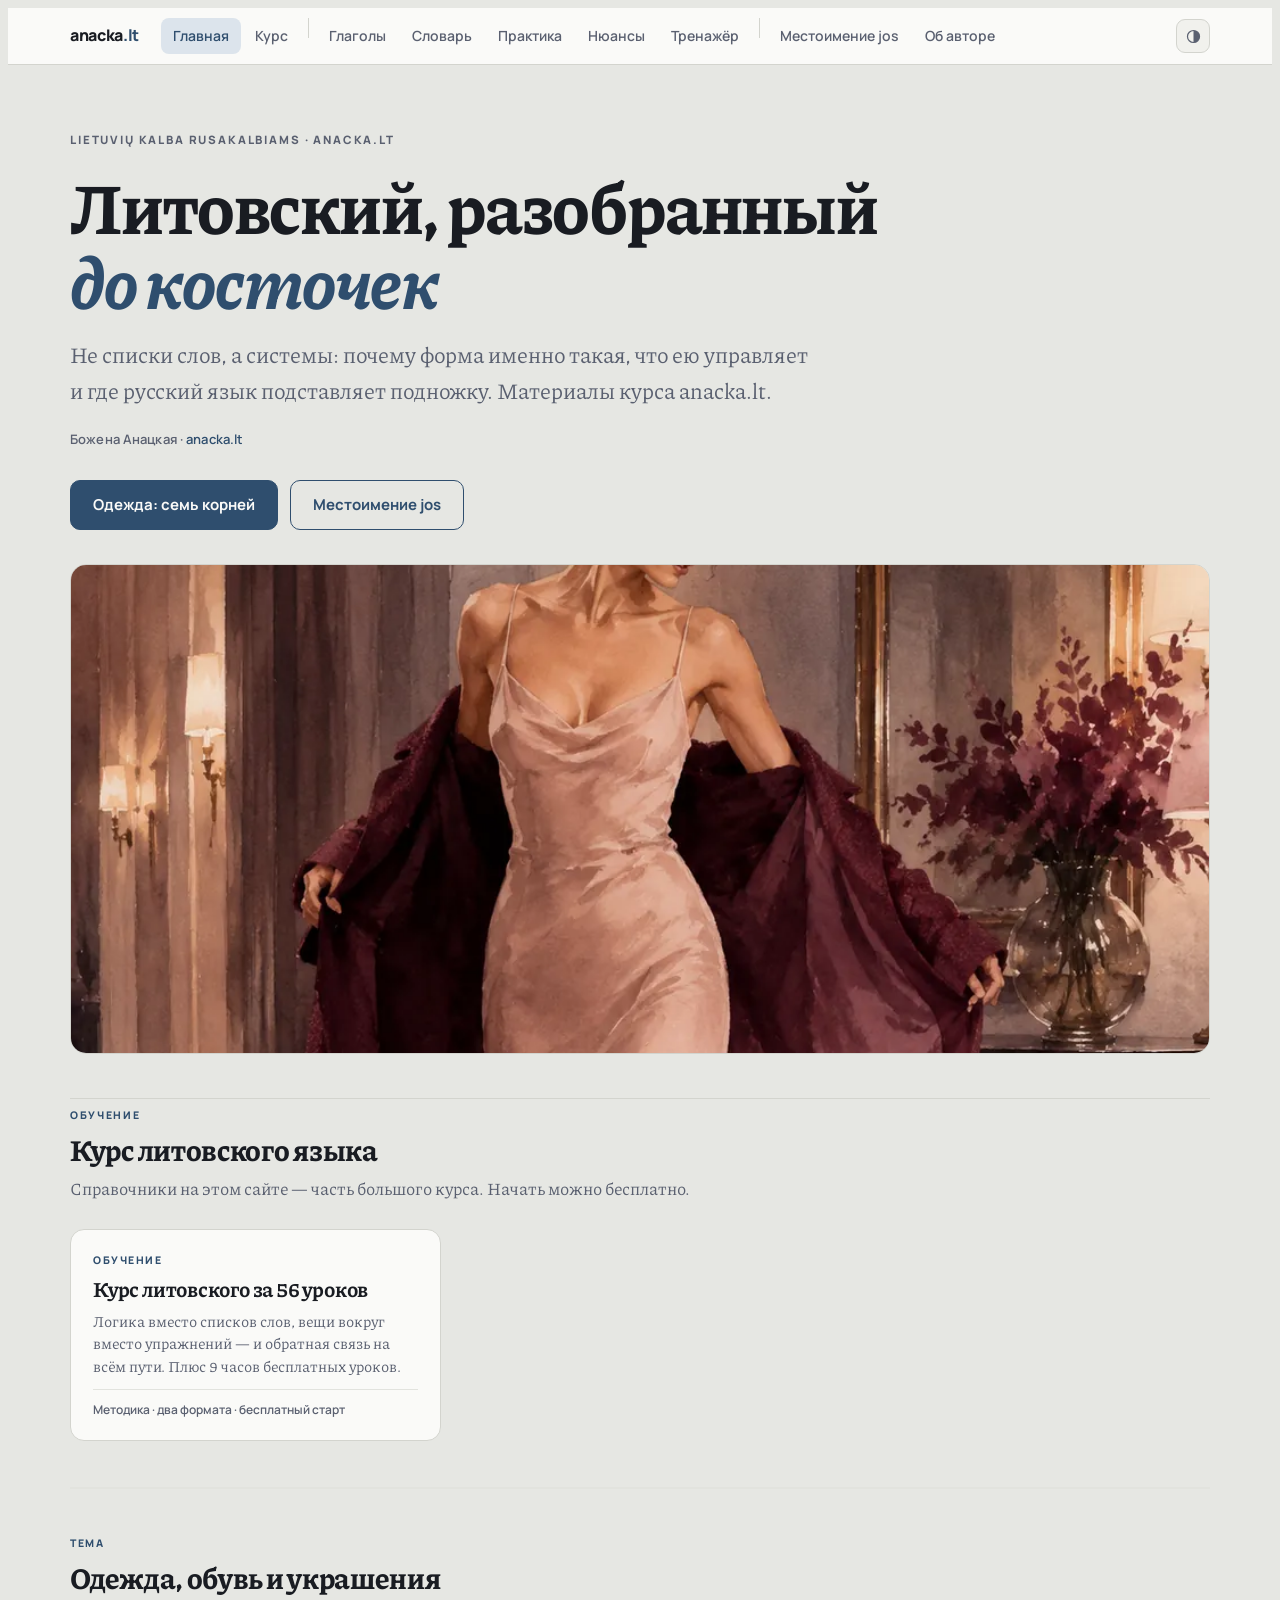
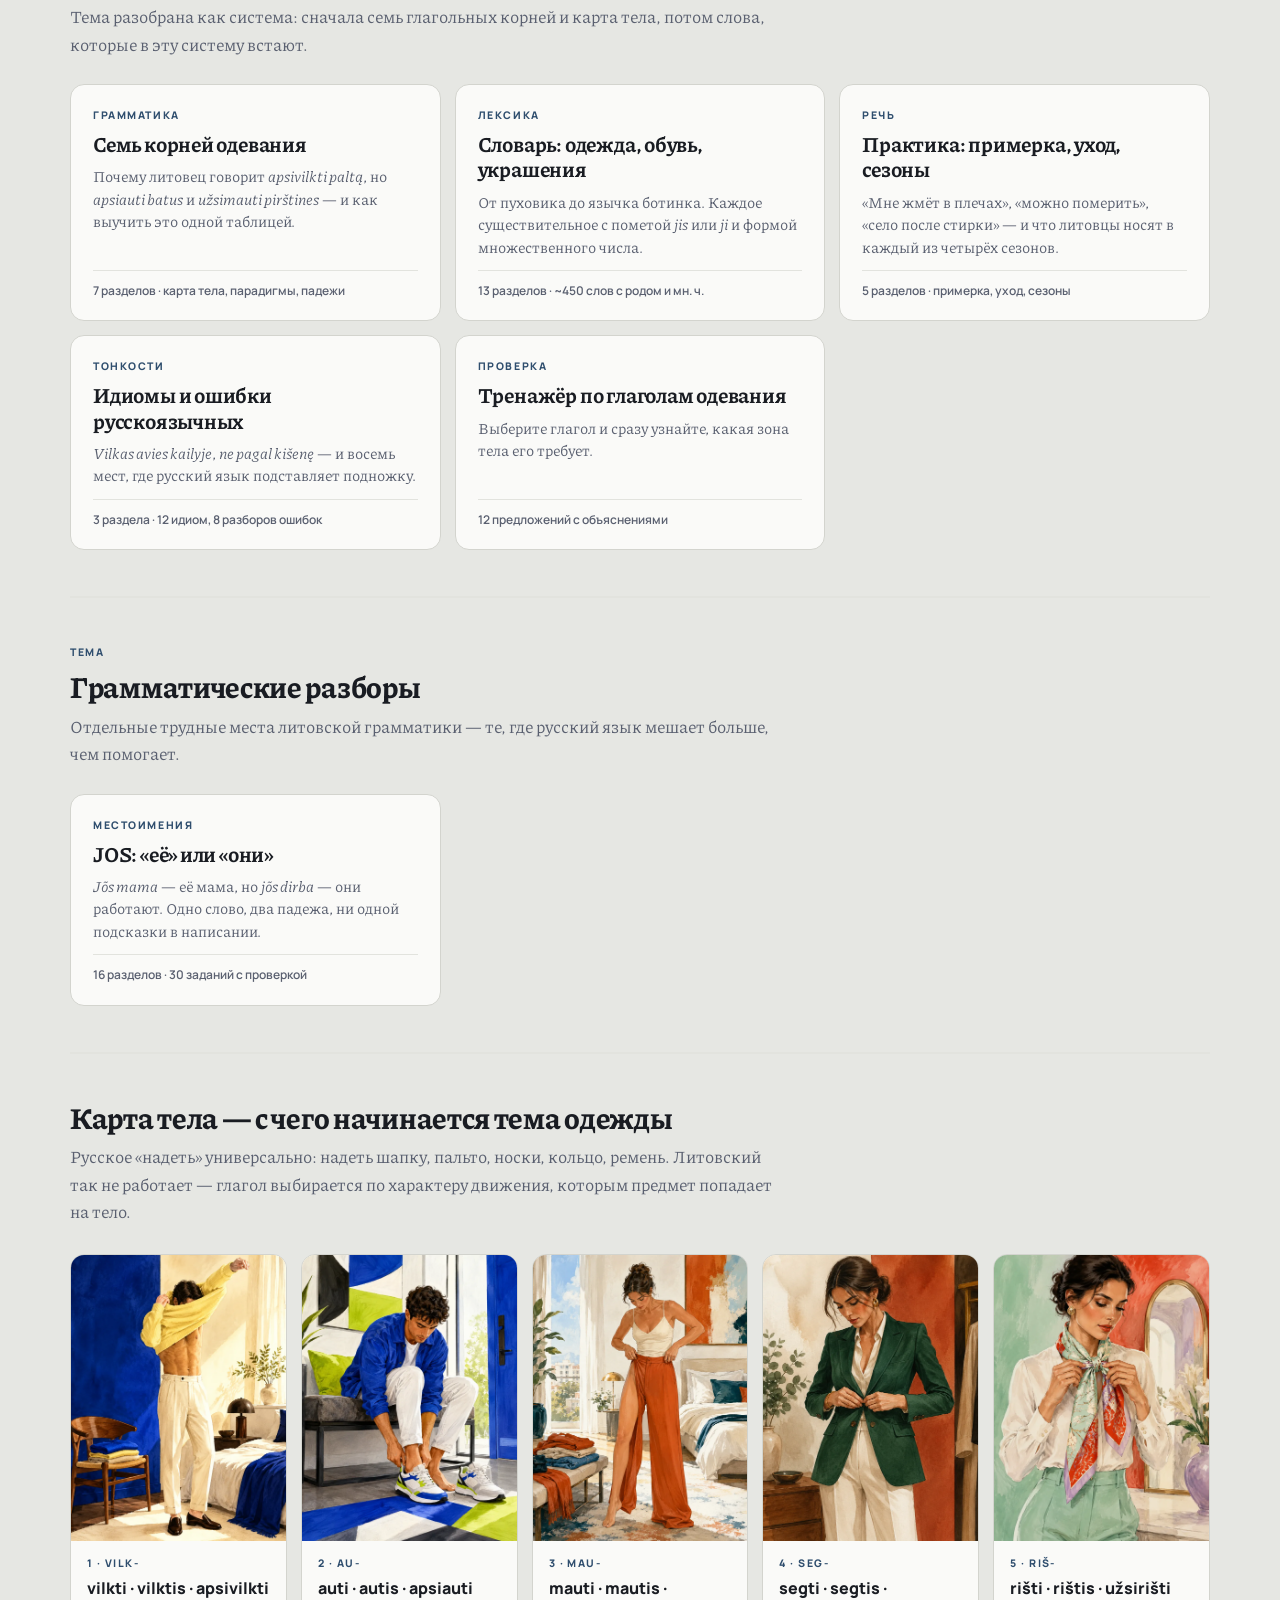
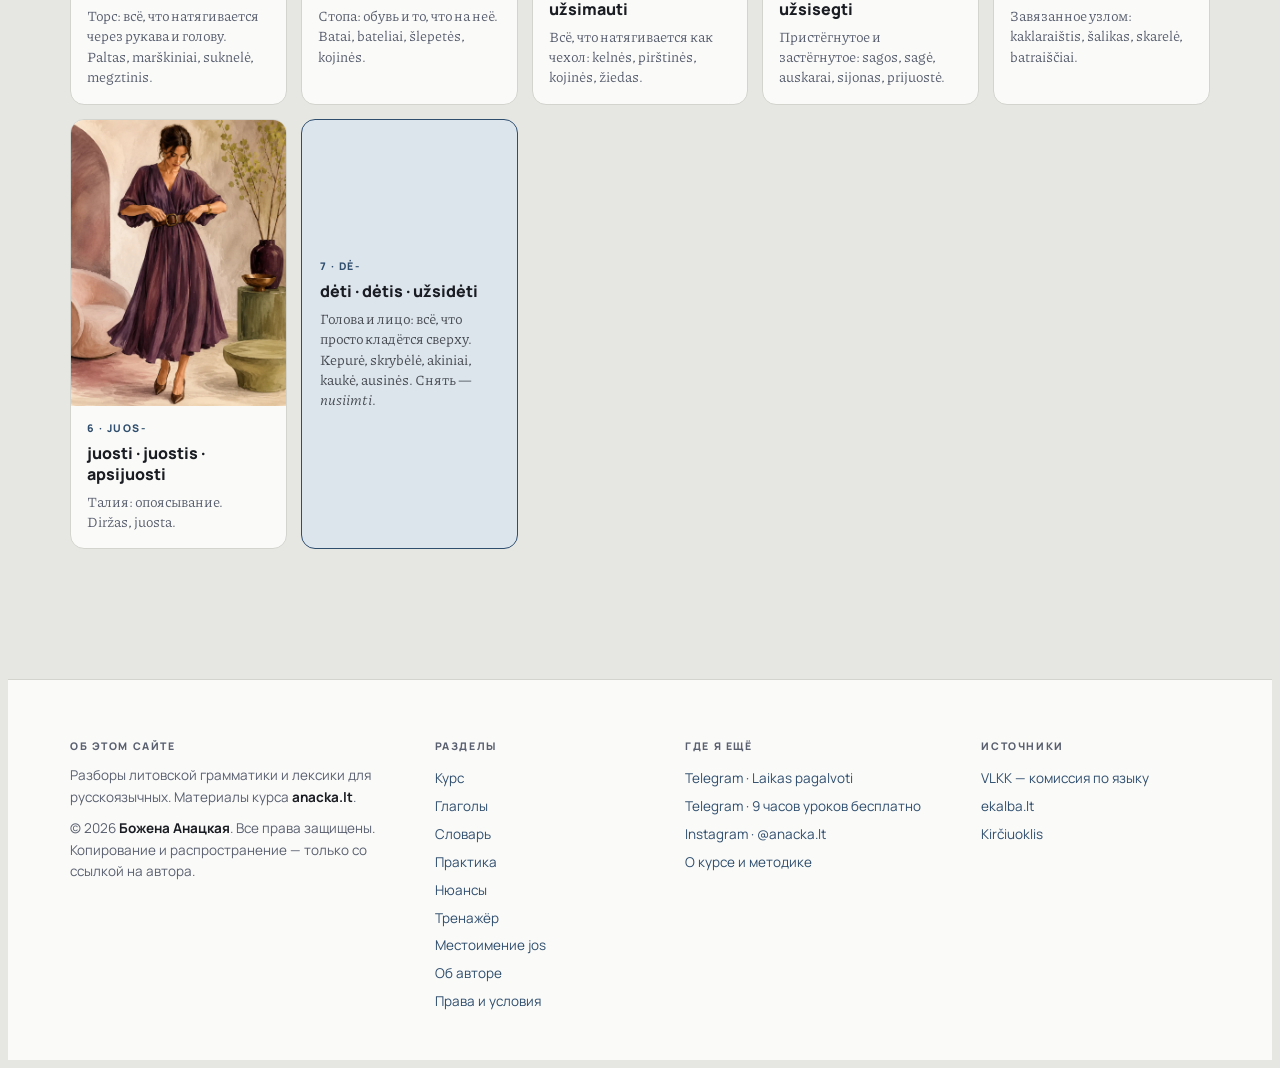
==== commit 51589c91: "Вынести тренажёры из сайта: отдельный доступ по своим ссылкам Оба тренажёра — падежи и схемы глаголо" ====
--- a/index.html
+++ b/index.html
@@ -73,6 +73,6 @@
 <script src="app.js" defer></script>
 </head>
 <body>
-<nav class="topnav" aria-label="Разделы сайта"><div class="topnav-in"><a class="tn-brand" href="index.html">anacka<span>.lt</span></a><div class="tn-links"><a href="index.html" aria-current="page">Главная</a><a href="kursas.html">Курс</a><span class="tn-sep"></span><a href="veiksmazodziai.html">Глаголы</a><a href="zodynas.html">Словарь</a><a href="praktika.html">Практика</a><a href="niuansai.html">Нюансы</a><a href="treniruokle.html">Тренажёр</a><a href="linksniai.html">Падежи</a><a href="schemos.html">Схемы глаголов</a><span class="tn-sep"></span><a href="jos.html">Местоимение jos</a><a href="apie.html">Об авторе</a></div><button class="theme-btn" id="theme" type="button" aria-label="Переключить светлую и тёмную тему" title="Светлая / тёмная тема"><svg viewBox="0 0 24 24" width="17" height="17" aria-hidden="true"><circle cx="12" cy="12" r="8.5" fill="none" stroke="currentColor" stroke-width="1.7"/><path d="M12 3.5a8.5 8.5 0 0 1 0 17z" fill="currentColor"/></svg></button></div></nav><div class="shell"><header class="hero"><p class="kicker">Lietuvių kalba rusakalbiams · anacka.lt</p><h1>Литовский, разобранный <em>до косточек</em></h1><p class="standfirst">Не списки слов, а системы: почему форма именно такая, что ею управляет и где русский язык подставляет подножку. Материалы курса anacka.lt.</p><p class="byline">Божена Анацкая · <a href="https://www.instagram.com/anacka.lt/">anacka.lt</a></p><div class="btns"><a class="btn" href="/veiksmazodziai">Одежда: семь корней</a><a class="btn ghost" href="/jos">Местоимение jos</a></div><figure class="hero-img"><img src="01-apsivilkti-palta.webp" alt="Женщина в шёлковом платье накидывает бордовое пальто" width="1000" height="1250"></figure></header><section class="home-sec"><span class="topic-lbl">Обучение</span><h2>Курс литовского языка</h2><p class="sub">Справочники на этом сайте — часть большого курса. Начать можно бесплатно.</p><div class="cards"><a class="card-link" href="/kursas"><span class="cl-eyebrow">Обучение</span><span class="cl-title">Курс литовского за 56 уроков</span><span class="cl-desc">Логика вместо списков слов, вещи вокруг вместо упражнений — и обратная связь на всём пути. Плюс 9 часов бесплатных уроков.</span><span class="cl-meta">Методика · два формата · бесплатный старт</span></a></div></section><section class="home-sec"><span class="topic-lbl">Тема</span><h2>Одежда, обувь и украшения</h2><p class="sub">Тема разобрана как система: сначала семь глагольных корней и карта тела, потом слова, которые в эту систему встают.</p><div class="cards"><a class="card-link" href="/veiksmazodziai"><span class="cl-eyebrow">Грамматика</span><span class="cl-title">Семь корней одевания</span><span class="cl-desc">Почему литовец говорит <i>apsivilkti paltą</i>, но <i>apsiauti batus</i> и <i>užsimauti pirštines</i> — и как выучить это одной таблицей.</span><span class="cl-meta">7 разделов · карта тела, парадигмы, падежи</span></a><a class="card-link" href="/zodynas"><span class="cl-eyebrow">Лексика</span><span class="cl-title">Словарь: одежда, обувь, украшения</span><span class="cl-desc">От пуховика до язычка ботинка. Каждое существительное с пометой <i>jis</i> или <i>ji</i> и формой множественного числа.</span><span class="cl-meta">13 разделов · ~450 слов с родом и мн. ч.</span></a><a class="card-link" href="/praktika"><span class="cl-eyebrow">Речь</span><span class="cl-title">Практика: примерка, уход, сезоны</span><span class="cl-desc">«Мне жмёт в плечах», «можно померить», «село после стирки» — и что литовцы носят в каждый из четырёх сезонов.</span><span class="cl-meta">5 разделов · примерка, уход, сезоны</span></a><a class="card-link" href="/niuansai"><span class="cl-eyebrow">Тонкости</span><span class="cl-title">Идиомы и ошибки русскоязычных</span><span class="cl-desc"><i>Vilkas avies kailyje</i>, <i>ne pagal kišenę</i> — и восемь мест, где русский язык подставляет подножку.</span><span class="cl-meta">3 раздела · 12 идиом, 8 разборов ошибок</span></a><a class="card-link" href="/treniruokle"><span class="cl-eyebrow">Проверка</span><span class="cl-title">Тренажёр по глаголам одевания</span><span class="cl-desc">Выберите глагол и сразу узнайте, какая зона тела его требует.</span><span class="cl-meta">12 предложений с объяснениями</span></a></div></section><section class="home-sec"><span class="topic-lbl">Тема</span><h2>Грамматические разборы</h2><p class="sub">Отдельные трудные места литовской грамматики — те, где русский язык мешает больше, чем помогает.</p><div class="cards"><a class="card-link" href="/jos"><span class="cl-eyebrow">Местоимения</span><span class="cl-title">JOS: «её» или «они»</span><span class="cl-desc"><i>Jõs mama</i> — её мама, но <i>jõs dirba</i> — они работают. Одно слово, два падежа, ни одной подсказки в написании.</span><span class="cl-meta">16 разделов · 30 заданий с проверкой</span></a><a class="card-link" href="/linksniai"><span class="cl-eyebrow">Падежи</span><span class="cl-title">Vardininkas и Galininkas</span><span class="cl-desc">Два первых падежа — как два друга: один называет предмет, второй принимает действие. Носовые <i>ą ę į ų</i>, четыре формы прилагательного, скрытая <i>-ia-</i>.</span><span class="cl-meta">17 разделов · 85 заданий · выбор или ввод ответа</span></a><a class="card-link" href="/schemos"><span class="cl-eyebrow">Глагол</span><span class="cl-title">Схемы глаголов: три формы — все времена</span><span class="cl-desc">Bendratis, третье лицо настоящего, третье лицо прошедшего — и вся парадигма выводится сама. Восемь групп со схемами вида «убрать -ti и добавить окончания».</span><span class="cl-meta">131 глагол · 5 времён × 6 лиц · 24 темы для письма</span></a></div></section><section class="home-sec"><h2>Карта тела — с чего начинается тема одежды</h2><p class="sub">Русское «надеть» универсально: надеть шапку, пальто, носки, кольцо, ремень. Литовский так не работает — глагол выбирается по характеру движения, которым предмет попадает на тело.</p><div class="vmap"><div class="vc"><img src="02-vilktis-megztini.webp" alt="Мужчина снимает жёлтый свитер через голову" loading="lazy" width="1000" height="1250"><div class="vc-b"><span class="vc-n">1 · vilk‑</span><span class="vc-v">vilkti · vilktis · apsivilkti</span><span class="vc-d">Торс: всё, что натягивается через рукава и голову. Paltas, marškiniai, suknelė, megztinis.</span></div></div><div class="vc"><img src="05-apsiauti-sportbacius.webp" alt="Мужчина обувает кроссовки, сидя на скамье в прихожей" loading="lazy" width="1000" height="1250"><div class="vc-b"><span class="vc-n">2 · au‑</span><span class="vc-v">auti · autis · apsiauti</span><span class="vc-d">Стопа: обувь и то, что на неё. Batai, bateliai, šlepetės, kojinės.</span></div></div><div class="vc"><img src="10-uzsimauti-kelnes.webp" alt="Женщина натягивает широкие терракотовые брюки" loading="lazy" width="1000" height="1250"><div class="vc-b"><span class="vc-n">3 · mau‑</span><span class="vc-v">mauti · mautis · užsimauti</span><span class="vc-d">Всё, что натягивается как чехол: kelnės, pirštinės, kojinės, žiedas.</span></div></div><div class="vc"><img src="11-uzsisegti-svarka.webp" alt="Женщина застёгивает пуговицу зелёного пиджака" loading="lazy" width="1000" height="1250"><div class="vc-b"><span class="vc-n">4 · seg‑</span><span class="vc-v">segti · segtis · užsisegti</span><span class="vc-d">Пристёгнутое и застёгнутое: sagos, sagė, auskarai, sijonas, prijuostė.</span></div></div><div class="vc"><img src="03-uzsiristi-skarele.webp" alt="Женщина завязывает шёлковый платок на шее" loading="lazy" width="1000" height="1250"><div class="vc-b"><span class="vc-n">5 · riš‑</span><span class="vc-v">rišti · rištis · užsirišti</span><span class="vc-d">Завязанное узлом: kaklaraištis, šalikas, skarelė, batraiščiai.</span></div></div><div class="vc"><img src="07-apsijuosti-dirza.webp" alt="Женщина в сливовом платье застёгивает широкий кожаный ремень" loading="lazy" width="1000" height="1250"><div class="vc-b"><span class="vc-n">6 · juos‑</span><span class="vc-v">juosti · juostis · apsijuosti</span><span class="vc-d">Талия: опоясывание. Diržas, juosta.</span></div></div><div class="vc text-only"><div class="vc-b"><span class="vc-n">7 · dė‑</span><span class="vc-v">dėti · dėtis · užsidėti</span><span class="vc-d">Голова и лицо: всё, что просто кладётся сверху. Kepurė, skrybėlė, akiniai, kaukė, ausinės. Снять — <i>nusiimti</i>.</span></div></div></div></section></div><footer class="site-foot"><div class="sf-in"><div class="sf-copy"><h4>Об этом сайте</h4><p style="margin:0 0 10px">Разборы литовской грамматики и лексики для русскоязычных. Материалы курса <strong>anacka.lt</strong>.</p><p style="margin:0">© 2026 <strong>Божена Анацкая</strong>. Все права защищены.<br>Копирование и распространение — только со ссылкой на автора.</p></div><div><h4>Разделы</h4><a href="/kursas">Курс</a><a href="/veiksmazodziai">Глаголы</a><a href="/zodynas">Словарь</a><a href="/praktika">Практика</a><a href="/niuansai">Нюансы</a><a href="/treniruokle">Тренажёр</a><a href="/linksniai">Падежи</a><a href="/schemos">Схемы глаголов</a><a href="/jos">Местоимение jos</a><a href="/apie">Об авторе</a><a href="/teises">Права и условия</a></div><div><h4>Где я ещё</h4><a href="https://t.me/laikaspagalvoti">Telegram · Laikas pagalvoti</a><a href="https://t.me/+fEglNyxAB5YzZmRi">Telegram · 9 часов уроков бесплатно</a><a href="https://www.instagram.com/anacka.lt/">Instagram · @anacka.lt</a><a href="/kursas">О курсе и методике</a></div><div><h4>Источники</h4><a href="https://www.vlkk.lt/">VLKK — комиссия по языку</a><a href="https://ekalba.lt/">ekalba.lt</a><a href="https://kalbu.vdu.lt/mokymosi-priemones/kirciuoklis/">Kirčiuoklis</a></div></div></footer>
+<nav class="topnav" aria-label="Разделы сайта"><div class="topnav-in"><a class="tn-brand" href="index.html">anacka<span>.lt</span></a><div class="tn-links"><a href="index.html" aria-current="page">Главная</a><a href="kursas.html">Курс</a><span class="tn-sep"></span><a href="veiksmazodziai.html">Глаголы</a><a href="zodynas.html">Словарь</a><a href="praktika.html">Практика</a><a href="niuansai.html">Нюансы</a><a href="treniruokle.html">Тренажёр</a><span class="tn-sep"></span><a href="jos.html">Местоимение jos</a><a href="apie.html">Об авторе</a></div><button class="theme-btn" id="theme" type="button" aria-label="Переключить светлую и тёмную тему" title="Светлая / тёмная тема"><svg viewBox="0 0 24 24" width="17" height="17" aria-hidden="true"><circle cx="12" cy="12" r="8.5" fill="none" stroke="currentColor" stroke-width="1.7"/><path d="M12 3.5a8.5 8.5 0 0 1 0 17z" fill="currentColor"/></svg></button></div></nav><div class="shell"><header class="hero"><p class="kicker">Lietuvių kalba rusakalbiams · anacka.lt</p><h1>Литовский, разобранный <em>до косточек</em></h1><p class="standfirst">Не списки слов, а системы: почему форма именно такая, что ею управляет и где русский язык подставляет подножку. Материалы курса anacka.lt.</p><p class="byline">Божена Анацкая · <a href="https://www.instagram.com/anacka.lt/">anacka.lt</a></p><div class="btns"><a class="btn" href="/veiksmazodziai">Одежда: семь корней</a><a class="btn ghost" href="/jos">Местоимение jos</a></div><figure class="hero-img"><img src="01-apsivilkti-palta.webp" alt="Женщина в шёлковом платье накидывает бордовое пальто" width="1000" height="1250"></figure></header><section class="home-sec"><span class="topic-lbl">Обучение</span><h2>Курс литовского языка</h2><p class="sub">Справочники на этом сайте — часть большого курса. Начать можно бесплатно.</p><div class="cards"><a class="card-link" href="/kursas"><span class="cl-eyebrow">Обучение</span><span class="cl-title">Курс литовского за 56 уроков</span><span class="cl-desc">Логика вместо списков слов, вещи вокруг вместо упражнений — и обратная связь на всём пути. Плюс 9 часов бесплатных уроков.</span><span class="cl-meta">Методика · два формата · бесплатный старт</span></a></div></section><section class="home-sec"><span class="topic-lbl">Тема</span><h2>Одежда, обувь и украшения</h2><p class="sub">Тема разобрана как система: сначала семь глагольных корней и карта тела, потом слова, которые в эту систему встают.</p><div class="cards"><a class="card-link" href="/veiksmazodziai"><span class="cl-eyebrow">Грамматика</span><span class="cl-title">Семь корней одевания</span><span class="cl-desc">Почему литовец говорит <i>apsivilkti paltą</i>, но <i>apsiauti batus</i> и <i>užsimauti pirštines</i> — и как выучить это одной таблицей.</span><span class="cl-meta">7 разделов · карта тела, парадигмы, падежи</span></a><a class="card-link" href="/zodynas"><span class="cl-eyebrow">Лексика</span><span class="cl-title">Словарь: одежда, обувь, украшения</span><span class="cl-desc">От пуховика до язычка ботинка. Каждое существительное с пометой <i>jis</i> или <i>ji</i> и формой множественного числа.</span><span class="cl-meta">13 разделов · ~450 слов с родом и мн. ч.</span></a><a class="card-link" href="/praktika"><span class="cl-eyebrow">Речь</span><span class="cl-title">Практика: примерка, уход, сезоны</span><span class="cl-desc">«Мне жмёт в плечах», «можно померить», «село после стирки» — и что литовцы носят в каждый из четырёх сезонов.</span><span class="cl-meta">5 разделов · примерка, уход, сезоны</span></a><a class="card-link" href="/niuansai"><span class="cl-eyebrow">Тонкости</span><span class="cl-title">Идиомы и ошибки русскоязычных</span><span class="cl-desc"><i>Vilkas avies kailyje</i>, <i>ne pagal kišenę</i> — и восемь мест, где русский язык подставляет подножку.</span><span class="cl-meta">3 раздела · 12 идиом, 8 разборов ошибок</span></a><a class="card-link" href="/treniruokle"><span class="cl-eyebrow">Проверка</span><span class="cl-title">Тренажёр по глаголам одевания</span><span class="cl-desc">Выберите глагол и сразу узнайте, какая зона тела его требует.</span><span class="cl-meta">12 предложений с объяснениями</span></a></div></section><section class="home-sec"><span class="topic-lbl">Тема</span><h2>Грамматические разборы</h2><p class="sub">Отдельные трудные места литовской грамматики — те, где русский язык мешает больше, чем помогает.</p><div class="cards"><a class="card-link" href="/jos"><span class="cl-eyebrow">Местоимения</span><span class="cl-title">JOS: «её» или «они»</span><span class="cl-desc"><i>Jõs mama</i> — её мама, но <i>jõs dirba</i> — они работают. Одно слово, два падежа, ни одной подсказки в написании.</span><span class="cl-meta">16 разделов · 30 заданий с проверкой</span></a></div></section><section class="home-sec"><h2>Карта тела — с чего начинается тема одежды</h2><p class="sub">Русское «надеть» универсально: надеть шапку, пальто, носки, кольцо, ремень. Литовский так не работает — глагол выбирается по характеру движения, которым предмет попадает на тело.</p><div class="vmap"><div class="vc"><img src="02-vilktis-megztini.webp" alt="Мужчина снимает жёлтый свитер через голову" loading="lazy" width="1000" height="1250"><div class="vc-b"><span class="vc-n">1 · vilk‑</span><span class="vc-v">vilkti · vilktis · apsivilkti</span><span class="vc-d">Торс: всё, что натягивается через рукава и голову. Paltas, marškiniai, suknelė, megztinis.</span></div></div><div class="vc"><img src="05-apsiauti-sportbacius.webp" alt="Мужчина обувает кроссовки, сидя на скамье в прихожей" loading="lazy" width="1000" height="1250"><div class="vc-b"><span class="vc-n">2 · au‑</span><span class="vc-v">auti · autis · apsiauti</span><span class="vc-d">Стопа: обувь и то, что на неё. Batai, bateliai, šlepetės, kojinės.</span></div></div><div class="vc"><img src="10-uzsimauti-kelnes.webp" alt="Женщина натягивает широкие терракотовые брюки" loading="lazy" width="1000" height="1250"><div class="vc-b"><span class="vc-n">3 · mau‑</span><span class="vc-v">mauti · mautis · užsimauti</span><span class="vc-d">Всё, что натягивается как чехол: kelnės, pirštinės, kojinės, žiedas.</span></div></div><div class="vc"><img src="11-uzsisegti-svarka.webp" alt="Женщина застёгивает пуговицу зелёного пиджака" loading="lazy" width="1000" height="1250"><div class="vc-b"><span class="vc-n">4 · seg‑</span><span class="vc-v">segti · segtis · užsisegti</span><span class="vc-d">Пристёгнутое и застёгнутое: sagos, sagė, auskarai, sijonas, prijuostė.</span></div></div><div class="vc"><img src="03-uzsiristi-skarele.webp" alt="Женщина завязывает шёлковый платок на шее" loading="lazy" width="1000" height="1250"><div class="vc-b"><span class="vc-n">5 · riš‑</span><span class="vc-v">rišti · rištis · užsirišti</span><span class="vc-d">Завязанное узлом: kaklaraištis, šalikas, skarelė, batraiščiai.</span></div></div><div class="vc"><img src="07-apsijuosti-dirza.webp" alt="Женщина в сливовом платье застёгивает широкий кожаный ремень" loading="lazy" width="1000" height="1250"><div class="vc-b"><span class="vc-n">6 · juos‑</span><span class="vc-v">juosti · juostis · apsijuosti</span><span class="vc-d">Талия: опоясывание. Diržas, juosta.</span></div></div><div class="vc text-only"><div class="vc-b"><span class="vc-n">7 · dė‑</span><span class="vc-v">dėti · dėtis · užsidėti</span><span class="vc-d">Голова и лицо: всё, что просто кладётся сверху. Kepurė, skrybėlė, akiniai, kaukė, ausinės. Снять — <i>nusiimti</i>.</span></div></div></div></section></div><footer class="site-foot"><div class="sf-in"><div class="sf-copy"><h4>Об этом сайте</h4><p style="margin:0 0 10px">Разборы литовской грамматики и лексики для русскоязычных. Материалы курса <strong>anacka.lt</strong>.</p><p style="margin:0">© 2026 <strong>Божена Анацкая</strong>. Все права защищены.<br>Копирование и распространение — только со ссылкой на автора.</p></div><div><h4>Разделы</h4><a href="/kursas">Курс</a><a href="/veiksmazodziai">Глаголы</a><a href="/zodynas">Словарь</a><a href="/praktika">Практика</a><a href="/niuansai">Нюансы</a><a href="/treniruokle">Тренажёр</a><a href="/jos">Местоимение jos</a><a href="/apie">Об авторе</a><a href="/teises">Права и условия</a></div><div><h4>Где я ещё</h4><a href="https://t.me/laikaspagalvoti">Telegram · Laikas pagalvoti</a><a href="https://t.me/+fEglNyxAB5YzZmRi">Telegram · 9 часов уроков бесплатно</a><a href="https://www.instagram.com/anacka.lt/">Instagram · @anacka.lt</a><a href="/kursas">О курсе и методике</a></div><div><h4>Источники</h4><a href="https://www.vlkk.lt/">VLKK — комиссия по языку</a><a href="https://ekalba.lt/">ekalba.lt</a><a href="https://kalbu.vdu.lt/mokymosi-priemones/kirciuoklis/">Kirčiuoklis</a></div></div></footer>
 </body>
 </html>
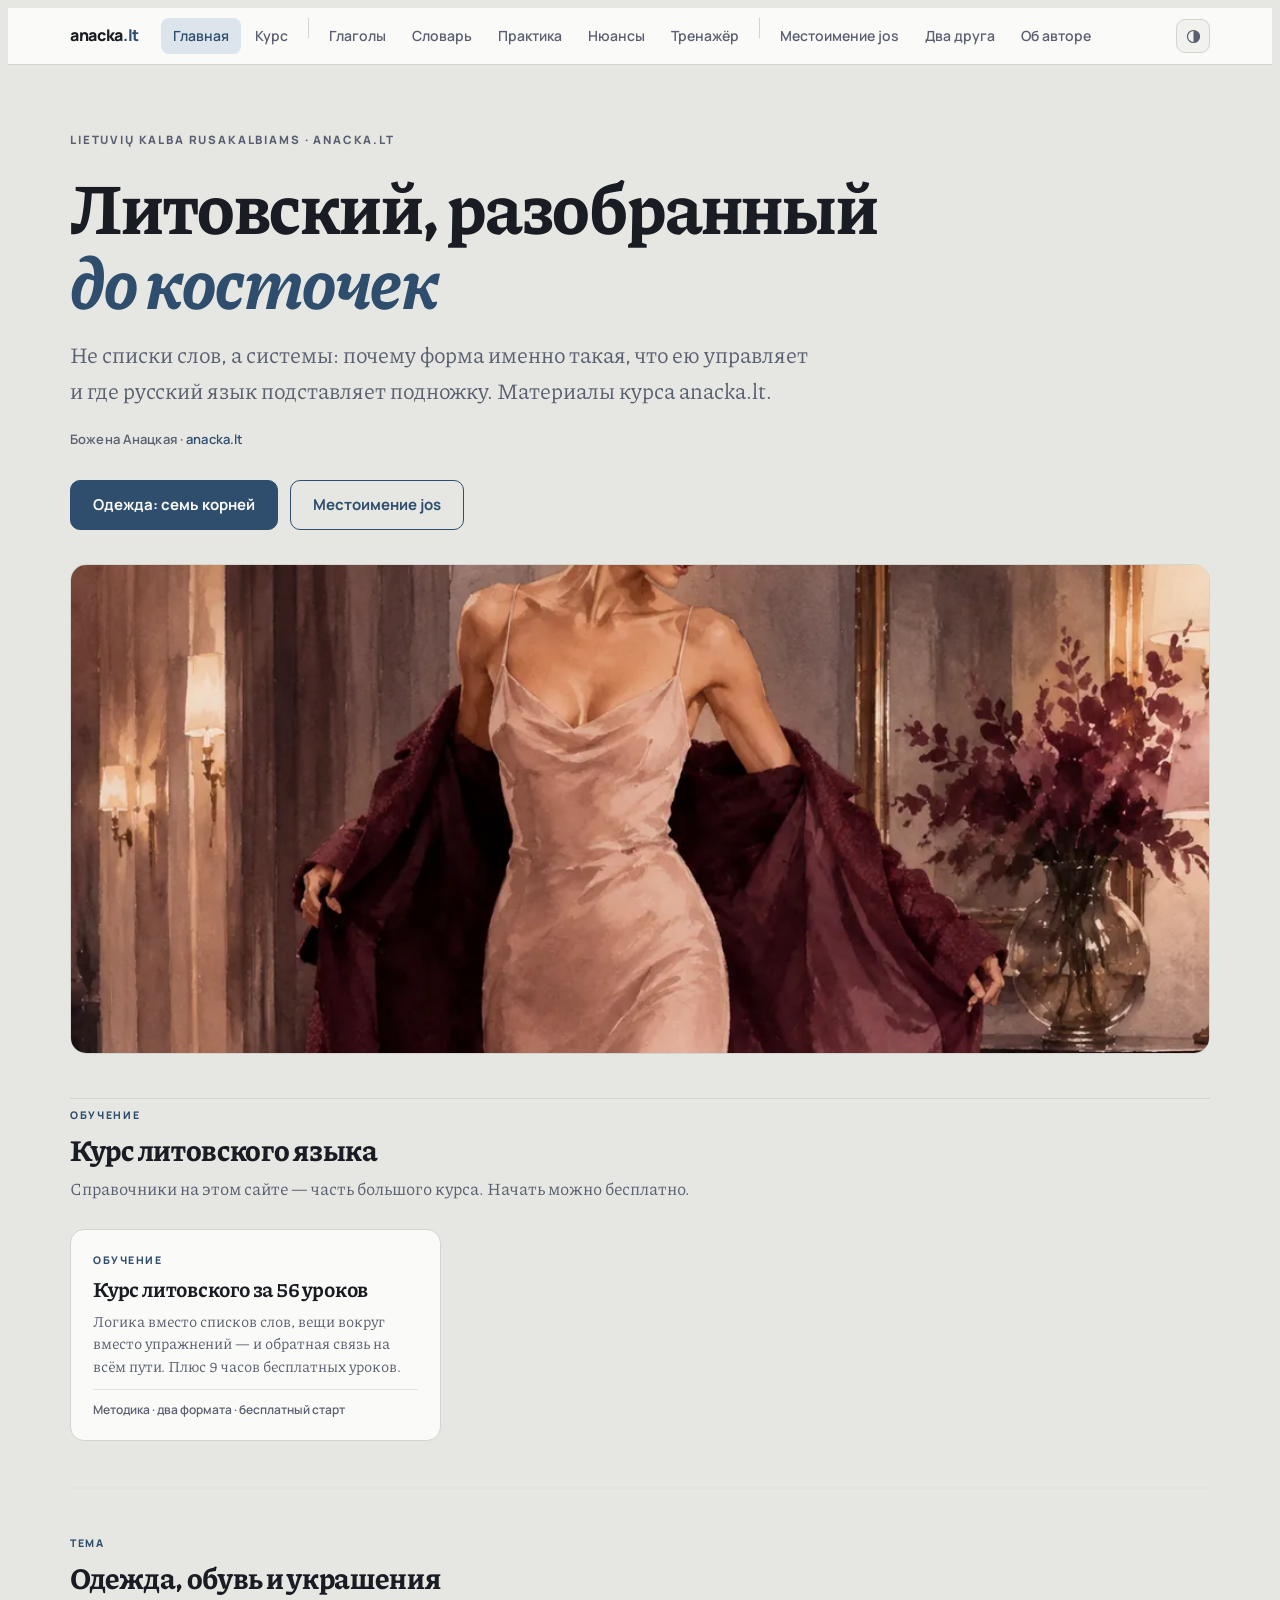
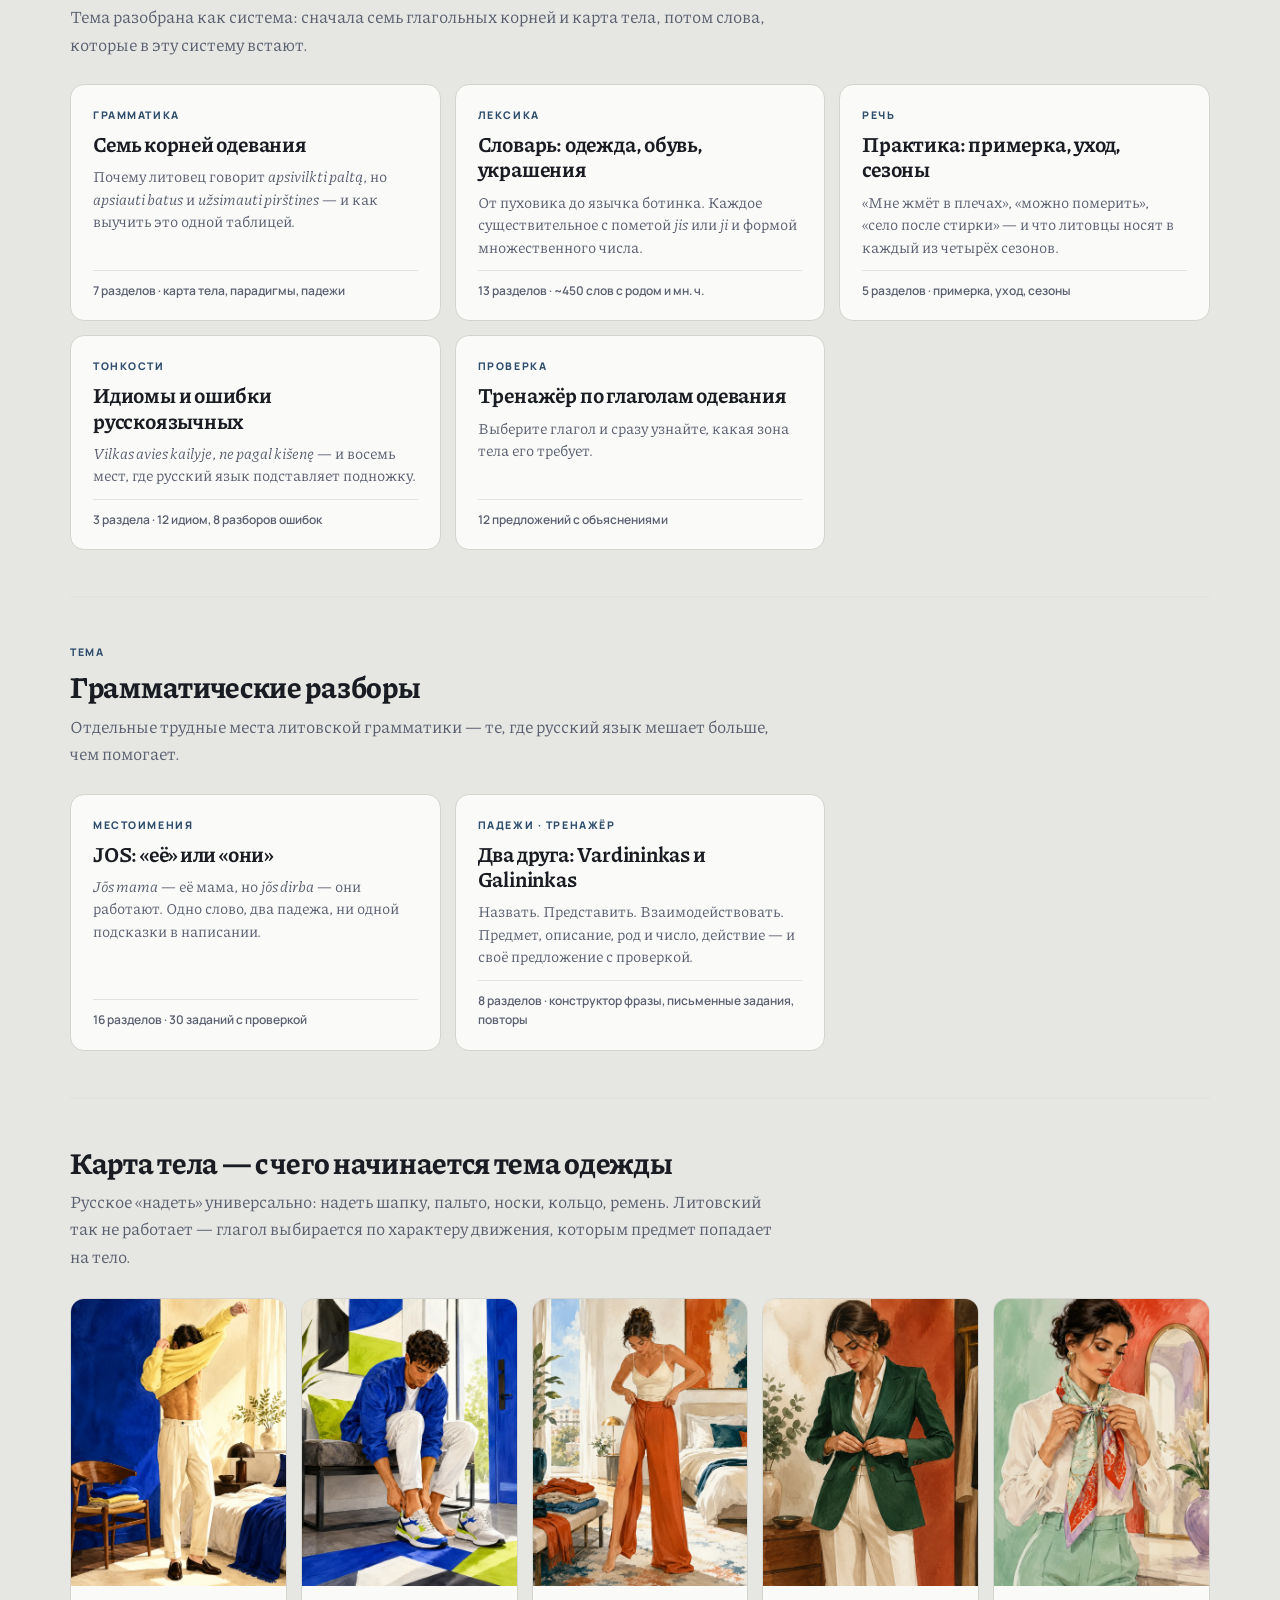
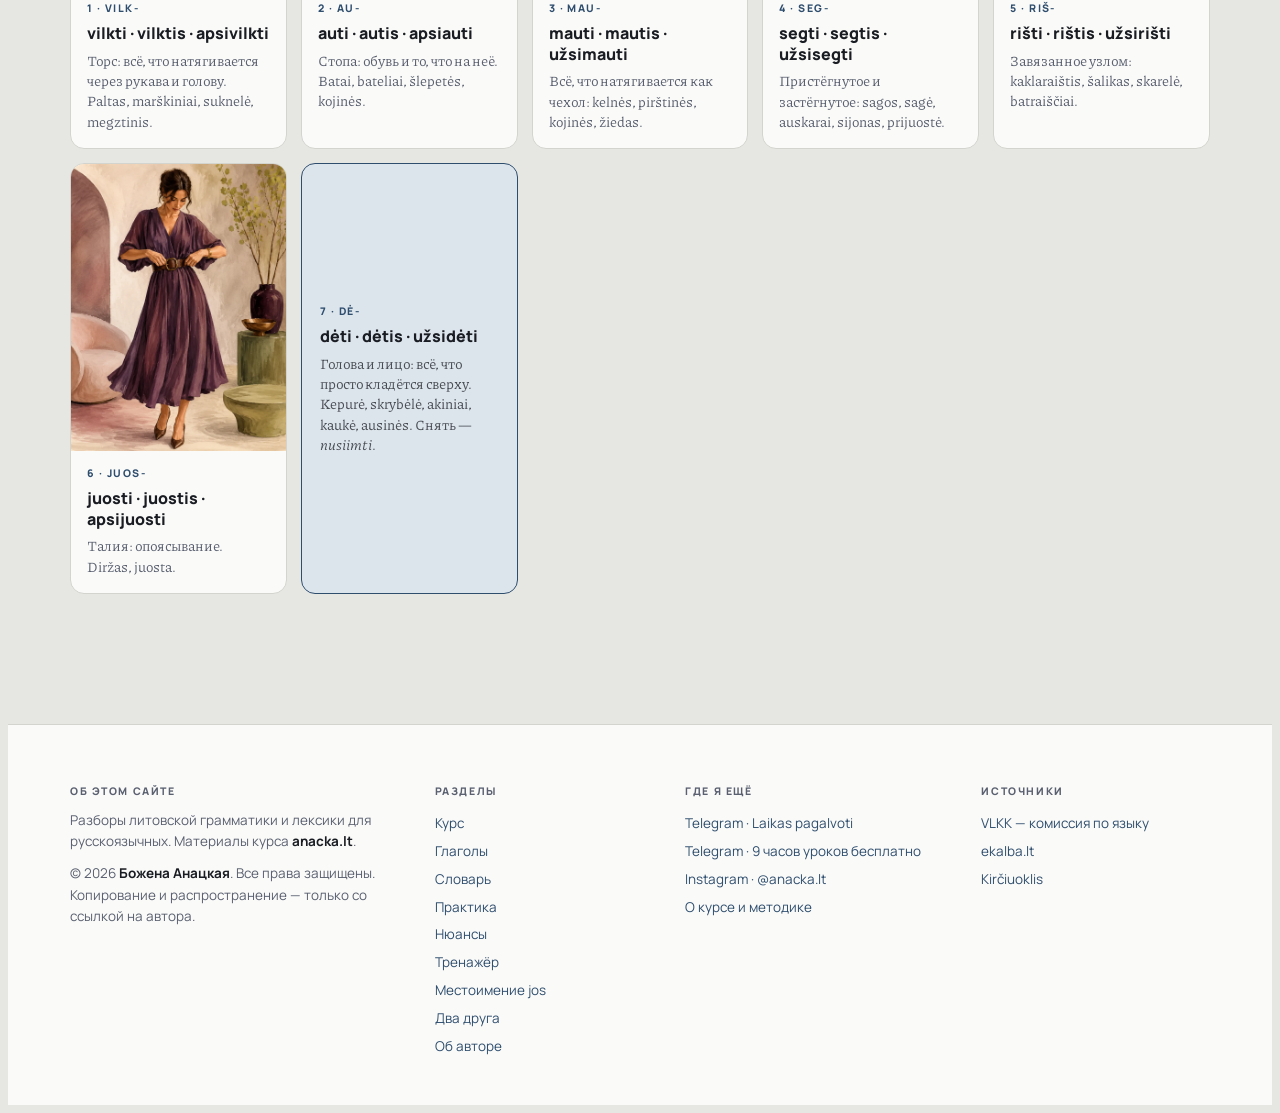
==== commit dfefd08d: "Тренажёр «Два друга»: Vardininkas и Galininkas Новая страница dudraugai.html по методике Божены Анац" ====
--- a/index.html
+++ b/index.html
@@ -17,62 +17,12 @@
 <meta property="og:description" content="Разборы литовского языка для русскоязычных: тема одежды, обуви и украшений и грамматические трудности вроде местоимения jos. Системы, а не списки слов.">
 <meta property="og:locale" content="ru_RU">
 <meta name="twitter:card" content="summary">
-<link rel="license" href="teises.html">
-<script type="application/ld+json">
-{
- "@context": "https://schema.org",
- "@type": "WebPage",
- "name": "Разборы литовского · anacka.lt",
- "url": "https://apranga.netlify.app/",
- "inLanguage": "ru",
- "isPartOf": {
-  "@type": "WebSite",
-  "name": "Разборы литовского · anacka.lt",
-  "url": "https://apranga.netlify.app/"
- },
- "about": {
-  "@type": "Language",
-  "name": "Литовский язык",
-  "alternateName": "lietuvių kalba"
- },
- "author": {
-  "@type": "Person",
-  "name": "Божена Анацкая",
-  "alternateName": "Božena Anacka",
-  "url": "https://www.instagram.com/anacka.lt/"
- },
- "creator": {
-  "@type": "Person",
-  "name": "Божена Анацкая",
-  "alternateName": "Božena Anacka",
-  "url": "https://www.instagram.com/anacka.lt/"
- },
- "publisher": {
-  "@type": "Person",
-  "name": "Божена Анацкая",
-  "alternateName": "Božena Anacka",
-  "url": "https://www.instagram.com/anacka.lt/"
- },
- "copyrightHolder": {
-  "@type": "Person",
-  "name": "Божена Анацкая",
-  "alternateName": "Božena Anacka",
-  "url": "https://www.instagram.com/anacka.lt/"
- },
- "copyrightYear": 2026,
- "copyrightNotice": "© 2026 Божена Анацкая (Božena Anacka). Все права защищены.",
- "creditText": "Божена Анацкая, anacka.lt",
- "license": "https://apranga.netlify.app/teises.html",
- "usageInfo": "https://apranga.netlify.app/teises.html",
- "description": "Разборы литовского языка для русскоязычных: тема одежды, обуви и украшений и грамматические трудности вроде местоимения jos. Системы, а не списки слов."
-}
-</script>
 <link rel="preconnect" href="https://fonts.googleapis.com"><link rel="preconnect" href="https://fonts.gstatic.com" crossorigin><link rel="stylesheet" href="https://fonts.googleapis.com/css2?family=Manrope:wght@400;500;600;800&family=Piazzolla:ital,opsz,wght@0,8..30,400;0,8..30,500;0,8..30,700;1,8..30,400;1,8..30,500&display=swap">
 <link rel="stylesheet" href="style.css">
 <script>try{var t=localStorage.getItem("theme");if(t==="dark"||t==="light")document.documentElement.setAttribute("data-theme",t);}catch(e){}</script>
 <script src="app.js" defer></script>
 </head>
 <body>
-<nav class="topnav" aria-label="Разделы сайта"><div class="topnav-in"><a class="tn-brand" href="index.html">anacka<span>.lt</span></a><div class="tn-links"><a href="index.html" aria-current="page">Главная</a><a href="kursas.html">Курс</a><span class="tn-sep"></span><a href="veiksmazodziai.html">Глаголы</a><a href="zodynas.html">Словарь</a><a href="praktika.html">Практика</a><a href="niuansai.html">Нюансы</a><a href="treniruokle.html">Тренажёр</a><span class="tn-sep"></span><a href="jos.html">Местоимение jos</a><a href="apie.html">Об авторе</a></div><button class="theme-btn" id="theme" type="button" aria-label="Переключить светлую и тёмную тему" title="Светлая / тёмная тема"><svg viewBox="0 0 24 24" width="17" height="17" aria-hidden="true"><circle cx="12" cy="12" r="8.5" fill="none" stroke="currentColor" stroke-width="1.7"/><path d="M12 3.5a8.5 8.5 0 0 1 0 17z" fill="currentColor"/></svg></button></div></nav><div class="shell"><header class="hero"><p class="kicker">Lietuvių kalba rusakalbiams · anacka.lt</p><h1>Литовский, разобранный <em>до косточек</em></h1><p class="standfirst">Не списки слов, а системы: почему форма именно такая, что ею управляет и где русский язык подставляет подножку. Материалы курса anacka.lt.</p><p class="byline">Божена Анацкая · <a href="https://www.instagram.com/anacka.lt/">anacka.lt</a></p><div class="btns"><a class="btn" href="/veiksmazodziai">Одежда: семь корней</a><a class="btn ghost" href="/jos">Местоимение jos</a></div><figure class="hero-img"><img src="01-apsivilkti-palta.webp" alt="Женщина в шёлковом платье накидывает бордовое пальто" width="1000" height="1250"></figure></header><section class="home-sec"><span class="topic-lbl">Обучение</span><h2>Курс литовского языка</h2><p class="sub">Справочники на этом сайте — часть большого курса. Начать можно бесплатно.</p><div class="cards"><a class="card-link" href="/kursas"><span class="cl-eyebrow">Обучение</span><span class="cl-title">Курс литовского за 56 уроков</span><span class="cl-desc">Логика вместо списков слов, вещи вокруг вместо упражнений — и обратная связь на всём пути. Плюс 9 часов бесплатных уроков.</span><span class="cl-meta">Методика · два формата · бесплатный старт</span></a></div></section><section class="home-sec"><span class="topic-lbl">Тема</span><h2>Одежда, обувь и украшения</h2><p class="sub">Тема разобрана как система: сначала семь глагольных корней и карта тела, потом слова, которые в эту систему встают.</p><div class="cards"><a class="card-link" href="/veiksmazodziai"><span class="cl-eyebrow">Грамматика</span><span class="cl-title">Семь корней одевания</span><span class="cl-desc">Почему литовец говорит <i>apsivilkti paltą</i>, но <i>apsiauti batus</i> и <i>užsimauti pirštines</i> — и как выучить это одной таблицей.</span><span class="cl-meta">7 разделов · карта тела, парадигмы, падежи</span></a><a class="card-link" href="/zodynas"><span class="cl-eyebrow">Лексика</span><span class="cl-title">Словарь: одежда, обувь, украшения</span><span class="cl-desc">От пуховика до язычка ботинка. Каждое существительное с пометой <i>jis</i> или <i>ji</i> и формой множественного числа.</span><span class="cl-meta">13 разделов · ~450 слов с родом и мн. ч.</span></a><a class="card-link" href="/praktika"><span class="cl-eyebrow">Речь</span><span class="cl-title">Практика: примерка, уход, сезоны</span><span class="cl-desc">«Мне жмёт в плечах», «можно померить», «село после стирки» — и что литовцы носят в каждый из четырёх сезонов.</span><span class="cl-meta">5 разделов · примерка, уход, сезоны</span></a><a class="card-link" href="/niuansai"><span class="cl-eyebrow">Тонкости</span><span class="cl-title">Идиомы и ошибки русскоязычных</span><span class="cl-desc"><i>Vilkas avies kailyje</i>, <i>ne pagal kišenę</i> — и восемь мест, где русский язык подставляет подножку.</span><span class="cl-meta">3 раздела · 12 идиом, 8 разборов ошибок</span></a><a class="card-link" href="/treniruokle"><span class="cl-eyebrow">Проверка</span><span class="cl-title">Тренажёр по глаголам одевания</span><span class="cl-desc">Выберите глагол и сразу узнайте, какая зона тела его требует.</span><span class="cl-meta">12 предложений с объяснениями</span></a></div></section><section class="home-sec"><span class="topic-lbl">Тема</span><h2>Грамматические разборы</h2><p class="sub">Отдельные трудные места литовской грамматики — те, где русский язык мешает больше, чем помогает.</p><div class="cards"><a class="card-link" href="/jos"><span class="cl-eyebrow">Местоимения</span><span class="cl-title">JOS: «её» или «они»</span><span class="cl-desc"><i>Jõs mama</i> — её мама, но <i>jõs dirba</i> — они работают. Одно слово, два падежа, ни одной подсказки в написании.</span><span class="cl-meta">16 разделов · 30 заданий с проверкой</span></a></div></section><section class="home-sec"><h2>Карта тела — с чего начинается тема одежды</h2><p class="sub">Русское «надеть» универсально: надеть шапку, пальто, носки, кольцо, ремень. Литовский так не работает — глагол выбирается по характеру движения, которым предмет попадает на тело.</p><div class="vmap"><div class="vc"><img src="02-vilktis-megztini.webp" alt="Мужчина снимает жёлтый свитер через голову" loading="lazy" width="1000" height="1250"><div class="vc-b"><span class="vc-n">1 · vilk‑</span><span class="vc-v">vilkti · vilktis · apsivilkti</span><span class="vc-d">Торс: всё, что натягивается через рукава и голову. Paltas, marškiniai, suknelė, megztinis.</span></div></div><div class="vc"><img src="05-apsiauti-sportbacius.webp" alt="Мужчина обувает кроссовки, сидя на скамье в прихожей" loading="lazy" width="1000" height="1250"><div class="vc-b"><span class="vc-n">2 · au‑</span><span class="vc-v">auti · autis · apsiauti</span><span class="vc-d">Стопа: обувь и то, что на неё. Batai, bateliai, šlepetės, kojinės.</span></div></div><div class="vc"><img src="10-uzsimauti-kelnes.webp" alt="Женщина натягивает широкие терракотовые брюки" loading="lazy" width="1000" height="1250"><div class="vc-b"><span class="vc-n">3 · mau‑</span><span class="vc-v">mauti · mautis · užsimauti</span><span class="vc-d">Всё, что натягивается как чехол: kelnės, pirštinės, kojinės, žiedas.</span></div></div><div class="vc"><img src="11-uzsisegti-svarka.webp" alt="Женщина застёгивает пуговицу зелёного пиджака" loading="lazy" width="1000" height="1250"><div class="vc-b"><span class="vc-n">4 · seg‑</span><span class="vc-v">segti · segtis · užsisegti</span><span class="vc-d">Пристёгнутое и застёгнутое: sagos, sagė, auskarai, sijonas, prijuostė.</span></div></div><div class="vc"><img src="03-uzsiristi-skarele.webp" alt="Женщина завязывает шёлковый платок на шее" loading="lazy" width="1000" height="1250"><div class="vc-b"><span class="vc-n">5 · riš‑</span><span class="vc-v">rišti · rištis · užsirišti</span><span class="vc-d">Завязанное узлом: kaklaraištis, šalikas, skarelė, batraiščiai.</span></div></div><div class="vc"><img src="07-apsijuosti-dirza.webp" alt="Женщина в сливовом платье застёгивает широкий кожаный ремень" loading="lazy" width="1000" height="1250"><div class="vc-b"><span class="vc-n">6 · juos‑</span><span class="vc-v">juosti · juostis · apsijuosti</span><span class="vc-d">Талия: опоясывание. Diržas, juosta.</span></div></div><div class="vc text-only"><div class="vc-b"><span class="vc-n">7 · dė‑</span><span class="vc-v">dėti · dėtis · užsidėti</span><span class="vc-d">Голова и лицо: всё, что просто кладётся сверху. Kepurė, skrybėlė, akiniai, kaukė, ausinės. Снять — <i>nusiimti</i>.</span></div></div></div></section></div><footer class="site-foot"><div class="sf-in"><div class="sf-copy"><h4>Об этом сайте</h4><p style="margin:0 0 10px">Разборы литовской грамматики и лексики для русскоязычных. Материалы курса <strong>anacka.lt</strong>.</p><p style="margin:0">© 2026 <strong>Божена Анацкая</strong>. Все права защищены.<br>Копирование и распространение — только со ссылкой на автора.</p></div><div><h4>Разделы</h4><a href="/kursas">Курс</a><a href="/veiksmazodziai">Глаголы</a><a href="/zodynas">Словарь</a><a href="/praktika">Практика</a><a href="/niuansai">Нюансы</a><a href="/treniruokle">Тренажёр</a><a href="/jos">Местоимение jos</a><a href="/apie">Об авторе</a><a href="/teises">Права и условия</a></div><div><h4>Где я ещё</h4><a href="https://t.me/laikaspagalvoti">Telegram · Laikas pagalvoti</a><a href="https://t.me/+fEglNyxAB5YzZmRi">Telegram · 9 часов уроков бесплатно</a><a href="https://www.instagram.com/anacka.lt/">Instagram · @anacka.lt</a><a href="/kursas">О курсе и методике</a></div><div><h4>Источники</h4><a href="https://www.vlkk.lt/">VLKK — комиссия по языку</a><a href="https://ekalba.lt/">ekalba.lt</a><a href="https://kalbu.vdu.lt/mokymosi-priemones/kirciuoklis/">Kirčiuoklis</a></div></div></footer>
+<nav class="topnav" aria-label="Разделы сайта"><div class="topnav-in"><a class="tn-brand" href="index.html">anacka<span>.lt</span></a><div class="tn-links"><a href="index.html" aria-current="page">Главная</a><a href="kursas.html">Курс</a><span class="tn-sep"></span><a href="veiksmazodziai.html">Глаголы</a><a href="zodynas.html">Словарь</a><a href="praktika.html">Практика</a><a href="niuansai.html">Нюансы</a><a href="treniruokle.html">Тренажёр</a><span class="tn-sep"></span><a href="jos.html">Местоимение jos</a><a href="dudraugai.html">Два друга</a><a href="apie.html">Об авторе</a></div><button class="theme-btn" id="theme" type="button" aria-label="Переключить светлую и тёмную тему" title="Светлая / тёмная тема"><svg viewBox="0 0 24 24" width="17" height="17" aria-hidden="true"><circle cx="12" cy="12" r="8.5" fill="none" stroke="currentColor" stroke-width="1.7"/><path d="M12 3.5a8.5 8.5 0 0 1 0 17z" fill="currentColor"/></svg></button></div></nav><div class="shell"><header class="hero"><p class="kicker">Lietuvių kalba rusakalbiams · anacka.lt</p><h1>Литовский, разобранный <em>до косточек</em></h1><p class="standfirst">Не списки слов, а системы: почему форма именно такая, что ею управляет и где русский язык подставляет подножку. Материалы курса anacka.lt.</p><p class="byline">Божена Анацкая · <a href="https://www.instagram.com/anacka.lt/">anacka.lt</a></p><div class="btns"><a class="btn" href="/veiksmazodziai">Одежда: семь корней</a><a class="btn ghost" href="/jos">Местоимение jos</a></div><figure class="hero-img"><img src="01-apsivilkti-palta.webp" alt="Женщина в шёлковом платье накидывает бордовое пальто" width="1000" height="1250"></figure></header><section class="home-sec"><span class="topic-lbl">Обучение</span><h2>Курс литовского языка</h2><p class="sub">Справочники на этом сайте — часть большого курса. Начать можно бесплатно.</p><div class="cards"><a class="card-link" href="/kursas"><span class="cl-eyebrow">Обучение</span><span class="cl-title">Курс литовского за 56 уроков</span><span class="cl-desc">Логика вместо списков слов, вещи вокруг вместо упражнений — и обратная связь на всём пути. Плюс 9 часов бесплатных уроков.</span><span class="cl-meta">Методика · два формата · бесплатный старт</span></a></div></section><section class="home-sec"><span class="topic-lbl">Тема</span><h2>Одежда, обувь и украшения</h2><p class="sub">Тема разобрана как система: сначала семь глагольных корней и карта тела, потом слова, которые в эту систему встают.</p><div class="cards"><a class="card-link" href="/veiksmazodziai"><span class="cl-eyebrow">Грамматика</span><span class="cl-title">Семь корней одевания</span><span class="cl-desc">Почему литовец говорит <i>apsivilkti paltą</i>, но <i>apsiauti batus</i> и <i>užsimauti pirštines</i> — и как выучить это одной таблицей.</span><span class="cl-meta">7 разделов · карта тела, парадигмы, падежи</span></a><a class="card-link" href="/zodynas"><span class="cl-eyebrow">Лексика</span><span class="cl-title">Словарь: одежда, обувь, украшения</span><span class="cl-desc">От пуховика до язычка ботинка. Каждое существительное с пометой <i>jis</i> или <i>ji</i> и формой множественного числа.</span><span class="cl-meta">13 разделов · ~450 слов с родом и мн. ч.</span></a><a class="card-link" href="/praktika"><span class="cl-eyebrow">Речь</span><span class="cl-title">Практика: примерка, уход, сезоны</span><span class="cl-desc">«Мне жмёт в плечах», «можно померить», «село после стирки» — и что литовцы носят в каждый из четырёх сезонов.</span><span class="cl-meta">5 разделов · примерка, уход, сезоны</span></a><a class="card-link" href="/niuansai"><span class="cl-eyebrow">Тонкости</span><span class="cl-title">Идиомы и ошибки русскоязычных</span><span class="cl-desc"><i>Vilkas avies kailyje</i>, <i>ne pagal kišenę</i> — и восемь мест, где русский язык подставляет подножку.</span><span class="cl-meta">3 раздела · 12 идиом, 8 разборов ошибок</span></a><a class="card-link" href="/treniruokle"><span class="cl-eyebrow">Проверка</span><span class="cl-title">Тренажёр по глаголам одевания</span><span class="cl-desc">Выберите глагол и сразу узнайте, какая зона тела его требует.</span><span class="cl-meta">12 предложений с объяснениями</span></a></div></section><section class="home-sec"><span class="topic-lbl">Тема</span><h2>Грамматические разборы</h2><p class="sub">Отдельные трудные места литовской грамматики — те, где русский язык мешает больше, чем помогает.</p><div class="cards"><a class="card-link" href="/jos"><span class="cl-eyebrow">Местоимения</span><span class="cl-title">JOS: «её» или «они»</span><span class="cl-desc"><i>Jõs mama</i> — её мама, но <i>jõs dirba</i> — они работают. Одно слово, два падежа, ни одной подсказки в написании.</span><span class="cl-meta">16 разделов · 30 заданий с проверкой</span></a><a class="card-link" href="/dudraugai"><span class="cl-eyebrow">Падежи · тренажёр</span><span class="cl-title">Два друга: Vardininkas и Galininkas</span><span class="cl-desc">Назвать. Представить. Взаимодействовать. Предмет, описание, род и число, действие — и своё предложение с проверкой.</span><span class="cl-meta">8 разделов · конструктор фразы, письменные задания, повторы</span></a></div></section><section class="home-sec"><h2>Карта тела — с чего начинается тема одежды</h2><p class="sub">Русское «надеть» универсально: надеть шапку, пальто, носки, кольцо, ремень. Литовский так не работает — глагол выбирается по характеру движения, которым предмет попадает на тело.</p><div class="vmap"><div class="vc"><img src="02-vilktis-megztini.webp" alt="Мужчина снимает жёлтый свитер через голову" loading="lazy" width="1000" height="1250"><div class="vc-b"><span class="vc-n">1 · vilk‑</span><span class="vc-v">vilkti · vilktis · apsivilkti</span><span class="vc-d">Торс: всё, что натягивается через рукава и голову. Paltas, marškiniai, suknelė, megztinis.</span></div></div><div class="vc"><img src="05-apsiauti-sportbacius.webp" alt="Мужчина обувает кроссовки, сидя на скамье в прихожей" loading="lazy" width="1000" height="1250"><div class="vc-b"><span class="vc-n">2 · au‑</span><span class="vc-v">auti · autis · apsiauti</span><span class="vc-d">Стопа: обувь и то, что на неё. Batai, bateliai, šlepetės, kojinės.</span></div></div><div class="vc"><img src="10-uzsimauti-kelnes.webp" alt="Женщина натягивает широкие терракотовые брюки" loading="lazy" width="1000" height="1250"><div class="vc-b"><span class="vc-n">3 · mau‑</span><span class="vc-v">mauti · mautis · užsimauti</span><span class="vc-d">Всё, что натягивается как чехол: kelnės, pirštinės, kojinės, žiedas.</span></div></div><div class="vc"><img src="11-uzsisegti-svarka.webp" alt="Женщина застёгивает пуговицу зелёного пиджака" loading="lazy" width="1000" height="1250"><div class="vc-b"><span class="vc-n">4 · seg‑</span><span class="vc-v">segti · segtis · užsisegti</span><span class="vc-d">Пристёгнутое и застёгнутое: sagos, sagė, auskarai, sijonas, prijuostė.</span></div></div><div class="vc"><img src="03-uzsiristi-skarele.webp" alt="Женщина завязывает шёлковый платок на шее" loading="lazy" width="1000" height="1250"><div class="vc-b"><span class="vc-n">5 · riš‑</span><span class="vc-v">rišti · rištis · užsirišti</span><span class="vc-d">Завязанное узлом: kaklaraištis, šalikas, skarelė, batraiščiai.</span></div></div><div class="vc"><img src="07-apsijuosti-dirza.webp" alt="Женщина в сливовом платье застёгивает широкий кожаный ремень" loading="lazy" width="1000" height="1250"><div class="vc-b"><span class="vc-n">6 · juos‑</span><span class="vc-v">juosti · juostis · apsijuosti</span><span class="vc-d">Талия: опоясывание. Diržas, juosta.</span></div></div><div class="vc text-only"><div class="vc-b"><span class="vc-n">7 · dė‑</span><span class="vc-v">dėti · dėtis · užsidėti</span><span class="vc-d">Голова и лицо: всё, что просто кладётся сверху. Kepurė, skrybėlė, akiniai, kaukė, ausinės. Снять — <i>nusiimti</i>.</span></div></div></div></section></div><footer class="site-foot"><div class="sf-in"><div class="sf-copy"><h4>Об этом сайте</h4><p style="margin:0 0 10px">Разборы литовской грамматики и лексики для русскоязычных. Материалы курса <strong>anacka.lt</strong>.</p><p style="margin:0">© 2026 <strong>Божена Анацкая</strong>. Все права защищены.<br>Копирование и распространение — только со ссылкой на автора.</p></div><div><h4>Разделы</h4><a href="/kursas">Курс</a><a href="/veiksmazodziai">Глаголы</a><a href="/zodynas">Словарь</a><a href="/praktika">Практика</a><a href="/niuansai">Нюансы</a><a href="/treniruokle">Тренажёр</a><a href="/jos">Местоимение jos</a><a href="/dudraugai">Два друга</a><a href="/apie">Об авторе</a></div><div><h4>Где я ещё</h4><a href="https://t.me/laikaspagalvoti">Telegram · Laikas pagalvoti</a><a href="https://t.me/+fEglNyxAB5YzZmRi">Telegram · 9 часов уроков бесплатно</a><a href="https://www.instagram.com/anacka.lt/">Instagram · @anacka.lt</a><a href="/kursas">О курсе и методике</a></div><div><h4>Источники</h4><a href="https://www.vlkk.lt/">VLKK — комиссия по языку</a><a href="https://ekalba.lt/">ekalba.lt</a><a href="https://kalbu.vdu.lt/mokymosi-priemones/kirciuoklis/">Kirčiuoklis</a></div></div></footer>
 </body>
 </html>
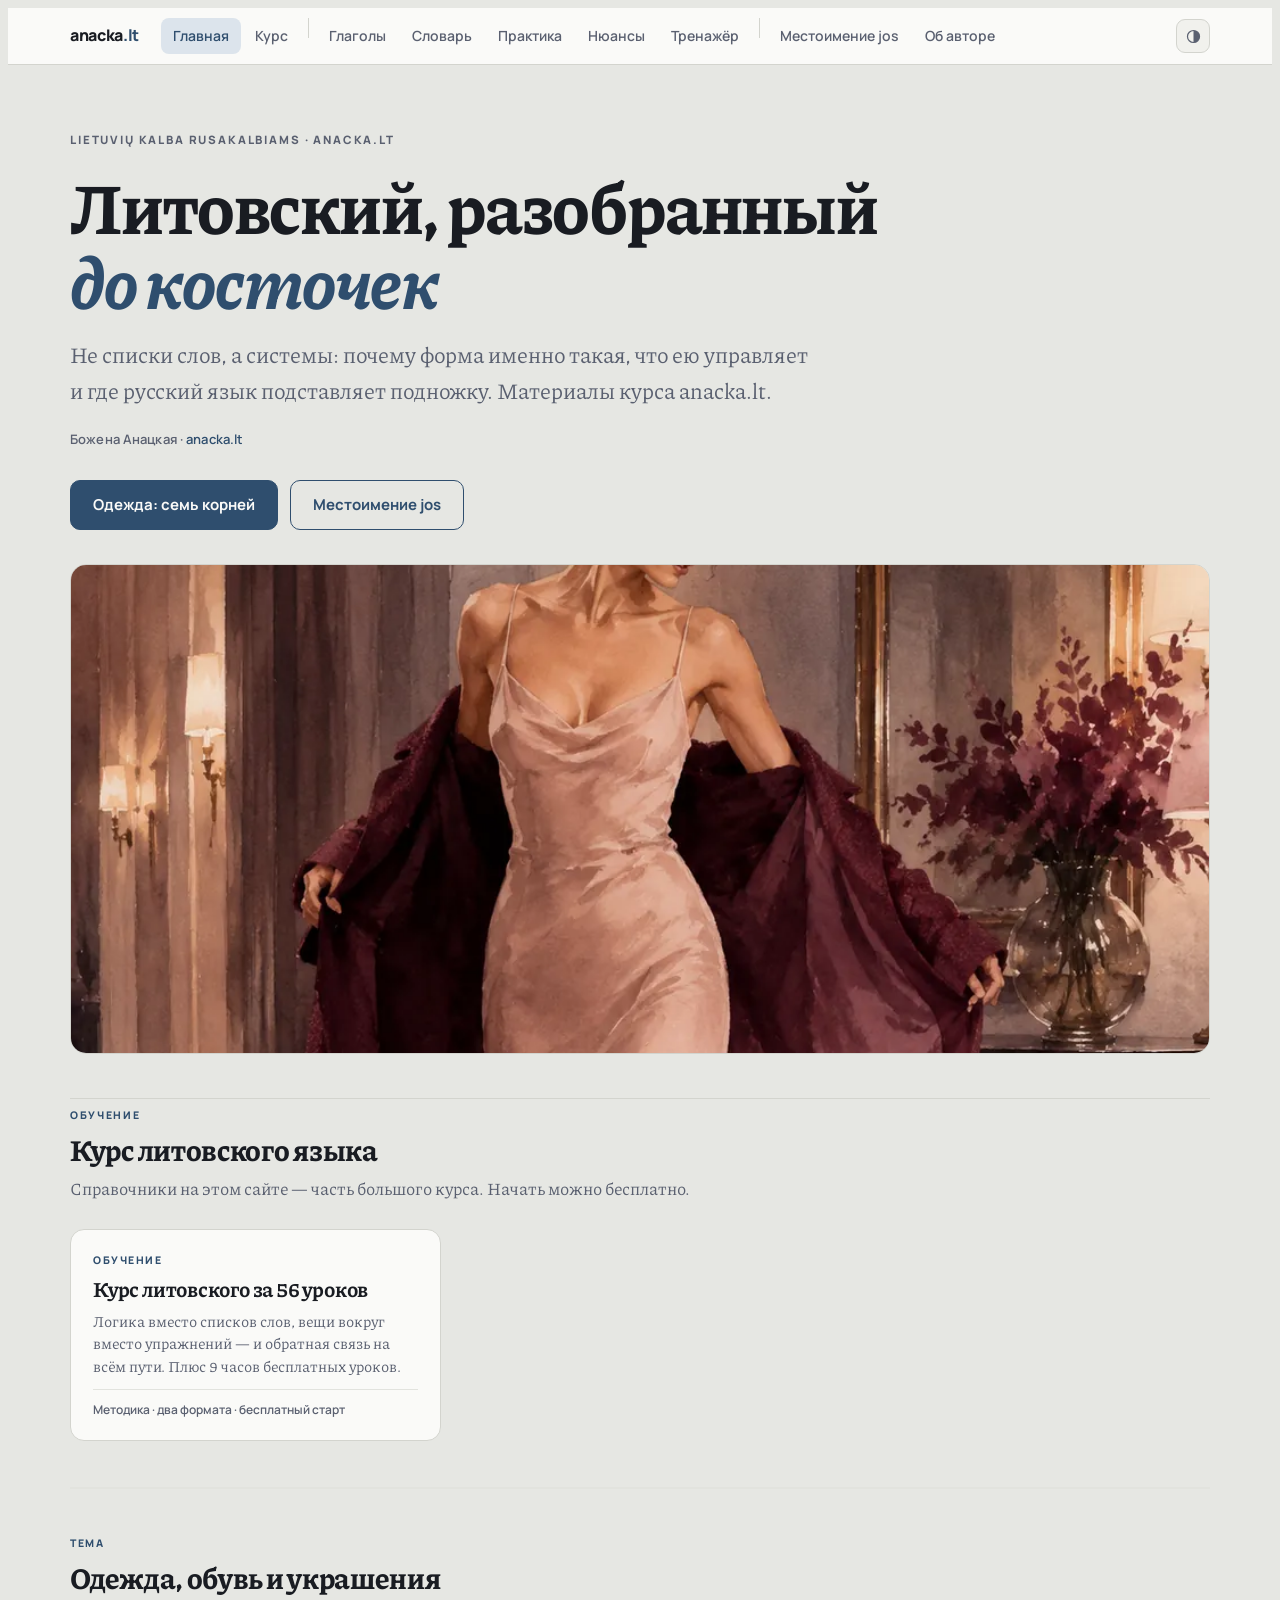
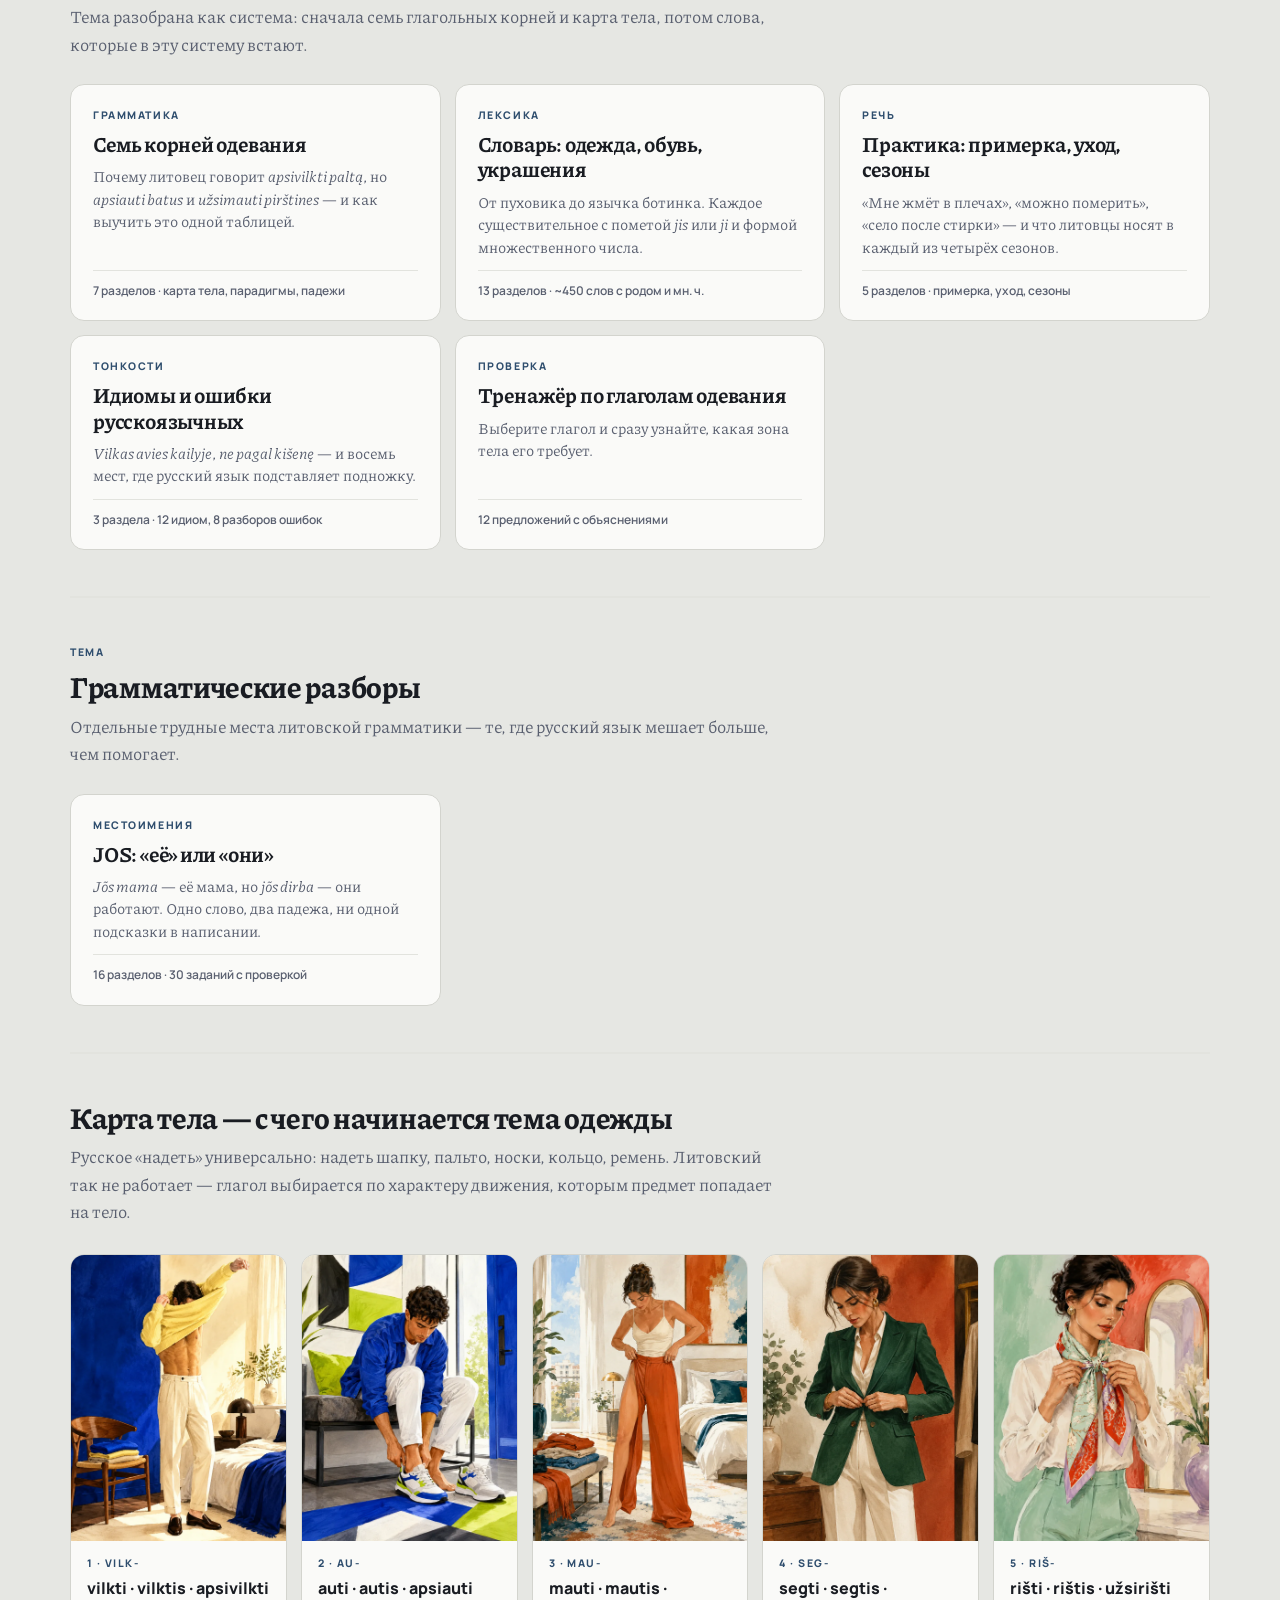
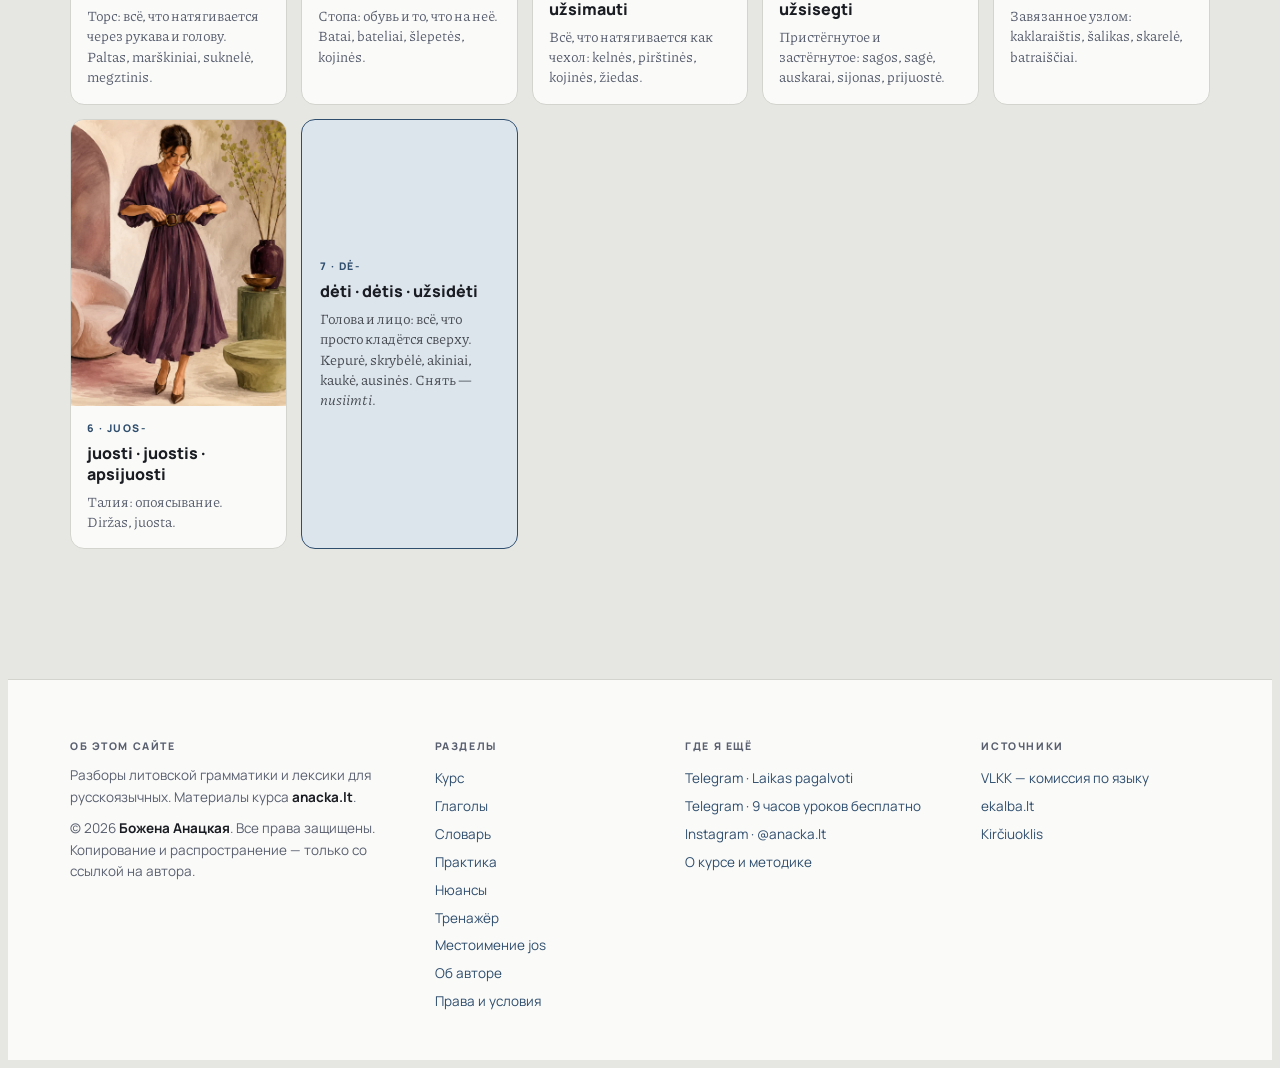
==== commit 749e0fd2: "Merge aed2b97a0d36b909b04975764f41434b94ffa1d1 into 610502c1a2614d3795acddf5b8943ff668fcc638" ====
--- a/index.html
+++ b/index.html
@@ -17,12 +17,62 @@
 <meta property="og:description" content="Разборы литовского языка для русскоязычных: тема одежды, обуви и украшений и грамматические трудности вроде местоимения jos. Системы, а не списки слов.">
 <meta property="og:locale" content="ru_RU">
 <meta name="twitter:card" content="summary">
+<link rel="license" href="teises.html">
+<script type="application/ld+json">
+{
+ "@context": "https://schema.org",
+ "@type": "WebPage",
+ "name": "Разборы литовского · anacka.lt",
+ "url": "https://apranga.netlify.app/",
+ "inLanguage": "ru",
+ "isPartOf": {
+  "@type": "WebSite",
+  "name": "Разборы литовского · anacka.lt",
+  "url": "https://apranga.netlify.app/"
+ },
+ "about": {
+  "@type": "Language",
+  "name": "Литовский язык",
+  "alternateName": "lietuvių kalba"
+ },
+ "author": {
+  "@type": "Person",
+  "name": "Божена Анацкая",
+  "alternateName": "Božena Anacka",
+  "url": "https://www.instagram.com/anacka.lt/"
+ },
+ "creator": {
+  "@type": "Person",
+  "name": "Божена Анацкая",
+  "alternateName": "Božena Anacka",
+  "url": "https://www.instagram.com/anacka.lt/"
+ },
+ "publisher": {
+  "@type": "Person",
+  "name": "Божена Анацкая",
+  "alternateName": "Božena Anacka",
+  "url": "https://www.instagram.com/anacka.lt/"
+ },
+ "copyrightHolder": {
+  "@type": "Person",
+  "name": "Божена Анацкая",
+  "alternateName": "Božena Anacka",
+  "url": "https://www.instagram.com/anacka.lt/"
+ },
+ "copyrightYear": 2026,
+ "copyrightNotice": "© 2026 Божена Анацкая (Božena Anacka). Все права защищены.",
+ "creditText": "Божена Анацкая, anacka.lt",
+ "license": "https://apranga.netlify.app/teises.html",
+ "usageInfo": "https://apranga.netlify.app/teises.html",
+ "description": "Разборы литовского языка для русскоязычных: тема одежды, обуви и украшений и грамматические трудности вроде местоимения jos. Системы, а не списки слов."
+}
+</script>
 <link rel="preconnect" href="https://fonts.googleapis.com"><link rel="preconnect" href="https://fonts.gstatic.com" crossorigin><link rel="stylesheet" href="https://fonts.googleapis.com/css2?family=Manrope:wght@400;500;600;800&family=Piazzolla:ital,opsz,wght@0,8..30,400;0,8..30,500;0,8..30,700;1,8..30,400;1,8..30,500&display=swap">
 <link rel="stylesheet" href="style.css">
 <script>try{var t=localStorage.getItem("theme");if(t==="dark"||t==="light")document.documentElement.setAttribute("data-theme",t);}catch(e){}</script>
 <script src="app.js" defer></script>
 </head>
 <body>
-<nav class="topnav" aria-label="Разделы сайта"><div class="topnav-in"><a class="tn-brand" href="index.html">anacka<span>.lt</span></a><div class="tn-links"><a href="index.html" aria-current="page">Главная</a><a href="kursas.html">Курс</a><span class="tn-sep"></span><a href="veiksmazodziai.html">Глаголы</a><a href="zodynas.html">Словарь</a><a href="praktika.html">Практика</a><a href="niuansai.html">Нюансы</a><a href="treniruokle.html">Тренажёр</a><span class="tn-sep"></span><a href="jos.html">Местоимение jos</a><a href="dudraugai.html">Два друга</a><a href="apie.html">Об авторе</a></div><button class="theme-btn" id="theme" type="button" aria-label="Переключить светлую и тёмную тему" title="Светлая / тёмная тема"><svg viewBox="0 0 24 24" width="17" height="17" aria-hidden="true"><circle cx="12" cy="12" r="8.5" fill="none" stroke="currentColor" stroke-width="1.7"/><path d="M12 3.5a8.5 8.5 0 0 1 0 17z" fill="currentColor"/></svg></button></div></nav><div class="shell"><header class="hero"><p class="kicker">Lietuvių kalba rusakalbiams · anacka.lt</p><h1>Литовский, разобранный <em>до косточек</em></h1><p class="standfirst">Не списки слов, а системы: почему форма именно такая, что ею управляет и где русский язык подставляет подножку. Материалы курса anacka.lt.</p><p class="byline">Божена Анацкая · <a href="https://www.instagram.com/anacka.lt/">anacka.lt</a></p><div class="btns"><a class="btn" href="/veiksmazodziai">Одежда: семь корней</a><a class="btn ghost" href="/jos">Местоимение jos</a></div><figure class="hero-img"><img src="01-apsivilkti-palta.webp" alt="Женщина в шёлковом платье накидывает бордовое пальто" width="1000" height="1250"></figure></header><section class="home-sec"><span class="topic-lbl">Обучение</span><h2>Курс литовского языка</h2><p class="sub">Справочники на этом сайте — часть большого курса. Начать можно бесплатно.</p><div class="cards"><a class="card-link" href="/kursas"><span class="cl-eyebrow">Обучение</span><span class="cl-title">Курс литовского за 56 уроков</span><span class="cl-desc">Логика вместо списков слов, вещи вокруг вместо упражнений — и обратная связь на всём пути. Плюс 9 часов бесплатных уроков.</span><span class="cl-meta">Методика · два формата · бесплатный старт</span></a></div></section><section class="home-sec"><span class="topic-lbl">Тема</span><h2>Одежда, обувь и украшения</h2><p class="sub">Тема разобрана как система: сначала семь глагольных корней и карта тела, потом слова, которые в эту систему встают.</p><div class="cards"><a class="card-link" href="/veiksmazodziai"><span class="cl-eyebrow">Грамматика</span><span class="cl-title">Семь корней одевания</span><span class="cl-desc">Почему литовец говорит <i>apsivilkti paltą</i>, но <i>apsiauti batus</i> и <i>užsimauti pirštines</i> — и как выучить это одной таблицей.</span><span class="cl-meta">7 разделов · карта тела, парадигмы, падежи</span></a><a class="card-link" href="/zodynas"><span class="cl-eyebrow">Лексика</span><span class="cl-title">Словарь: одежда, обувь, украшения</span><span class="cl-desc">От пуховика до язычка ботинка. Каждое существительное с пометой <i>jis</i> или <i>ji</i> и формой множественного числа.</span><span class="cl-meta">13 разделов · ~450 слов с родом и мн. ч.</span></a><a class="card-link" href="/praktika"><span class="cl-eyebrow">Речь</span><span class="cl-title">Практика: примерка, уход, сезоны</span><span class="cl-desc">«Мне жмёт в плечах», «можно померить», «село после стирки» — и что литовцы носят в каждый из четырёх сезонов.</span><span class="cl-meta">5 разделов · примерка, уход, сезоны</span></a><a class="card-link" href="/niuansai"><span class="cl-eyebrow">Тонкости</span><span class="cl-title">Идиомы и ошибки русскоязычных</span><span class="cl-desc"><i>Vilkas avies kailyje</i>, <i>ne pagal kišenę</i> — и восемь мест, где русский язык подставляет подножку.</span><span class="cl-meta">3 раздела · 12 идиом, 8 разборов ошибок</span></a><a class="card-link" href="/treniruokle"><span class="cl-eyebrow">Проверка</span><span class="cl-title">Тренажёр по глаголам одевания</span><span class="cl-desc">Выберите глагол и сразу узнайте, какая зона тела его требует.</span><span class="cl-meta">12 предложений с объяснениями</span></a></div></section><section class="home-sec"><span class="topic-lbl">Тема</span><h2>Грамматические разборы</h2><p class="sub">Отдельные трудные места литовской грамматики — те, где русский язык мешает больше, чем помогает.</p><div class="cards"><a class="card-link" href="/jos"><span class="cl-eyebrow">Местоимения</span><span class="cl-title">JOS: «её» или «они»</span><span class="cl-desc"><i>Jõs mama</i> — её мама, но <i>jõs dirba</i> — они работают. Одно слово, два падежа, ни одной подсказки в написании.</span><span class="cl-meta">16 разделов · 30 заданий с проверкой</span></a><a class="card-link" href="/dudraugai"><span class="cl-eyebrow">Падежи · тренажёр</span><span class="cl-title">Два друга: Vardininkas и Galininkas</span><span class="cl-desc">Назвать. Представить. Взаимодействовать. Предмет, описание, род и число, действие — и своё предложение с проверкой.</span><span class="cl-meta">8 разделов · конструктор фразы, письменные задания, повторы</span></a></div></section><section class="home-sec"><h2>Карта тела — с чего начинается тема одежды</h2><p class="sub">Русское «надеть» универсально: надеть шапку, пальто, носки, кольцо, ремень. Литовский так не работает — глагол выбирается по характеру движения, которым предмет попадает на тело.</p><div class="vmap"><div class="vc"><img src="02-vilktis-megztini.webp" alt="Мужчина снимает жёлтый свитер через голову" loading="lazy" width="1000" height="1250"><div class="vc-b"><span class="vc-n">1 · vilk‑</span><span class="vc-v">vilkti · vilktis · apsivilkti</span><span class="vc-d">Торс: всё, что натягивается через рукава и голову. Paltas, marškiniai, suknelė, megztinis.</span></div></div><div class="vc"><img src="05-apsiauti-sportbacius.webp" alt="Мужчина обувает кроссовки, сидя на скамье в прихожей" loading="lazy" width="1000" height="1250"><div class="vc-b"><span class="vc-n">2 · au‑</span><span class="vc-v">auti · autis · apsiauti</span><span class="vc-d">Стопа: обувь и то, что на неё. Batai, bateliai, šlepetės, kojinės.</span></div></div><div class="vc"><img src="10-uzsimauti-kelnes.webp" alt="Женщина натягивает широкие терракотовые брюки" loading="lazy" width="1000" height="1250"><div class="vc-b"><span class="vc-n">3 · mau‑</span><span class="vc-v">mauti · mautis · užsimauti</span><span class="vc-d">Всё, что натягивается как чехол: kelnės, pirštinės, kojinės, žiedas.</span></div></div><div class="vc"><img src="11-uzsisegti-svarka.webp" alt="Женщина застёгивает пуговицу зелёного пиджака" loading="lazy" width="1000" height="1250"><div class="vc-b"><span class="vc-n">4 · seg‑</span><span class="vc-v">segti · segtis · užsisegti</span><span class="vc-d">Пристёгнутое и застёгнутое: sagos, sagė, auskarai, sijonas, prijuostė.</span></div></div><div class="vc"><img src="03-uzsiristi-skarele.webp" alt="Женщина завязывает шёлковый платок на шее" loading="lazy" width="1000" height="1250"><div class="vc-b"><span class="vc-n">5 · riš‑</span><span class="vc-v">rišti · rištis · užsirišti</span><span class="vc-d">Завязанное узлом: kaklaraištis, šalikas, skarelė, batraiščiai.</span></div></div><div class="vc"><img src="07-apsijuosti-dirza.webp" alt="Женщина в сливовом платье застёгивает широкий кожаный ремень" loading="lazy" width="1000" height="1250"><div class="vc-b"><span class="vc-n">6 · juos‑</span><span class="vc-v">juosti · juostis · apsijuosti</span><span class="vc-d">Талия: опоясывание. Diržas, juosta.</span></div></div><div class="vc text-only"><div class="vc-b"><span class="vc-n">7 · dė‑</span><span class="vc-v">dėti · dėtis · užsidėti</span><span class="vc-d">Голова и лицо: всё, что просто кладётся сверху. Kepurė, skrybėlė, akiniai, kaukė, ausinės. Снять — <i>nusiimti</i>.</span></div></div></div></section></div><footer class="site-foot"><div class="sf-in"><div class="sf-copy"><h4>Об этом сайте</h4><p style="margin:0 0 10px">Разборы литовской грамматики и лексики для русскоязычных. Материалы курса <strong>anacka.lt</strong>.</p><p style="margin:0">© 2026 <strong>Божена Анацкая</strong>. Все права защищены.<br>Копирование и распространение — только со ссылкой на автора.</p></div><div><h4>Разделы</h4><a href="/kursas">Курс</a><a href="/veiksmazodziai">Глаголы</a><a href="/zodynas">Словарь</a><a href="/praktika">Практика</a><a href="/niuansai">Нюансы</a><a href="/treniruokle">Тренажёр</a><a href="/jos">Местоимение jos</a><a href="/dudraugai">Два друга</a><a href="/apie">Об авторе</a></div><div><h4>Где я ещё</h4><a href="https://t.me/laikaspagalvoti">Telegram · Laikas pagalvoti</a><a href="https://t.me/+fEglNyxAB5YzZmRi">Telegram · 9 часов уроков бесплатно</a><a href="https://www.instagram.com/anacka.lt/">Instagram · @anacka.lt</a><a href="/kursas">О курсе и методике</a></div><div><h4>Источники</h4><a href="https://www.vlkk.lt/">VLKK — комиссия по языку</a><a href="https://ekalba.lt/">ekalba.lt</a><a href="https://kalbu.vdu.lt/mokymosi-priemones/kirciuoklis/">Kirčiuoklis</a></div></div></footer>
+<nav class="topnav" aria-label="Разделы сайта"><div class="topnav-in"><a class="tn-brand" href="index.html">anacka<span>.lt</span></a><div class="tn-links"><a href="index.html" aria-current="page">Главная</a><a href="kursas.html">Курс</a><span class="tn-sep"></span><a href="veiksmazodziai.html">Глаголы</a><a href="zodynas.html">Словарь</a><a href="praktika.html">Практика</a><a href="niuansai.html">Нюансы</a><a href="treniruokle.html">Тренажёр</a><span class="tn-sep"></span><a href="jos.html">Местоимение jos</a><a href="apie.html">Об авторе</a></div><button class="theme-btn" id="theme" type="button" aria-label="Переключить светлую и тёмную тему" title="Светлая / тёмная тема"><svg viewBox="0 0 24 24" width="17" height="17" aria-hidden="true"><circle cx="12" cy="12" r="8.5" fill="none" stroke="currentColor" stroke-width="1.7"/><path d="M12 3.5a8.5 8.5 0 0 1 0 17z" fill="currentColor"/></svg></button></div></nav><div class="shell"><header class="hero"><p class="kicker">Lietuvių kalba rusakalbiams · anacka.lt</p><h1>Литовский, разобранный <em>до косточек</em></h1><p class="standfirst">Не списки слов, а системы: почему форма именно такая, что ею управляет и где русский язык подставляет подножку. Материалы курса anacka.lt.</p><p class="byline">Божена Анацкая · <a href="https://www.instagram.com/anacka.lt/">anacka.lt</a></p><div class="btns"><a class="btn" href="/veiksmazodziai">Одежда: семь корней</a><a class="btn ghost" href="/jos">Местоимение jos</a></div><figure class="hero-img"><img src="01-apsivilkti-palta.webp" alt="Женщина в шёлковом платье накидывает бордовое пальто" width="1000" height="1250"></figure></header><section class="home-sec"><span class="topic-lbl">Обучение</span><h2>Курс литовского языка</h2><p class="sub">Справочники на этом сайте — часть большого курса. Начать можно бесплатно.</p><div class="cards"><a class="card-link" href="/kursas"><span class="cl-eyebrow">Обучение</span><span class="cl-title">Курс литовского за 56 уроков</span><span class="cl-desc">Логика вместо списков слов, вещи вокруг вместо упражнений — и обратная связь на всём пути. Плюс 9 часов бесплатных уроков.</span><span class="cl-meta">Методика · два формата · бесплатный старт</span></a></div></section><section class="home-sec"><span class="topic-lbl">Тема</span><h2>Одежда, обувь и украшения</h2><p class="sub">Тема разобрана как система: сначала семь глагольных корней и карта тела, потом слова, которые в эту систему встают.</p><div class="cards"><a class="card-link" href="/veiksmazodziai"><span class="cl-eyebrow">Грамматика</span><span class="cl-title">Семь корней одевания</span><span class="cl-desc">Почему литовец говорит <i>apsivilkti paltą</i>, но <i>apsiauti batus</i> и <i>užsimauti pirštines</i> — и как выучить это одной таблицей.</span><span class="cl-meta">7 разделов · карта тела, парадигмы, падежи</span></a><a class="card-link" href="/zodynas"><span class="cl-eyebrow">Лексика</span><span class="cl-title">Словарь: одежда, обувь, украшения</span><span class="cl-desc">От пуховика до язычка ботинка. Каждое существительное с пометой <i>jis</i> или <i>ji</i> и формой множественного числа.</span><span class="cl-meta">13 разделов · ~450 слов с родом и мн. ч.</span></a><a class="card-link" href="/praktika"><span class="cl-eyebrow">Речь</span><span class="cl-title">Практика: примерка, уход, сезоны</span><span class="cl-desc">«Мне жмёт в плечах», «можно померить», «село после стирки» — и что литовцы носят в каждый из четырёх сезонов.</span><span class="cl-meta">5 разделов · примерка, уход, сезоны</span></a><a class="card-link" href="/niuansai"><span class="cl-eyebrow">Тонкости</span><span class="cl-title">Идиомы и ошибки русскоязычных</span><span class="cl-desc"><i>Vilkas avies kailyje</i>, <i>ne pagal kišenę</i> — и восемь мест, где русский язык подставляет подножку.</span><span class="cl-meta">3 раздела · 12 идиом, 8 разборов ошибок</span></a><a class="card-link" href="/treniruokle"><span class="cl-eyebrow">Проверка</span><span class="cl-title">Тренажёр по глаголам одевания</span><span class="cl-desc">Выберите глагол и сразу узнайте, какая зона тела его требует.</span><span class="cl-meta">12 предложений с объяснениями</span></a></div></section><section class="home-sec"><span class="topic-lbl">Тема</span><h2>Грамматические разборы</h2><p class="sub">Отдельные трудные места литовской грамматики — те, где русский язык мешает больше, чем помогает.</p><div class="cards"><a class="card-link" href="/jos"><span class="cl-eyebrow">Местоимения</span><span class="cl-title">JOS: «её» или «они»</span><span class="cl-desc"><i>Jõs mama</i> — её мама, но <i>jõs dirba</i> — они работают. Одно слово, два падежа, ни одной подсказки в написании.</span><span class="cl-meta">16 разделов · 30 заданий с проверкой</span></a></div></section><section class="home-sec"><h2>Карта тела — с чего начинается тема одежды</h2><p class="sub">Русское «надеть» универсально: надеть шапку, пальто, носки, кольцо, ремень. Литовский так не работает — глагол выбирается по характеру движения, которым предмет попадает на тело.</p><div class="vmap"><div class="vc"><img src="02-vilktis-megztini.webp" alt="Мужчина снимает жёлтый свитер через голову" loading="lazy" width="1000" height="1250"><div class="vc-b"><span class="vc-n">1 · vilk‑</span><span class="vc-v">vilkti · vilktis · apsivilkti</span><span class="vc-d">Торс: всё, что натягивается через рукава и голову. Paltas, marškiniai, suknelė, megztinis.</span></div></div><div class="vc"><img src="05-apsiauti-sportbacius.webp" alt="Мужчина обувает кроссовки, сидя на скамье в прихожей" loading="lazy" width="1000" height="1250"><div class="vc-b"><span class="vc-n">2 · au‑</span><span class="vc-v">auti · autis · apsiauti</span><span class="vc-d">Стопа: обувь и то, что на неё. Batai, bateliai, šlepetės, kojinės.</span></div></div><div class="vc"><img src="10-uzsimauti-kelnes.webp" alt="Женщина натягивает широкие терракотовые брюки" loading="lazy" width="1000" height="1250"><div class="vc-b"><span class="vc-n">3 · mau‑</span><span class="vc-v">mauti · mautis · užsimauti</span><span class="vc-d">Всё, что натягивается как чехол: kelnės, pirštinės, kojinės, žiedas.</span></div></div><div class="vc"><img src="11-uzsisegti-svarka.webp" alt="Женщина застёгивает пуговицу зелёного пиджака" loading="lazy" width="1000" height="1250"><div class="vc-b"><span class="vc-n">4 · seg‑</span><span class="vc-v">segti · segtis · užsisegti</span><span class="vc-d">Пристёгнутое и застёгнутое: sagos, sagė, auskarai, sijonas, prijuostė.</span></div></div><div class="vc"><img src="03-uzsiristi-skarele.webp" alt="Женщина завязывает шёлковый платок на шее" loading="lazy" width="1000" height="1250"><div class="vc-b"><span class="vc-n">5 · riš‑</span><span class="vc-v">rišti · rištis · užsirišti</span><span class="vc-d">Завязанное узлом: kaklaraištis, šalikas, skarelė, batraiščiai.</span></div></div><div class="vc"><img src="07-apsijuosti-dirza.webp" alt="Женщина в сливовом платье застёгивает широкий кожаный ремень" loading="lazy" width="1000" height="1250"><div class="vc-b"><span class="vc-n">6 · juos‑</span><span class="vc-v">juosti · juostis · apsijuosti</span><span class="vc-d">Талия: опоясывание. Diržas, juosta.</span></div></div><div class="vc text-only"><div class="vc-b"><span class="vc-n">7 · dė‑</span><span class="vc-v">dėti · dėtis · užsidėti</span><span class="vc-d">Голова и лицо: всё, что просто кладётся сверху. Kepurė, skrybėlė, akiniai, kaukė, ausinės. Снять — <i>nusiimti</i>.</span></div></div></div></section></div><footer class="site-foot"><div class="sf-in"><div class="sf-copy"><h4>Об этом сайте</h4><p style="margin:0 0 10px">Разборы литовской грамматики и лексики для русскоязычных. Материалы курса <strong>anacka.lt</strong>.</p><p style="margin:0">© 2026 <strong>Божена Анацкая</strong>. Все права защищены.<br>Копирование и распространение — только со ссылкой на автора.</p></div><div><h4>Разделы</h4><a href="/kursas">Курс</a><a href="/veiksmazodziai">Глаголы</a><a href="/zodynas">Словарь</a><a href="/praktika">Практика</a><a href="/niuansai">Нюансы</a><a href="/treniruokle">Тренажёр</a><a href="/jos">Местоимение jos</a><a href="/apie">Об авторе</a><a href="/teises">Права и условия</a></div><div><h4>Где я ещё</h4><a href="https://t.me/laikaspagalvoti">Telegram · Laikas pagalvoti</a><a href="https://t.me/+fEglNyxAB5YzZmRi">Telegram · 9 часов уроков бесплатно</a><a href="https://www.instagram.com/anacka.lt/">Instagram · @anacka.lt</a><a href="/kursas">О курсе и методике</a></div><div><h4>Источники</h4><a href="https://www.vlkk.lt/">VLKK — комиссия по языку</a><a href="https://ekalba.lt/">ekalba.lt</a><a href="https://kalbu.vdu.lt/mokymosi-priemones/kirciuoklis/">Kirčiuoklis</a></div></div></footer>
 </body>
 </html>
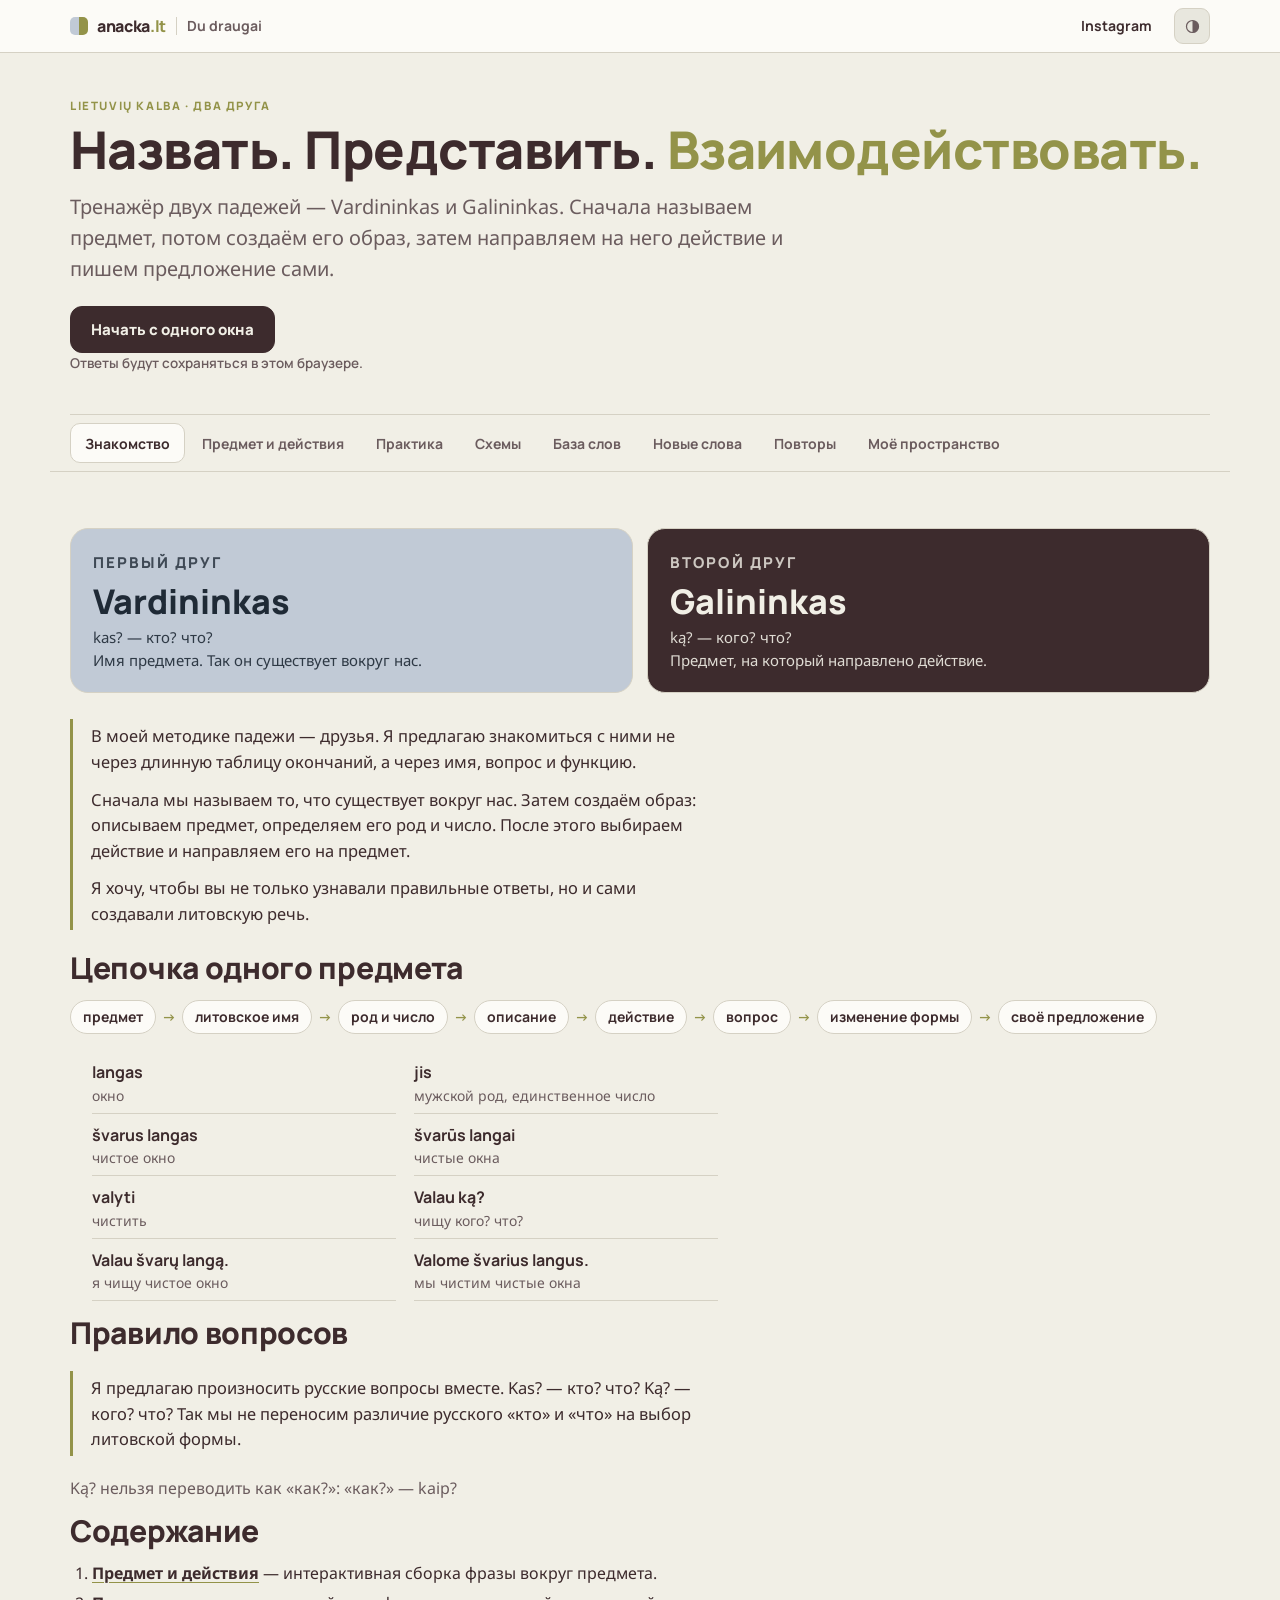
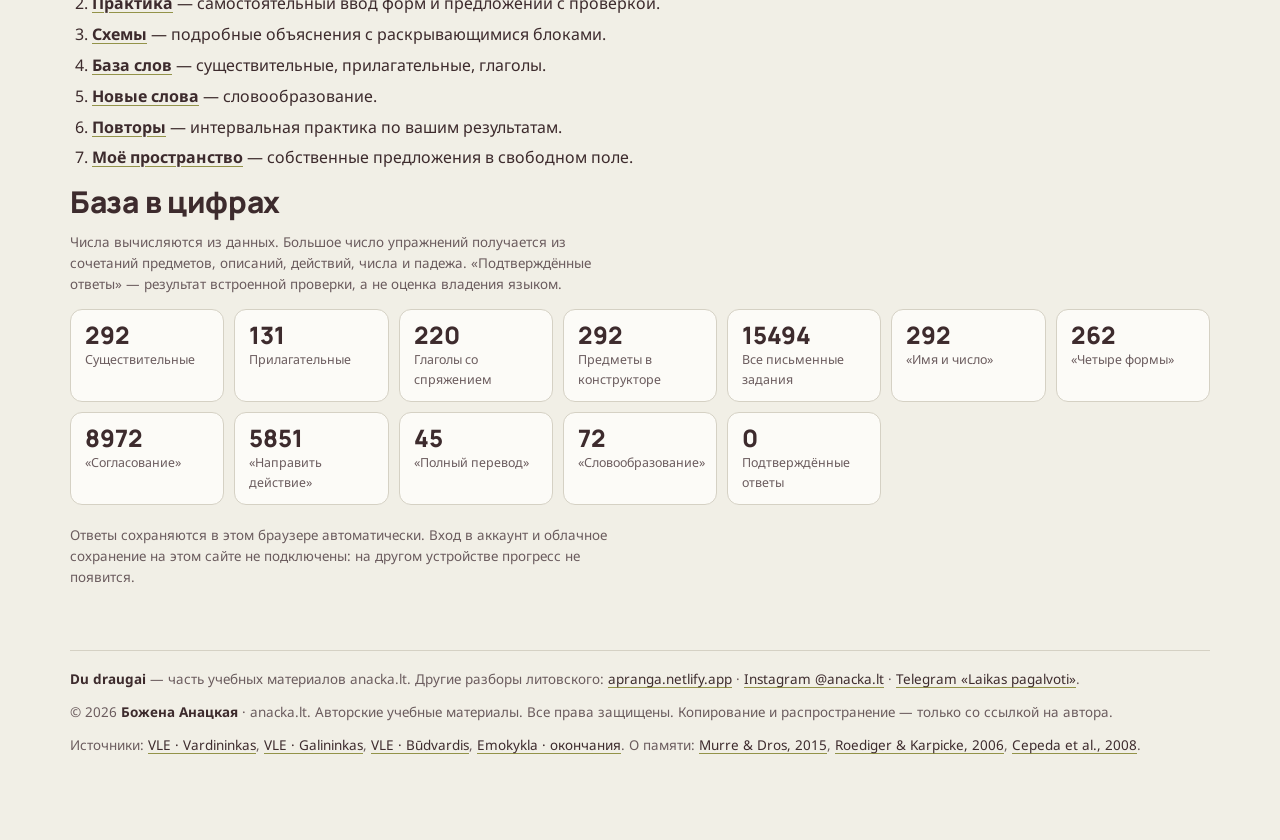
==== commit 89d52ecd: "Du draugai: исходники отдельного сайта Самостоятельный сайт тренажёра двух падежей: своя главная, св" ====
--- a/index.html
+++ b/index.html
@@ -3,76 +3,355 @@
 <head>
 <meta charset="utf-8">
 <meta name="viewport" content="width=device-width, initial-scale=1">
-<title>Разборы литовского · anacka.lt</title>
-<meta name="description" content="Разборы литовского языка для русскоязычных: тема одежды, обуви и украшений и грамматические трудности вроде местоимения jos. Системы, а не списки слов.">
+<title>Du draugai · Vardininkas и Galininkas</title>
+<meta name="description" content="Тренажёр двух литовских падежей по методике Божены Анацкой: назвать предмет, создать образ, направить действие и написать своё предложение. Письменные задания с проверкой, объяснения и повторы.">
 <meta name="author" content="Божена Анацкая">
 <meta name="copyright" content="© 2026 Божена Анацкая. Все права защищены.">
 <meta name="color-scheme" content="light dark">
-<link rel="icon" href="data:image/svg+xml,%3Csvg xmlns='http://www.w3.org/2000/svg' viewBox='0 0 64 64'%3E%3Crect width='64' height='64' rx='14' fill='%232F4E6E'/%3E%3Ctext x='32' y='45' font-family='Georgia,serif' font-size='38' font-weight='700' fill='%23F1F1ED' text-anchor='middle'%3EA%3C/text%3E%3C/svg%3E">
-<link rel="canonical" href="https://apranga.netlify.app/">
+<link rel="icon" href="favicon.svg" type="image/svg+xml">
+<link rel="canonical" href="https://du-draugai.netlify.app/">
 <meta property="og:type" content="website">
-<meta property="og:url" content="https://apranga.netlify.app/">
-<meta property="og:site_name" content="Разборы литовского · anacka.lt">
-<meta property="og:title" content="Разборы литовского · anacka.lt">
-<meta property="og:description" content="Разборы литовского языка для русскоязычных: тема одежды, обуви и украшений и грамматические трудности вроде местоимения jos. Системы, а не списки слов.">
+<meta property="og:url" content="https://du-draugai.netlify.app/">
+<meta property="og:site_name" content="Du draugai · anacka.lt">
+<meta property="og:title" content="Du draugai · Vardininkas и Galininkas">
+<meta property="og:description" content="Назвать. Представить. Взаимодействовать. Тренажёр двух падежей с самостоятельным письмом, проверкой, объяснениями и повторами.">
 <meta property="og:locale" content="ru_RU">
 <meta name="twitter:card" content="summary">
-<link rel="license" href="teises.html">
-<script type="application/ld+json">
-{
- "@context": "https://schema.org",
- "@type": "WebPage",
- "name": "Разборы литовского · anacka.lt",
- "url": "https://apranga.netlify.app/",
- "inLanguage": "ru",
- "isPartOf": {
-  "@type": "WebSite",
-  "name": "Разборы литовского · anacka.lt",
-  "url": "https://apranga.netlify.app/"
- },
- "about": {
-  "@type": "Language",
-  "name": "Литовский язык",
-  "alternateName": "lietuvių kalba"
- },
- "author": {
-  "@type": "Person",
-  "name": "Божена Анацкая",
-  "alternateName": "Božena Anacka",
-  "url": "https://www.instagram.com/anacka.lt/"
- },
- "creator": {
-  "@type": "Person",
-  "name": "Божена Анацкая",
-  "alternateName": "Božena Anacka",
-  "url": "https://www.instagram.com/anacka.lt/"
- },
- "publisher": {
-  "@type": "Person",
-  "name": "Божена Анацкая",
-  "alternateName": "Božena Anacka",
-  "url": "https://www.instagram.com/anacka.lt/"
- },
- "copyrightHolder": {
-  "@type": "Person",
-  "name": "Божена Анацкая",
-  "alternateName": "Božena Anacka",
-  "url": "https://www.instagram.com/anacka.lt/"
- },
- "copyrightYear": 2026,
- "copyrightNotice": "© 2026 Божена Анацкая (Božena Anacka). Все права защищены.",
- "creditText": "Божена Анацкая, anacka.lt",
- "license": "https://apranga.netlify.app/teises.html",
- "usageInfo": "https://apranga.netlify.app/teises.html",
- "description": "Разборы литовского языка для русскоязычных: тема одежды, обуви и украшений и грамматические трудности вроде местоимения jos. Системы, а не списки слов."
-}
-</script>
-<link rel="preconnect" href="https://fonts.googleapis.com"><link rel="preconnect" href="https://fonts.gstatic.com" crossorigin><link rel="stylesheet" href="https://fonts.googleapis.com/css2?family=Manrope:wght@400;500;600;800&family=Piazzolla:ital,opsz,wght@0,8..30,400;0,8..30,500;0,8..30,700;1,8..30,400;1,8..30,500&display=swap">
-<link rel="stylesheet" href="style.css">
-<script>try{var t=localStorage.getItem("theme");if(t==="dark"||t==="light")document.documentElement.setAttribute("data-theme",t);}catch(e){}</script>
+<link rel="preconnect" href="https://fonts.googleapis.com"><link rel="preconnect" href="https://fonts.gstatic.com" crossorigin>
+<link rel="stylesheet" href="https://fonts.googleapis.com/css2?family=Manrope:wght@400;500;600;800&family=Noto+Sans:ital,wght@0,400;0,500;0,700;1,400&display=swap">
+<link rel="stylesheet" href="styles.css">
+<script>try{var t=localStorage.getItem("dd-theme");if(t==="dark"||t==="light")document.documentElement.setAttribute("data-theme",t);}catch(e){}</script>
+<script src="data.js" defer></script>
 <script src="app.js" defer></script>
 </head>
 <body>
-<nav class="topnav" aria-label="Разделы сайта"><div class="topnav-in"><a class="tn-brand" href="index.html">anacka<span>.lt</span></a><div class="tn-links"><a href="index.html" aria-current="page">Главная</a><a href="kursas.html">Курс</a><span class="tn-sep"></span><a href="veiksmazodziai.html">Глаголы</a><a href="zodynas.html">Словарь</a><a href="praktika.html">Практика</a><a href="niuansai.html">Нюансы</a><a href="treniruokle.html">Тренажёр</a><span class="tn-sep"></span><a href="jos.html">Местоимение jos</a><a href="apie.html">Об авторе</a></div><button class="theme-btn" id="theme" type="button" aria-label="Переключить светлую и тёмную тему" title="Светлая / тёмная тема"><svg viewBox="0 0 24 24" width="17" height="17" aria-hidden="true"><circle cx="12" cy="12" r="8.5" fill="none" stroke="currentColor" stroke-width="1.7"/><path d="M12 3.5a8.5 8.5 0 0 1 0 17z" fill="currentColor"/></svg></button></div></nav><div class="shell"><header class="hero"><p class="kicker">Lietuvių kalba rusakalbiams · anacka.lt</p><h1>Литовский, разобранный <em>до косточек</em></h1><p class="standfirst">Не списки слов, а системы: почему форма именно такая, что ею управляет и где русский язык подставляет подножку. Материалы курса anacka.lt.</p><p class="byline">Божена Анацкая · <a href="https://www.instagram.com/anacka.lt/">anacka.lt</a></p><div class="btns"><a class="btn" href="/veiksmazodziai">Одежда: семь корней</a><a class="btn ghost" href="/jos">Местоимение jos</a></div><figure class="hero-img"><img src="01-apsivilkti-palta.webp" alt="Женщина в шёлковом платье накидывает бордовое пальто" width="1000" height="1250"></figure></header><section class="home-sec"><span class="topic-lbl">Обучение</span><h2>Курс литовского языка</h2><p class="sub">Справочники на этом сайте — часть большого курса. Начать можно бесплатно.</p><div class="cards"><a class="card-link" href="/kursas"><span class="cl-eyebrow">Обучение</span><span class="cl-title">Курс литовского за 56 уроков</span><span class="cl-desc">Логика вместо списков слов, вещи вокруг вместо упражнений — и обратная связь на всём пути. Плюс 9 часов бесплатных уроков.</span><span class="cl-meta">Методика · два формата · бесплатный старт</span></a></div></section><section class="home-sec"><span class="topic-lbl">Тема</span><h2>Одежда, обувь и украшения</h2><p class="sub">Тема разобрана как система: сначала семь глагольных корней и карта тела, потом слова, которые в эту систему встают.</p><div class="cards"><a class="card-link" href="/veiksmazodziai"><span class="cl-eyebrow">Грамматика</span><span class="cl-title">Семь корней одевания</span><span class="cl-desc">Почему литовец говорит <i>apsivilkti paltą</i>, но <i>apsiauti batus</i> и <i>užsimauti pirštines</i> — и как выучить это одной таблицей.</span><span class="cl-meta">7 разделов · карта тела, парадигмы, падежи</span></a><a class="card-link" href="/zodynas"><span class="cl-eyebrow">Лексика</span><span class="cl-title">Словарь: одежда, обувь, украшения</span><span class="cl-desc">От пуховика до язычка ботинка. Каждое существительное с пометой <i>jis</i> или <i>ji</i> и формой множественного числа.</span><span class="cl-meta">13 разделов · ~450 слов с родом и мн. ч.</span></a><a class="card-link" href="/praktika"><span class="cl-eyebrow">Речь</span><span class="cl-title">Практика: примерка, уход, сезоны</span><span class="cl-desc">«Мне жмёт в плечах», «можно померить», «село после стирки» — и что литовцы носят в каждый из четырёх сезонов.</span><span class="cl-meta">5 разделов · примерка, уход, сезоны</span></a><a class="card-link" href="/niuansai"><span class="cl-eyebrow">Тонкости</span><span class="cl-title">Идиомы и ошибки русскоязычных</span><span class="cl-desc"><i>Vilkas avies kailyje</i>, <i>ne pagal kišenę</i> — и восемь мест, где русский язык подставляет подножку.</span><span class="cl-meta">3 раздела · 12 идиом, 8 разборов ошибок</span></a><a class="card-link" href="/treniruokle"><span class="cl-eyebrow">Проверка</span><span class="cl-title">Тренажёр по глаголам одевания</span><span class="cl-desc">Выберите глагол и сразу узнайте, какая зона тела его требует.</span><span class="cl-meta">12 предложений с объяснениями</span></a></div></section><section class="home-sec"><span class="topic-lbl">Тема</span><h2>Грамматические разборы</h2><p class="sub">Отдельные трудные места литовской грамматики — те, где русский язык мешает больше, чем помогает.</p><div class="cards"><a class="card-link" href="/jos"><span class="cl-eyebrow">Местоимения</span><span class="cl-title">JOS: «её» или «они»</span><span class="cl-desc"><i>Jõs mama</i> — её мама, но <i>jõs dirba</i> — они работают. Одно слово, два падежа, ни одной подсказки в написании.</span><span class="cl-meta">16 разделов · 30 заданий с проверкой</span></a></div></section><section class="home-sec"><h2>Карта тела — с чего начинается тема одежды</h2><p class="sub">Русское «надеть» универсально: надеть шапку, пальто, носки, кольцо, ремень. Литовский так не работает — глагол выбирается по характеру движения, которым предмет попадает на тело.</p><div class="vmap"><div class="vc"><img src="02-vilktis-megztini.webp" alt="Мужчина снимает жёлтый свитер через голову" loading="lazy" width="1000" height="1250"><div class="vc-b"><span class="vc-n">1 · vilk‑</span><span class="vc-v">vilkti · vilktis · apsivilkti</span><span class="vc-d">Торс: всё, что натягивается через рукава и голову. Paltas, marškiniai, suknelė, megztinis.</span></div></div><div class="vc"><img src="05-apsiauti-sportbacius.webp" alt="Мужчина обувает кроссовки, сидя на скамье в прихожей" loading="lazy" width="1000" height="1250"><div class="vc-b"><span class="vc-n">2 · au‑</span><span class="vc-v">auti · autis · apsiauti</span><span class="vc-d">Стопа: обувь и то, что на неё. Batai, bateliai, šlepetės, kojinės.</span></div></div><div class="vc"><img src="10-uzsimauti-kelnes.webp" alt="Женщина натягивает широкие терракотовые брюки" loading="lazy" width="1000" height="1250"><div class="vc-b"><span class="vc-n">3 · mau‑</span><span class="vc-v">mauti · mautis · užsimauti</span><span class="vc-d">Всё, что натягивается как чехол: kelnės, pirštinės, kojinės, žiedas.</span></div></div><div class="vc"><img src="11-uzsisegti-svarka.webp" alt="Женщина застёгивает пуговицу зелёного пиджака" loading="lazy" width="1000" height="1250"><div class="vc-b"><span class="vc-n">4 · seg‑</span><span class="vc-v">segti · segtis · užsisegti</span><span class="vc-d">Пристёгнутое и застёгнутое: sagos, sagė, auskarai, sijonas, prijuostė.</span></div></div><div class="vc"><img src="03-uzsiristi-skarele.webp" alt="Женщина завязывает шёлковый платок на шее" loading="lazy" width="1000" height="1250"><div class="vc-b"><span class="vc-n">5 · riš‑</span><span class="vc-v">rišti · rištis · užsirišti</span><span class="vc-d">Завязанное узлом: kaklaraištis, šalikas, skarelė, batraiščiai.</span></div></div><div class="vc"><img src="07-apsijuosti-dirza.webp" alt="Женщина в сливовом платье застёгивает широкий кожаный ремень" loading="lazy" width="1000" height="1250"><div class="vc-b"><span class="vc-n">6 · juos‑</span><span class="vc-v">juosti · juostis · apsijuosti</span><span class="vc-d">Талия: опоясывание. Diržas, juosta.</span></div></div><div class="vc text-only"><div class="vc-b"><span class="vc-n">7 · dė‑</span><span class="vc-v">dėti · dėtis · užsidėti</span><span class="vc-d">Голова и лицо: всё, что просто кладётся сверху. Kepurė, skrybėlė, akiniai, kaukė, ausinės. Снять — <i>nusiimti</i>.</span></div></div></div></section></div><footer class="site-foot"><div class="sf-in"><div class="sf-copy"><h4>Об этом сайте</h4><p style="margin:0 0 10px">Разборы литовской грамматики и лексики для русскоязычных. Материалы курса <strong>anacka.lt</strong>.</p><p style="margin:0">© 2026 <strong>Божена Анацкая</strong>. Все права защищены.<br>Копирование и распространение — только со ссылкой на автора.</p></div><div><h4>Разделы</h4><a href="/kursas">Курс</a><a href="/veiksmazodziai">Глаголы</a><a href="/zodynas">Словарь</a><a href="/praktika">Практика</a><a href="/niuansai">Нюансы</a><a href="/treniruokle">Тренажёр</a><a href="/jos">Местоимение jos</a><a href="/apie">Об авторе</a><a href="/teises">Права и условия</a></div><div><h4>Где я ещё</h4><a href="https://t.me/laikaspagalvoti">Telegram · Laikas pagalvoti</a><a href="https://t.me/+fEglNyxAB5YzZmRi">Telegram · 9 часов уроков бесплатно</a><a href="https://www.instagram.com/anacka.lt/">Instagram · @anacka.lt</a><a href="/kursas">О курсе и методике</a></div><div><h4>Источники</h4><a href="https://www.vlkk.lt/">VLKK — комиссия по языку</a><a href="https://ekalba.lt/">ekalba.lt</a><a href="https://kalbu.vdu.lt/mokymosi-priemones/kirciuoklis/">Kirčiuoklis</a></div></div></footer>
+<header class="site-bar">
+  <div class="site-bar-in">
+    <a class="site-brand" href="./"><span class="site-mark" aria-hidden="true"></span>anacka<span class="site-brand-dot">.lt</span></a>
+    <span class="site-sep" aria-hidden="true"></span>
+    <span class="site-name">Du draugai</span>
+    <a class="site-link" href="https://www.instagram.com/anacka.lt/">Instagram</a>
+    <button class="site-theme" id="dd-theme" type="button" aria-label="Переключить светлую и тёмную тему" title="Светлая / тёмная тема">
+      <svg viewBox="0 0 24 24" width="17" height="17" aria-hidden="true"><circle cx="12" cy="12" r="8.5" fill="none" stroke="currentColor" stroke-width="1.7"/><path d="M12 3.5a8.5 8.5 0 0 1 0 17z" fill="currentColor"/></svg>
+    </button>
+  </div>
+</header>
+<div class="dd">
+<div class="dd-in">
+
+<header class="dd-head">
+  <span class="dd-eyebrow">Lietuvių kalba · Два друга</span>
+  <h1>Назвать. Представить. <em>Взаимодействовать.</em></h1>
+  <p class="dd-standfirst">Тренажёр двух падежей — Vardininkas и Galininkas. Сначала называем предмет, потом создаём его образ, затем направляем на него действие и пишем предложение сами.</p>
+  <div class="dd-btns"><button type="button" class="dd-btn" data-goto="builder">Начать с одного окна</button><button type="button" class="dd-btn ghost" id="dd-continue" hidden>Продолжить последнее задание</button></div>
+  <p class="dd-status" id="dd-status" aria-live="polite">Загружаем прогресс…</p>
+</header>
+
+<div class="dd-tabs" id="dd-tabs">
+  <div class="dd-tablist" role="tablist" aria-label="Разделы тренажёра">
+    <button class="dd-tab" role="tab" type="button" data-tab="intro" aria-selected="true" aria-controls="dd-intro">Знакомство</button>
+    <button class="dd-tab" role="tab" type="button" data-tab="builder" aria-selected="false" aria-controls="dd-builder">Предмет и действия</button>
+    <button class="dd-tab" role="tab" type="button" data-tab="practice" aria-selected="false" aria-controls="dd-practice">Практика</button>
+    <button class="dd-tab" role="tab" type="button" data-tab="lessons" aria-selected="false" aria-controls="dd-lessons">Схемы</button>
+    <button class="dd-tab" role="tab" type="button" data-tab="dict" aria-selected="false" aria-controls="dd-dict">База слов</button>
+    <button class="dd-tab" role="tab" type="button" data-tab="formation" aria-selected="false" aria-controls="dd-formation">Новые слова</button>
+    <button class="dd-tab" role="tab" type="button" data-tab="review" aria-selected="false" aria-controls="dd-review">Повторы</button>
+    <button class="dd-tab" role="tab" type="button" data-tab="space" aria-selected="false" aria-controls="dd-space">Моё пространство</button>
+  </div>
+</div>
+
+<!-- ===================== Знакомство ===================== -->
+<section class="dd-panel" id="dd-intro" role="tabpanel">
+  <div class="dd-friends">
+    <div class="dd-friend kas"><span class="dd-eyebrow">Первый друг</span><b>Vardininkas</b><span>kas? — кто? что?</span><span>Имя предмета. Так он существует вокруг нас.</span></div>
+    <div class="dd-friend ka"><span class="dd-eyebrow">Второй друг</span><b>Galininkas</b><span>ką? — кого? что?</span><span>Предмет, на который направлено действие.</span></div>
+  </div>
+  <div class="dd-quote">
+    <p>В моей методике падежи — друзья. Я предлагаю знакомиться с ними не через длинную таблицу окончаний, а через имя, вопрос и функцию.</p>
+    <p>Сначала мы называем то, что существует вокруг нас. Затем создаём образ: описываем предмет, определяем его род и число. После этого выбираем действие и направляем его на предмет.</p>
+    <p>Я хочу, чтобы вы не только узнавали правильные ответы, но и сами создавали литовскую речь.</p>
+  </div>
+  <h2>Цепочка одного предмета</h2>
+  <div class="dd-chain"><span>предмет</span><i>→</i><span>литовское имя</span><i>→</i><span>род и число</span><i>→</i><span>описание</span><i>→</i><span>действие</span><i>→</i><span>вопрос</span><i>→</i><span>изменение формы</span><i>→</i><span>своё предложение</span></div>
+  <ul class="dd-ex">
+    <li><b>langas</b><span>окно</span></li>
+    <li><b>jis</b><span>мужской род, единственное число</span></li>
+    <li><b>švarus langas</b><span>чистое окно</span></li>
+    <li><b>švarūs langai</b><span>чистые окна</span></li>
+    <li><b>valyti</b><span>чистить</span></li>
+    <li><b>Valau ką?</b><span>чищу кого? что?</span></li>
+    <li><b>Valau švarų langą.</b><span>я чищу чистое окно</span></li>
+    <li><b>Valome švarius langus.</b><span>мы чистим чистые окна</span></li>
+  </ul>
+  <h2>Правило вопросов</h2>
+  <div class="dd-quote"><p>Я предлагаю произносить русские вопросы вместе. Kas? — кто? что? Ką? — кого? что? Так мы не переносим различие русского «кто» и «что» на выбор литовской формы.</p></div>
+  <p class="dd-muted">Ką? нельзя переводить как «как?»: «как?» — kaip?</p>
+  <h2>Содержание</h2>
+  <ol>
+    <li><button type="button" class="dd-link" data-goto="builder">Предмет и действия</button> — интерактивная сборка фразы вокруг предмета.</li>
+    <li><button type="button" class="dd-link" data-goto="practice">Практика</button> — самостоятельный ввод форм и предложений с проверкой.</li>
+    <li><button type="button" class="dd-link" data-goto="lessons">Схемы</button> — подробные объяснения с раскрывающимися блоками.</li>
+    <li><button type="button" class="dd-link" data-goto="dict">База слов</button> — существительные, прилагательные, глаголы.</li>
+    <li><button type="button" class="dd-link" data-goto="formation">Новые слова</button> — словообразование.</li>
+    <li><button type="button" class="dd-link" data-goto="review">Повторы</button> — интервальная практика по вашим результатам.</li>
+    <li><button type="button" class="dd-link" data-goto="space">Моё пространство</button> — собственные предложения в свободном поле.</li>
+  </ol>
+  <h2>База в цифрах</h2>
+  <p class="dd-muted dd-small">Числа вычисляются из данных. Большое число упражнений получается из сочетаний предметов, описаний, действий, числа и падежа. «Подтверждённые ответы» — результат встроенной проверки, а не оценка владения языком.</p>
+  <div class="dd-counters" id="dd-counters"></div>
+  <p class="dd-muted dd-small">Ответы сохраняются в этом браузере автоматически. Вход в аккаунт и облачное сохранение на этом сайте не подключены: на другом устройстве прогресс не появится.</p>
+</section>
+
+<!-- ===================== Предмет и действия ===================== -->
+<section class="dd-panel" id="dd-builder" role="tabpanel" hidden>
+  <h2>Предмет и действия</h2>
+  <p class="dd-muted">Выберите предмет, число, описание, действие и того, кто действует. Фраза обновляется сразу. Число предмета и действующий — два разных переключателя.</p>
+  <div class="dd-grid">
+    <div>
+      <div class="dd-box">
+        <label class="dd-label" for="dd-object">Шаг 1 · Предмет</label>
+        <select class="dd-select" id="dd-object"></select>
+        <span class="dd-label" style="margin-top:14px">Шаг 2 · Число</span>
+        <div class="dd-seg-row" id="dd-number"></div>
+        <p class="dd-muted dd-small" id="dd-number-note"></p>
+      </div>
+      <div class="dd-box accent" id="dd-name" style="margin-top:14px"></div>
+      <div class="dd-box" style="margin-top:14px">
+        <span class="dd-label">Шаг 6 · Кто действует</span>
+        <div class="dd-seg-row" id="dd-prons"></div>
+        <p class="dd-muted dd-small">jis и ji, jie и jos дают одну и ту же форму глагола. Род действующего не влияет на описание предмета.</p>
+      </div>
+    </div>
+    <div>
+      <div class="dd-box">
+        <span class="dd-label">Шаг 4 · Создаю образ · описания</span>
+        <div class="dd-chips" id="dd-adjs"></div>
+      </div>
+      <div class="dd-box" style="margin-top:14px">
+        <span class="dd-label">Шаг 5 · Выбираю действие</span>
+        <div class="dd-chips" id="dd-acts"></div>
+      </div>
+      <div class="dd-box" style="margin-top:14px" id="dd-result"></div>
+      <div class="dd-box" style="margin-top:14px"><span class="dd-eyebrow">Что изменилось</span><div id="dd-change"></div></div>
+      <div class="dd-actions"><button type="button" class="dd-btn ghost" id="dd-conj-btn">Спряжение</button><button type="button" class="dd-btn" id="dd-write-btn">Написать самостоятельно</button></div>
+      <details class="dd-details" id="dd-forms"><summary>Четыре формы</summary><div class="dd-forms-body"></div></details>
+    </div>
+  </div>
+</section>
+
+<!-- ===================== Практика ===================== -->
+<section class="dd-panel" id="dd-practice" role="tabpanel" hidden>
+  <h2>Практика</h2>
+  <p class="dd-muted">Ответ вводится самостоятельно. До попытки эталон не показывается; после попытки — эталон и разбор. Регистр и пунктуация не важны, литовские буквы важны: švarų и svaru — разные формы.</p>
+  <div class="dd-filters">
+    <label class="dd-field"><span>Навык</span><select class="dd-select" id="dd-f-mode"><option value="all">Все навыки</option></select></label>
+    <label class="dd-field"><span>Группа прилагательных</span><select class="dd-select" id="dd-f-group"><option value="all">Все группы</option><option value="as">-as / -ias</option><option value="us">-us</option><option value="is">-is / -inis</option></select></label>
+    <label class="dd-field"><span>Предмет</span><select class="dd-select" id="dd-f-object"><option value="all">Все предметы</option></select></label>
+  </div>
+  <div class="dd-empty" id="dd-empty" hidden><p>По такому сочетанию фильтров заданий нет. Например, у «Четырёх форм» нет предмета, а у «Полного перевода» — группы прилагательных.</p><button type="button" class="dd-btn ghost" id="dd-reset-filters">Вернуться к общей практике</button></div>
+  <div class="dd-list" id="dd-list"></div>
+  <div class="dd-pager" id="dd-pager"><button type="button" class="dd-btn ghost" id="dd-prev">← Назад</button><button type="button" class="dd-btn ghost" id="dd-next">Дальше →</button><span id="dd-page"></span></div>
+</section>
+
+<!-- ===================== Схемы ===================== -->
+<section class="dd-panel" id="dd-lessons" role="tabpanel" hidden>
+  <h2>Схемы</h2>
+  <p class="dd-muted">Тринадцать разборов. Ограничение схемы — не «ошибка ученика», а новая деталь системы.</p>
+
+  <details class="dd-lesson"><summary>1 · Два друга: имя и взаимодействие</summary><div class="dd-body">
+    <p>Я предлагаю познакомиться с падежами как с друзьями. У каждого — имя, вопрос и работа.</p>
+    <p><span class="lt">Vardininkas</span> отвечает на kas? — кто? что? Это имя: так предмет существует вокруг нас. <span class="lt">Galininkas</span> отвечает на ką? — кого? что? Это предмет, на который направлено действие.</p>
+    <ul class="dd-ex"><li><b>Langas yra švarus.</b><span>Окно чистое. — kas? langas</span></li><li><b>Valau langą.</b><span>Чищу окно. — ką? langą</span></li></ul>
+    <p>Одно и то же окно, но разные роли в предложении — и разные окончания. Русские вопросы произносим парой, чтобы не переносить различие «кто / что» на выбор формы.</p>
+  </div></details>
+
+  <details class="dd-lesson"><summary>2 · Мужское или женское имя</summary><div class="dd-body">
+    <p>Род определяем по литовскому слову, а не по русскому переводу. <span class="lt">kėdė</span> — ji, хотя «стул» мужского рода; <span class="lt">kava</span> — ji, хотя «кофе» — он.</p>
+    <ul class="dd-ex"><li><b>-as, -is, -ys, -us</b><span>обычно jis: langas, brolis, kambarys, sūnus</span></li><li><b>-a, -ė</b><span>обычно ji: knyga, kėdė</span></li></ul>
+    <p>Окончание -is не гарантирует мужской род: <span class="lt">jis brolis</span>, но <span class="lt">ji moteris</span>, <span class="lt">ji širdis</span>, <span class="lt">ji akis</span>. Есть и мужские слова третьего склонения: <span class="lt">dantis</span>, <span class="lt">vagis</span>. Такие слова я помечаю в базе отдельно — их нужно запомнить как имена, а не выводить по правилу.</p>
+  </div></details>
+
+  <details class="dd-lesson"><summary>3 · Один, несколько и только множественное</summary><div class="dd-body">
+    <p>Число предмета — отдельный шаг. Меняется существительное — меняется и описание.</p>
+    <ul class="dd-ex"><li><b>švarus langas → švarūs langai</b><span>jis → jie</span></li><li><b>nauja knyga → naujos knygos</b><span>ji → jos</span></li></ul>
+    <p>Некоторые слова в изучаемом значении живут только во множественном числе: <span class="lt">durys</span>, <span class="lt">žirklės</span>, <span class="lt">kelnės</span> — jos; <span class="lt">akiniai</span>, <span class="lt">baldai</span>, <span class="lt">marškiniai</span> — jie. Одну дверь тоже называем durys, и описание берёт форму множественного: <span class="lt">naujos durys</span>. Придумывать единственное число таким словам нельзя.</p>
+    <p>Другие слова тренируем только в единственном: <span class="lt">vanduo</span>, <span class="lt">sniegas</span>, <span class="lt">cukrus</span>. Множественное у них возможно в других значениях, но это уже другая тема.</p>
+  </div></details>
+
+  <details class="dd-lesson"><summary>4 · Пять описаний: создание образа</summary><div class="dd-body">
+    <p>Основная единица практики в моей методике — не отдельное существительное, а существительное вместе с описанием. Я предлагаю для каждого предмета подобрать хотя бы пять описаний.</p>
+    <ul class="dd-ex"><li><b>švarus langas</b><span>чистое окно</span></li><li><b>naujas langas</b><span>новое окно</span></li><li><b>didelis langas</b><span>большое окно</span></li><li><b>stiklinis langas</b><span>стеклянное окно</span></li><li><b>šviesus langas</b><span>светлое окно</span></li></ul>
+    <p>Чем больше связей у предмета, тем прочнее он держится в памяти, а окончания перестают быть абстракцией: они живут внутри знакомых словосочетаний.</p>
+  </div></details>
+
+  <details class="dd-lesson"><summary>5 · Три группы прилагательных и четыре позиции</summary><div class="dd-body">
+    <p>Я раскладываю каждое описание в четыре позиции: jis, ji, jie, jos. Этот порядок один на всём сайте.</p>
+    <div class="tw"><table><thead><tr><th>Группа</th><th>jis</th><th>ji</th><th>jie</th><th>jos</th></tr></thead><tbody>
+      <tr><td class="w">-as</td><td>naujas</td><td>nauja</td><td>nauji</td><td>naujos</td></tr>
+      <tr><td class="w">-ias</td><td>tuščias</td><td>tuščia</td><td>tušti</td><td>tuščios</td></tr>
+      <tr><td class="w">-us</td><td>gražus</td><td>graži</td><td>gražūs</td><td>gražios</td></tr>
+      <tr><td class="w">-is</td><td>didelis</td><td>didelė</td><td>dideli</td><td>didelės</td></tr>
+      <tr><td class="w">-inis</td><td>stiklinis</td><td>stiklinė</td><td>stikliniai</td><td>stiklinės</td></tr>
+    </tbody></table></div>
+    <p>Обратите внимание: <span class="lt">tuščias → tušti</span>, <span class="lt">didelis → dideli</span>, но <span class="lt">stiklinis → stikliniai</span>. Четыре позиции не означают, что у прилагательного всего четыре формы — это четыре позиции для двух наших друзей.</p>
+  </div></details>
+
+  <details class="dd-lesson"><summary>6 · Galininkas в единственном</summary><div class="dd-body">
+    <p>Когда действие направлено на предмет, оба слова — описание и имя — отвечают на ką?</p>
+    <div class="tw"><table><thead><tr><th>kas?</th><th>ką?</th><th>Что происходит</th></tr></thead><tbody>
+      <tr><td>naujas langas</td><td class="w">naują langą</td><td>-as → -ą</td></tr>
+      <tr><td>nauja knyga</td><td class="w">naują knygą</td><td>-a → -ą</td></tr>
+      <tr><td>nauja kėdė</td><td class="w">naują kėdę</td><td>-ė → -ę</td></tr>
+      <tr><td>gražus langas</td><td class="w">gražų langą</td><td>-us → -ų</td></tr>
+      <tr><td>graži knyga</td><td class="w">gražią knygą</td><td>-i → -ią</td></tr>
+      <tr><td>didelis brolis</td><td class="w">didelį brolį</td><td>-is → -į</td></tr>
+      <tr><td>naujas kambarys</td><td class="w">naują kambarį</td><td>-ys → -į</td></tr>
+      <tr><td>geras sūnus</td><td class="w">gerą sūnų</td><td>-us → -ų</td></tr>
+    </tbody></table></div>
+    <p>Носовые буквы ą, ę, į, ų — знак Galininkas в единственном числе. Они могут стоять и под ударением: учить запрет «на носовые ударение никогда не падает» нельзя.</p>
+  </div></details>
+
+  <details class="dd-lesson"><summary>7 · «Скрытая a»</summary><div class="dd-body">
+    <p>Я предлагаю мнемонический образ для женских форм на -i: <span class="lt">graži → gražią</span>, <span class="lt">rami → ramią</span>. Перед носовым окончанием будто «проявляется» скрытая a.</p>
+    <p>У части слов при этом меняется согласный: <span class="lt">saldi → saldžią</span>, <span class="lt">plati → plačią</span>, <span class="lt">karti → karčią</span>. Это же изменение видно и в позиции jos: <span class="lt">saldžios</span>, <span class="lt">plačios</span>.</p>
+    <p>«Скрытая a» — образ для памяти, а не утверждение об историческом сокращении слова.</p>
+  </div></details>
+
+  <details class="dd-lesson"><summary>8 · Galininkas во множественном</summary><div class="dd-body">
+    <div class="tw"><table><thead><tr><th>kas?</th><th>ką?</th><th>Что происходит</th></tr></thead><tbody>
+      <tr><td>nauji langai</td><td class="w">naujus langus</td><td>-i / -ai → -us</td></tr>
+      <tr><td>naujos knygos</td><td class="w">naujas knygas</td><td>-os → -as</td></tr>
+      <tr><td>naujos kėdės</td><td class="w">naujas kėdes</td><td>-ės → -es</td></tr>
+      <tr><td>gražūs langai</td><td class="w">gražius langus</td><td>-ūs → -ius</td></tr>
+      <tr><td>gražios sesės</td><td class="w">gražias seses</td><td>seses, не sesės и не sesjas</td></tr>
+      <tr><td>geri broliai</td><td class="w">gerus brolius</td><td>-iai → -ius</td></tr>
+      <tr><td>balti dantys</td><td class="w">baltus dantis</td><td>третье склонение: -ys → -is</td></tr>
+      <tr><td>geri žmonės</td><td class="w">gerus žmones</td><td>-ės → -es у žmogus</td></tr>
+      <tr><td>dideli šunys</td><td class="w">didelius šunis</td><td>основа šun-</td></tr>
+    </tbody></table></div>
+    <p>Мужские формы <span class="lt">dantis</span>, <span class="lt">šunis</span>, <span class="lt">žmones</span> выглядят «по-женски», но согласуются по jie: <span class="lt">baltus dantis</span>. Смотрим на род слова, а не на форму окончания.</p>
+  </div></details>
+
+  <details class="dd-lesson"><summary>9 · Действия-помощники</summary><div class="dd-body">
+    <p>Для старта я беру переходные глаголы, у которых объект отвечает на ką?: <span class="lt">valyti</span>, <span class="lt">plauti</span>, <span class="lt">atidaryti</span>, <span class="lt">pirkti</span>, <span class="lt">matyti</span>, <span class="lt">turėti</span>.</p>
+    <ul class="dd-ex"><li><b>Aš turiu naują knygą.</b><span>У меня есть новая книга. — turėti + ką?</span></li><li><b>Mes matome didelį namą.</b><span>Мы видим большой дом.</span></li></ul>
+    <p>Не любой глагол требует Galininkas: управление бывает другим (<span class="lt">laukti draugo</span>, <span class="lt">padėti draugui</span>). При отрицании прямого объекта часто появляется родительный: <span class="lt">neturiu knygos</span>. Это граница нашего стартового упражнения, а не исключение из него.</p>
+  </div></details>
+
+  <details class="dd-lesson"><summary>10 · Сборка своего предложения</summary><div class="dd-body">
+    <p>Соединяем действующего, форму глагола и предмет с описанием в Galininkas.</p>
+    <ul class="dd-ex"><li><b>Aš atidarau švarų langą.</b><span>aš → -au</span></li><li><b>Tu atidarai švarų langą.</b><span>tu → -ai</span></li><li><b>Jis / ji atidaro švarų langą.</b><span>одна форма для jis и ji</span></li><li><b>Mes atidarome švarų langą.</b><span>mes → -ome</span></li><li><b>Jūs atidarote švarų langą.</b><span>jūs → -ote</span></li><li><b>Jie / jos atidaro švarų langą.</b><span>одна форма для jie и jos</span></li></ul>
+    <p>При смене действующего предмет не становится множественным сам по себе. Изменение действующего и изменение числа предмета — два разных решения, и в конструкторе это два разных переключателя.</p>
+  </div></details>
+
+  <details class="dd-lesson"><summary>11 · Признак → имя качества</summary><div class="dd-body">
+    <p>Из описания можно сделать имя качества: блок -umas.</p>
+    <ul class="dd-ex"><li><b>gražus → gražumas</b><span>красота</span></li><li><b>ramus → ramumas</b><span>спокойствие</span></li><li><b>malonus → malonumas</b><span>удовольствие</span></li><li><b>geras → gerumas</b><span>доброта</span></li></ul>
+    <p>Для сборки удобно давать блок -umas целиком, а затем уточнять: суффикс -um-, окончание -as, значит новое слово — jis. Обещать, что любое русское слово на «-ость» переводится этой схемой, нельзя.</p>
+  </div></details>
+
+  <details class="dd-lesson"><summary>12 · Gerėti / gerinti</summary><div class="dd-body">
+    <p>Одна основа — два разных глагола.</p>
+    <ul class="dd-ex"><li><b>Oras gerėja.</b><span>Погода становится лучше. — меняется само</span></li><li><b>Aš gerinu tekstą.</b><span>Я улучшаю текст. — изменяем что-то: ką? tekstą</span></li></ul>
+    <p>Это не одна и та же связь с объектом: во второй фразе действие направлено на предмет. Для этой группы настоящее строится по модели gerėja, но переносить её на все глаголы с -ėti нельзя: <span class="lt">mylėti → myli</span>, <span class="lt">turėti → turi</span>.</p>
+  </div></details>
+
+  <details class="dd-lesson"><summary>13 · Материал → описание</summary><div class="dd-body">
+    <ul class="dd-ex"><li><b>stiklas → stiklinis</b><span>стеклянный</span></li><li><b>metalas → metalinis</b><span>металлический</span></li><li><b>akmuo → akmeninis</b><span>основа меняется: akmen-</span></li><li><b>medis → medinis</b><span>деревянный</span></li></ul>
+    <p>Описания на -inis раскладываются в четыре позиции так: <span class="lt">stiklinis, stiklinė, stikliniai, stiklinės</span>; в Galininkas — <span class="lt">stiklinį, stiklinę, stiklinius, stiklines</span>. Если простого отрезания окончания недостаточно, я показываю изменение основы отдельно.</p>
+  </div></details>
+</section>
+
+<!-- ===================== База слов ===================== -->
+<section class="dd-panel" id="dd-dict" role="tabpanel" hidden>
+  <h2>База слов</h2>
+  <div class="dd-sec">
+    <h3>Существительные</h3>
+    <p class="dd-muted dd-small">Тире означает, что формы нет в изучаемом значении.</p>
+    <div class="tw"><table><thead><tr><th>Имя</th><th>Перевод</th><th>Местоимения</th><th>Kas? ед.</th><th>Kas? мн.</th><th>Ką? ед.</th><th>Ką? мн.</th><th>Примечание</th></tr></thead><tbody id="dd-nouns-body"></tbody></table></div>
+  </div>
+  <div class="dd-sec">
+    <h3>Прилагательные</h3>
+    <div class="dd-search"><label class="dd-field"><span>Поиск (LT / RU)</span><input class="dd-input" id="dd-adj-q" type="search" placeholder="gražus, чистый…"></label><label class="dd-field"><span>Группа</span><select class="dd-select" id="dd-adj-g"><option value="all">Все группы</option><option value="as">-as / -ias</option><option value="us">-us</option><option value="is">-is / -inis</option></select></label></div>
+    <p class="dd-muted dd-small" id="dd-adj-hits"></p>
+    <div id="dd-adj-list"></div>
+  </div>
+  <div class="dd-sec">
+    <h3>Глаголы</h3>
+    <p class="dd-muted dd-small">Нажмите на глагол — откроется таблица спряжения: настоящее, прошедшее однократное, будущее, повелительное.</p>
+    <div class="dd-chips" id="dd-verb-list"></div>
+  </div>
+</section>
+
+<!-- ===================== Новые слова ===================== -->
+<section class="dd-panel" id="dd-formation" role="tabpanel" hidden>
+  <h2>Новые слова</h2>
+  <div class="dd-sec">
+    <h3>Качество с -umas</h3>
+    <p>Блок -umas превращает признак в имя качества. Внутри блока: суффикс -um-, окончание -as → новое слово мужского рода.</p>
+    <ul id="dd-umas"></ul>
+  </div>
+  <div class="dd-sec">
+    <h3>Меняется само / изменяем что-то</h3>
+    <p>Слева — глагол изменения состояния без объекта, справа — глагол воздействия с объектом в Galininkas.</p>
+    <ul id="dd-pairs"></ul>
+  </div>
+  <div class="dd-sec">
+    <h3>Материал → описание</h3>
+    <ul id="dd-materials"></ul>
+  </div>
+  <p><button type="button" class="dd-btn" data-goto="practice">Задания на словообразование — в практике</button></p>
+</section>
+
+<!-- ===================== Повторы ===================== -->
+<section class="dd-panel" id="dd-review" role="tabpanel" hidden>
+  <h2>Повторы и память</h2>
+  <div class="dd-steps">
+    <div class="dd-step"><b>Кривая забывания</b>Без возвращения к материалу большая его часть уходит уже в первые дни.</div>
+    <div class="dd-step"><b>Воспроизведение</b>Вспомнить самому полезнее, чем перечитать: усилие и есть обучение.</div>
+    <div class="dd-step"><b>Разнесение во времени</b>Несколько коротких встреч с материалом работают лучше одной длинной.</div>
+    <div class="dd-step"><b>Образ и связи</b>Предмет с пятью описаниями и действиями держится прочнее одинокого слова.</div>
+    <div class="dd-step"><b>Повтор как новая попытка</b>Поле открывается пустым; эталон появляется только после ответа.</div>
+  </div>
+  <div class="dd-quote"><p>Я предлагаю возвращаться к слову не для того, чтобы снова посмотреть на него, а чтобы заново построить связь. Сначала вспомните, затем сравните и исправьте.</p></div>
+  <p class="dd-muted dd-small">Интервалы тренажёра: 1, 3, 7, 14 и 30 дней после предыдущей успешной попытки. Ошибка возвращает карточку в ближайший повтор. Успешная проверка раньше срока интервал не увеличивает. Это настройка тренажёра, а не единственно верное расписание для всех.</p>
+  <p class="dd-muted dd-small">В заданиях с целым предложением неподтверждённый вариант технически считается неуспешным и попадает в повтор, даже если он грамматически допустим.</p>
+  <p id="dd-review-stat"></p>
+  <div class="dd-actions"><button type="button" class="dd-btn" id="dd-review-start">Начать повтор</button><button type="button" class="dd-btn ghost" id="dd-review-refresh">Обновить повторы</button><button type="button" class="dd-btn ghost" id="dd-review-exit">Обычная практика</button></div>
+  <div class="dd-list" id="dd-review-list" style="margin-top:18px"></div>
+</section>
+
+<!-- ===================== Моё пространство ===================== -->
+<section class="dd-panel" id="dd-space" role="tabpanel" hidden>
+  <h2>Моё пространство</h2>
+  <p>Задание:</p>
+  <ol>
+    <li>Выберите реальный предмет вокруг вас.</li>
+    <li>Назовите его по-литовски.</li>
+    <li>Укажите местоимение: jis, ji, jie или jos.</li>
+    <li>Дайте минимум пять описаний.</li>
+    <li>Распишите одно прилагательное в четырёх формах.</li>
+    <li>Напишите три предложения с разными действиями.</li>
+    <li>Измените число, если это возможно.</li>
+  </ol>
+  <label class="dd-field" for="dd-text"><span>Мой текст</span></label>
+  <textarea class="dd-textarea" id="dd-text" maxlength="5000" spellcheck="false" placeholder="Langas. Jis. Švarus langas, naujas langas, didelis langas, stiklinis langas, šviesus langas…"></textarea>
+  <p class="dd-muted dd-small" id="dd-text-status" aria-live="polite"></p>
+  <div class="dd-actions"><button type="button" class="dd-btn" id="dd-text-save">Сохранить текст</button><button type="button" class="dd-btn ghost" id="dd-text-copy">Скопировать для разбора</button></div>
+  <p class="dd-muted dd-small" style="margin-top:12px">Это поле не получает автоматическую оценку. «Скопировать для разбора» помещает в буфер ваш текст и инструкцию для ChatGPT; ничего не отправляется автоматически — вставьте текст сами.</p>
+</section>
+
+<footer class="dd-foot">
+  <p><b>Du draugai</b> — часть учебных материалов anacka.lt. Другие разборы литовского: <a href="https://apranga.netlify.app/">apranga.netlify.app</a> · <a href="https://www.instagram.com/anacka.lt/">Instagram @anacka.lt</a> · <a href="https://t.me/laikaspagalvoti">Telegram «Laikas pagalvoti»</a>.</p>
+  <p>© 2026 <b>Божена Анацкая</b> · anacka.lt. Авторские учебные материалы. Все права защищены. Копирование и распространение — только со ссылкой на автора.</p>
+  <p>Источники: <a href="https://www.vle.lt/straipsnis/vardininkas/">VLE · Vardininkas</a>, <a href="https://www.vle.lt/straipsnis/galininkas/">VLE · Galininkas</a>, <a href="https://www.vle.lt/straipsnis/budvardis/">VLE · Būdvardis</a>, <a href="https://lietuviu5-6.mkp.emokykla.lt/lt/mo/zinynas/lietuviu_kalbos_rasyba_vardazodziu__galunes/">Emokykla · окончания</a>. О памяти: <a href="https://pubmed.ncbi.nlm.nih.gov/26148023/">Murre &amp; Dros, 2015</a>, <a href="https://pubmed.ncbi.nlm.nih.gov/16507066/">Roediger &amp; Karpicke, 2006</a>, <a href="https://pubmed.ncbi.nlm.nih.gov/19076480/">Cepeda et al., 2008</a>.</p>
+</footer>
+
+</div>
+</div>
+
+<dialog class="dd-dialog" id="dd-dialog" aria-labelledby="dd-dialog-title">
+  <div class="dd dd-dialog-in"><button type="button" class="dd-btn ghost dd-dialog-close" id="dd-dialog-close">Закрыть</button><div id="dd-dialog-body"></div></div>
+</dialog>
 </body>
 </html>
--- a/styles.css
+++ b/styles.css
@@ -0,0 +1,244 @@
+/* ============================================================
+   Du draugai · Vardininkas и Galininkas
+   Сайт тренажёра по методике Божены Анацкой · anacka.lt
+   © 2026 Божена Анацкая. Все права защищены.
+
+   Палитра из авторского референса: Snow White, Chocolate Plum,
+   Arctic Ice, Perfect Pear. Шрифты: Manrope (заголовки), Noto Sans (текст).
+   Токены объявлены на :root, светлая и тёмная тема — полными наборами.
+   ============================================================ */
+*{box-sizing:border-box}
+html{-webkit-text-size-adjust:100%}
+body{margin:0;background:var(--dd-bg);color:var(--dd-ink);font-family:var(--dd-sans);font-size:16px;line-height:1.55;-webkit-font-smoothing:antialiased}
+::selection{background:var(--dd-ice);color:#1f2a36}
+[id]{scroll-margin-top:calc(var(--nav) + 16px)}
+
+/* ---------- верхняя панель сайта ---------- */
+.site-bar{position:sticky;top:0;z-index:30;background:var(--dd-card);border-bottom:1px solid var(--dd-line)}
+.site-bar-in{max-width:1180px;margin:0 auto;padding:0 20px;height:var(--nav);display:flex;align-items:center;gap:10px}
+.site-brand{display:flex;align-items:center;font-family:var(--dd-head);font-weight:800;font-size:16px;letter-spacing:-.02em;color:var(--dd-ink);text-decoration:none;white-space:nowrap}
+.site-mark{width:18px;height:18px;border-radius:5px;flex:none;margin-right:9px;background:linear-gradient(90deg,var(--dd-ice) 0 50%,var(--dd-pear) 50%)}
+.site-brand-dot{color:var(--dd-pear)}
+.site-sep{width:1px;height:18px;background:var(--dd-line);flex:none}
+.site-name{font-family:var(--dd-head);font-weight:700;font-size:14px;color:var(--dd-muted);margin-right:auto;white-space:nowrap}
+.site-link{font-family:var(--dd-head);font-size:14px;font-weight:700;color:var(--dd-ink);text-decoration:none;padding:7px 12px;border-radius:9px;white-space:nowrap}
+.site-link:hover{background:var(--dd-surface)}
+.site-theme{display:grid;place-items:center;width:36px;height:36px;flex:none;border-radius:9px;border:1px solid var(--dd-line);background:var(--dd-surface);color:var(--dd-muted);cursor:pointer;padding:0}
+.site-theme:hover{color:var(--dd-ink);border-color:var(--dd-ink)}
+.site-theme svg{display:block}
+.site-bar :focus-visible{outline:3px solid var(--dd-pear);outline-offset:2px;border-radius:6px}
+@media(max-width:520px){.site-sep,.site-name{display:none}.site-brand{margin-right:auto}}
+
+/* ============================================================
+   «Два друга · Vardininkas и Galininkas» — оформление тренажёра.
+   Палитра из ТЗ (экранные HEX): Snow White, Chocolate Plum,
+   Arctic Ice, Perfect Pear. Шрифты: Manrope (заголовки), Noto Sans (текст).
+   Всё ограничено контейнером .dd, чтобы не задевать остальной сайт.
+   ============================================================ */
+:root{
+  --nav:52px;
+  --dd-bg:#f1efe6; --dd-ink:#3d2b2d; --dd-ice:#c1cad6; --dd-pear:#939349;
+  --dd-card:#fcfbf7; --dd-line:#d5d1c4; --dd-surface:#e8e7de; --dd-muted:#6b5c5e;
+  --dd-ok:#5c6b2a; --dd-ok-soft:#e6e8d3; --dd-soft:#8a5a2b; --dd-soft-soft:#f0e4d6;
+  --dd-err:#95372a;
+  --dd-sans:"Noto Sans","Manrope","Helvetica Neue",Arial,sans-serif;
+  --dd-head:"Manrope","Noto Sans","Helvetica Neue",Arial,sans-serif;
+  background:var(--dd-bg); color:var(--dd-ink); font-family:var(--dd-sans); font-size:16px; line-height:1.55;
+}
+@media (prefers-color-scheme:dark){
+  :root:not([data-theme="light"]){
+    --dd-bg:#201a1b; --dd-ink:#f1efe6; --dd-ice:#3a4653; --dd-pear:#b3b35c;
+    --dd-card:#2a2325; --dd-line:#4a3f41; --dd-surface:#342c2e; --dd-muted:#c2b7b8;
+    --dd-ok:#c5d17a; --dd-ok-soft:#2f3320; --dd-soft:#e0b07a; --dd-soft-soft:#3b2f24; --dd-err:#e19180;
+  }
+}
+:root[data-theme="dark"]{
+  --dd-bg:#201a1b; --dd-ink:#f1efe6; --dd-ice:#3a4653; --dd-pear:#b3b35c;
+  --dd-card:#2a2325; --dd-line:#4a3f41; --dd-surface:#342c2e; --dd-muted:#c2b7b8;
+  --dd-ok:#c5d17a; --dd-ok-soft:#2f3320; --dd-soft:#e0b07a; --dd-soft-soft:#3b2f24; --dd-err:#e19180;
+}
+.dd *{box-sizing:border-box}
+.dd-in{max-width:1180px;margin:0 auto;padding:0 20px 72px}
+.dd h1,.dd h2,.dd h3,.dd h4{font-family:var(--dd-head);color:var(--dd-ink);letter-spacing:-.01em;text-wrap:balance}
+.dd h1{font-size:clamp(32px,5.5vw,52px);line-height:1.05;margin:0 0 14px;font-weight:800}
+.dd h1 em{font-style:normal;color:var(--dd-pear)}
+.dd h2{font-size:clamp(22px,3vw,30px);line-height:1.2;margin:0 0 12px;font-weight:800;text-transform:none;letter-spacing:-.01em}
+.dd h3{font-size:17px;margin:22px 0 8px;font-weight:800;text-transform:none;letter-spacing:0;color:var(--dd-ink)}
+.dd p{max-width:70ch;margin:0 0 12px}
+.dd ul,.dd ol{max-width:72ch;margin:0 0 14px;padding-left:22px}
+.dd li{margin-bottom:6px}
+.dd a{color:var(--dd-ink);text-decoration:underline;text-decoration-color:var(--dd-pear);text-underline-offset:3px}
+.dd :focus-visible{outline:3px solid var(--dd-pear);outline-offset:3px;border-radius:4px}
+.dd-muted{color:var(--dd-muted)}
+.dd-small{font-size:13.5px}
+.dd-block{display:block;margin-top:4px}
+.dd-ok{color:var(--dd-ok);font-weight:700}
+.dd-soft{color:var(--dd-soft);font-weight:700}
+.dd-eyebrow{display:block;font-family:var(--dd-head);font-size:11.5px;font-weight:800;letter-spacing:.14em;text-transform:uppercase;color:var(--dd-pear);margin-bottom:8px}
+.dd-lt-big{font-family:var(--dd-head);font-weight:800;font-size:clamp(26px,4vw,38px);line-height:1.1;overflow-wrap:anywhere}
+
+/* шапка тренажёра */
+.dd-head{padding:44px 0 28px;border-bottom:1px solid var(--dd-line)}
+.dd-status{font-family:var(--dd-head);font-size:13.5px;font-weight:600;color:var(--dd-muted);margin:20px 0 0}
+.dd-status-err{color:var(--dd-err)}
+.dd-standfirst{font-size:clamp(17px,2.2vw,20px);color:var(--dd-muted);max-width:62ch}
+.dd-btns{display:flex;flex-wrap:wrap;gap:10px;margin-top:22px}
+.dd-btn{font-family:var(--dd-head);font-size:15px;font-weight:800;padding:12px 20px;border-radius:12px;border:1px solid var(--dd-ink);background:var(--dd-ink);color:var(--dd-bg);cursor:pointer;min-height:44px}
+a.dd-btn{display:inline-flex;align-items:center;text-decoration:none;color:var(--dd-bg)}
+a.dd-btn.ghost{color:var(--dd-ink)}
+.dd-btn:hover{filter:brightness(1.12)}
+.dd-btn:disabled{opacity:.45;cursor:not-allowed;filter:none}
+.dd-btn.ghost{background:transparent;color:var(--dd-ink)}
+.dd-btn.ghost:hover{background:var(--dd-surface);filter:none}
+.dd-link{background:none;border:0;padding:0;font:inherit;font-weight:700;color:var(--dd-ink);text-decoration:underline;text-decoration-color:var(--dd-pear);text-underline-offset:3px;cursor:pointer}
+
+/* два друга */
+.dd-friends{display:grid;grid-template-columns:1fr;gap:14px;margin:26px 0}
+@media(min-width:640px){.dd-friends{grid-template-columns:1fr 1fr}}
+.dd-friend{border-radius:18px;padding:22px 22px 20px;border:1px solid var(--dd-line)}
+.dd-friend.kas{background:var(--dd-ice);color:#1f2a36}
+.dd-friend.ka{background:var(--dd-ink);color:var(--dd-bg)}
+:root[data-theme="dark"] .dd-friend.ka,:root:not([data-theme="light"]) .dd-friend.ka{color:var(--dd-bg)}
+.dd-friend .dd-eyebrow{color:inherit;opacity:.8}
+.dd-friend b{display:block;font-family:var(--dd-head);font-size:clamp(24px,3.4vw,34px);font-weight:800;line-height:1.1;margin-bottom:6px}
+.dd-friend span{display:block;font-size:15px;opacity:.9}
+.dd-quote{border-left:3px solid var(--dd-pear);padding:4px 0 4px 18px;margin:20px 0;color:var(--dd-ink);font-size:16.5px}
+.dd-quote p:last-child{margin-bottom:0}
+.dd-chain{display:flex;flex-wrap:wrap;gap:6px;align-items:center;font-family:var(--dd-head);font-weight:700;font-size:14px;margin:14px 0 20px}
+.dd-chain span{background:var(--dd-card);border:1px solid var(--dd-line);border-radius:999px;padding:5px 12px}
+.dd-chain i{font-style:normal;color:var(--dd-pear)}
+.dd-counters{display:grid;grid-template-columns:repeat(auto-fill,minmax(150px,1fr));gap:10px;margin:14px 0 20px}
+.dd-counter{background:var(--dd-card);border:1px solid var(--dd-line);border-radius:12px;padding:12px 14px;display:flex;flex-direction:column;gap:2px}
+.dd-counter b{font-family:var(--dd-head);font-size:24px;font-weight:800;line-height:1.1}
+.dd-counter span{font-size:12.5px;color:var(--dd-muted)}
+
+/* вкладки */
+.dd-tabs{position:sticky;top:var(--nav,56px);z-index:20;background:var(--dd-bg);border-bottom:1px solid var(--dd-line);margin:0 -20px;padding:0 20px}
+.dd-tablist{display:flex;gap:2px;overflow-x:auto;scrollbar-width:thin;padding:8px 0}
+.dd-tab{flex:none;font-family:var(--dd-head);font-size:14px;font-weight:700;padding:9px 14px;border-radius:10px;border:1px solid transparent;background:transparent;color:var(--dd-muted);cursor:pointer;white-space:nowrap;min-height:40px}
+.dd-tab:hover{color:var(--dd-ink);background:var(--dd-surface)}
+.dd-tab[aria-selected="true"]{color:var(--dd-ink);background:var(--dd-card);border-color:var(--dd-line)}
+.dd-panel{padding:30px 0 10px}
+.dd-panel[hidden]{display:none}
+.dd-sec{padding:22px 0;border-top:1px solid var(--dd-line)}
+.dd-sec:first-child{border-top:0;padding-top:0}
+
+/* конструктор */
+.dd-grid{display:grid;grid-template-columns:1fr;gap:18px}
+@media(min-width:1000px){.dd-grid{grid-template-columns:minmax(0,1fr) minmax(0,1.3fr);gap:26px;align-items:start}}
+.dd-box{background:var(--dd-card);border:1px solid var(--dd-line);border-radius:16px;padding:18px 20px}
+.dd-box.accent{background:var(--dd-ice);border-color:transparent;color:#1f2a36}
+:root[data-theme="dark"] .dd-box.accent,:root:not([data-theme="light"]) .dd-box.accent{color:var(--dd-ink)}
+.dd-box .dd-eyebrow{margin-bottom:10px}
+.dd-label{display:block;font-family:var(--dd-head);font-size:13px;font-weight:800;margin:0 0 6px}
+.dd-select,.dd-input,.dd-textarea{width:100%;font:inherit;font-size:16px;padding:10px 12px;border:1px solid var(--dd-line);border-radius:10px;background:var(--dd-card);color:var(--dd-ink);min-height:44px}
+.dd-select{appearance:auto}
+.dd-textarea{min-height:260px;resize:vertical;line-height:1.5}
+.dd-seg-row{display:flex;flex-wrap:wrap;gap:6px;margin:6px 0 10px}
+.dd-seg{font-family:var(--dd-head);font-size:14px;font-weight:700;padding:8px 14px;border-radius:999px;border:1px solid var(--dd-line);background:var(--dd-card);color:var(--dd-ink);cursor:pointer;min-height:40px}
+.dd-seg:hover{border-color:var(--dd-ink)}
+.dd-seg.on{background:var(--dd-ink);color:var(--dd-bg);border-color:var(--dd-ink)}
+.dd-seg:disabled{opacity:.4;cursor:not-allowed}
+.dd-chips{display:grid;grid-template-columns:repeat(auto-fill,minmax(150px,1fr));gap:8px;margin:6px 0 4px}
+.dd-chip{display:flex;flex-direction:column;gap:2px;text-align:left;font:inherit;padding:9px 12px;border-radius:12px;border:1px solid var(--dd-line);background:var(--dd-card);color:var(--dd-ink);cursor:pointer;min-height:44px;overflow-wrap:anywhere}
+.dd-chip b{font-family:var(--dd-head);font-weight:800;font-size:14.5px}
+.dd-chip span{font-size:12.5px;color:var(--dd-muted)}
+.dd-chip:hover{border-color:var(--dd-ink)}
+.dd-chip.on{background:var(--dd-ink);color:var(--dd-bg);border-color:var(--dd-ink)}
+.dd-chip.on span{color:var(--dd-bg);opacity:.8}
+.dd-name-row{display:flex;flex-wrap:wrap;gap:10px;align-items:center;margin:4px 0 6px}
+.dd-tag{display:inline-block;font-family:var(--dd-head);font-size:11.5px;font-weight:800;letter-spacing:.06em;padding:3px 9px;border-radius:6px;background:var(--dd-surface);color:var(--dd-ink);white-space:nowrap}
+.dd-tag-jis,.dd-tag-jie{background:var(--dd-ice);color:#1f2a36}
+.dd-tag-ji,.dd-tag-jos{background:var(--dd-pear);color:#fff}
+.dd-note-inline{font-size:13.5px;color:var(--dd-muted);border-left:2px solid var(--dd-pear);padding-left:10px}
+.dd-sentence{font-family:var(--dd-head);font-weight:800;font-size:clamp(22px,3.4vw,32px);line-height:1.2;margin:4px 0 8px;overflow-wrap:anywhere}
+.dd-sentence mark{background:transparent;color:inherit;text-decoration:underline;text-decoration-color:var(--dd-pear);text-decoration-thickness:3px;text-underline-offset:5px}
+.dd-change-row{display:flex;flex-wrap:wrap;gap:8px;align-items:baseline;font-family:var(--dd-head);font-size:17px;margin-bottom:4px}
+.dd-change-row b{font-weight:800}
+.dd-arrow{color:var(--dd-pear)}
+.dd-actions{display:flex;flex-wrap:wrap;gap:10px;margin-top:14px}
+.dd-details{margin-top:14px;border:1px solid var(--dd-line);border-radius:12px;background:var(--dd-card);padding:0 16px}
+.dd-details summary{cursor:pointer;font-family:var(--dd-head);font-weight:800;padding:12px 0;font-size:15px}
+.dd-details[open] summary{border-bottom:1px solid var(--dd-line)}
+.dd-forms-body{padding:12px 0 4px}
+.dd .tw{margin:8px 0 12px;background:var(--dd-card);border:1px solid var(--dd-line);border-radius:12px;box-shadow:none;overflow-x:auto}
+.dd table{font-family:var(--dd-sans);font-size:14.5px;border-collapse:collapse;width:100%}
+.dd th{font-family:var(--dd-head);background:var(--dd-surface);color:var(--dd-muted);font-size:10.5px;letter-spacing:.12em;text-transform:uppercase;padding:10px 12px;border-bottom:1px solid var(--dd-line);text-align:left;white-space:nowrap}
+.dd td{padding:9px 12px;border-bottom:1px solid var(--dd-line);vertical-align:top;color:var(--dd-ink)}
+.dd tr:last-child td{border-bottom:0}
+.dd tbody tr:hover{background:var(--dd-surface)}
+.dd td.w{font-weight:800;white-space:nowrap}
+.dd td.g{color:var(--dd-muted)}
+
+/* практика */
+.dd-filters{display:grid;grid-template-columns:1fr;gap:10px;margin:0 0 18px}
+@media(min-width:720px){.dd-filters{grid-template-columns:1fr 1fr 1fr}}
+.dd-list{display:grid;grid-template-columns:1fr;gap:14px}
+@media(min-width:900px){.dd-list{grid-template-columns:1fr 1fr}}
+.dd-card{background:var(--dd-card);border:1px solid var(--dd-line);border-radius:16px;padding:18px 20px;display:flex;flex-direction:column;gap:10px;min-width:0}
+.dd-card-title{margin:0;font-size:18px}
+.dd-prompt{margin:0;font-size:15.5px}
+.dd-fields{display:flex;flex-direction:column;gap:8px}
+.dd-field{display:flex;flex-direction:column;gap:4px;font-size:13px;color:var(--dd-muted);font-family:var(--dd-head);font-weight:700}
+.dd-kb{display:flex;flex-wrap:wrap;gap:5px}
+.dd-key{font:inherit;font-size:16px;min-width:38px;min-height:38px;padding:4px 8px;border-radius:8px;border:1px solid var(--dd-line);background:var(--dd-surface);color:var(--dd-ink);cursor:pointer}
+.dd-key:hover{border-color:var(--dd-ink)}
+.dd-card-actions{display:flex;flex-wrap:wrap;gap:8px}
+.dd-feedback{border-top:1px dashed var(--dd-line);padding-top:10px;font-size:14.5px}
+.dd-feedback[hidden]{display:none}
+.dd-verdict{font-family:var(--dd-head);font-weight:800;margin:0 0 6px;padding:8px 12px;border-radius:10px}
+.dd-verdict.ok{background:var(--dd-ok-soft);color:var(--dd-ok)}
+.dd-verdict.soft{background:var(--dd-soft-soft);color:var(--dd-soft)}
+.dd-fb-list{list-style:none;padding:0;margin:0 0 8px}
+.dd-fb-list li{margin-bottom:3px;overflow-wrap:anywhere}
+.dd-fb-lbl{color:var(--dd-muted)}
+.dd-why{margin:0;color:var(--dd-ink)}
+.dd-card-done{opacity:.85}
+.dd-pager{display:flex;flex-wrap:wrap;gap:10px;align-items:center;margin-top:18px}
+.dd-pager span{color:var(--dd-muted);font-size:14px}
+.dd-empty{background:var(--dd-card);border:1px dashed var(--dd-line);border-radius:14px;padding:22px}
+
+/* схемы */
+.dd-lesson{border:1px solid var(--dd-line);border-radius:14px;background:var(--dd-card);margin-bottom:10px;padding:0 18px}
+.dd-lesson summary{cursor:pointer;padding:14px 0;font-family:var(--dd-head);font-weight:800;font-size:16px}
+.dd-lesson summary::marker{color:var(--dd-pear)}
+.dd-lesson[open] summary{border-bottom:1px solid var(--dd-line);margin-bottom:12px}
+.dd-lesson .dd-body{padding-bottom:14px}
+.dd-lesson .lt{font-family:var(--dd-head);font-weight:700;color:var(--dd-ink)}
+.dd-ex{display:grid;grid-template-columns:1fr;gap:3px 18px;margin:0 0 14px;padding:0;list-style:none;max-width:none}
+@media(min-width:640px){.dd-ex{grid-template-columns:1fr 1fr}}
+.dd-ex li{margin:0;padding:6px 0;border-bottom:1px solid var(--dd-line)}
+.dd-ex b{font-family:var(--dd-head);font-weight:700}
+.dd-ex span{color:var(--dd-muted);display:block;font-size:14px}
+
+/* база слов */
+.dd-adj{border-bottom:1px solid var(--dd-line);padding:6px 0}
+.dd-adj summary{cursor:pointer;padding:6px 0;font-size:15.5px}
+.dd-adj summary b{font-family:var(--dd-head);font-weight:800}
+.dd-search{display:grid;grid-template-columns:1fr;gap:10px;margin:0 0 12px}
+@media(min-width:640px){.dd-search{grid-template-columns:2fr 1fr}}
+
+/* повторы, пространство */
+.dd-steps{display:grid;grid-template-columns:1fr;gap:10px;margin:0 0 18px}
+@media(min-width:760px){.dd-steps{grid-template-columns:repeat(5,1fr)}}
+.dd-step{background:var(--dd-card);border:1px solid var(--dd-line);border-radius:12px;padding:12px 14px;font-size:14px}
+.dd-step b{display:block;font-family:var(--dd-head);margin-bottom:4px}
+
+/* диалог */
+.dd-dialog{border:1px solid var(--dd-line);border-radius:18px;padding:0;max-width:min(92vw,760px);width:100%;background:var(--dd-card);color:var(--dd-ink);font-family:var(--dd-sans)}
+.dd-dialog::backdrop{background:rgba(61,43,45,.45)}
+.dd-dialog-in{padding:20px 22px 22px;max-height:80vh;overflow:auto}
+.dd-dialog-title{margin:0 0 4px;font-size:24px}
+.dd-dialog-close{float:right;margin:-4px -6px 0 12px}
+
+/* подвал */
+.dd-foot{border-top:1px solid var(--dd-line);margin-top:40px;padding-top:18px;font-size:13.5px;color:var(--dd-muted)}
+.dd-foot p{max-width:none}
+.dd-foot b{color:var(--dd-ink)}
+@media(max-width:760px){
+  .dd-head{padding:32px 0 22px}
+  .dd-box{padding:16px}
+  .dd-card{padding:16px}
+}
+@media(prefers-reduced-motion:reduce){.dd *{transition:none!important;scroll-behavior:auto!important}}
+@media print{.dd-tabs,.dd-kb,.dd-btn{display:none!important}.dd-panel[hidden]{display:block}}
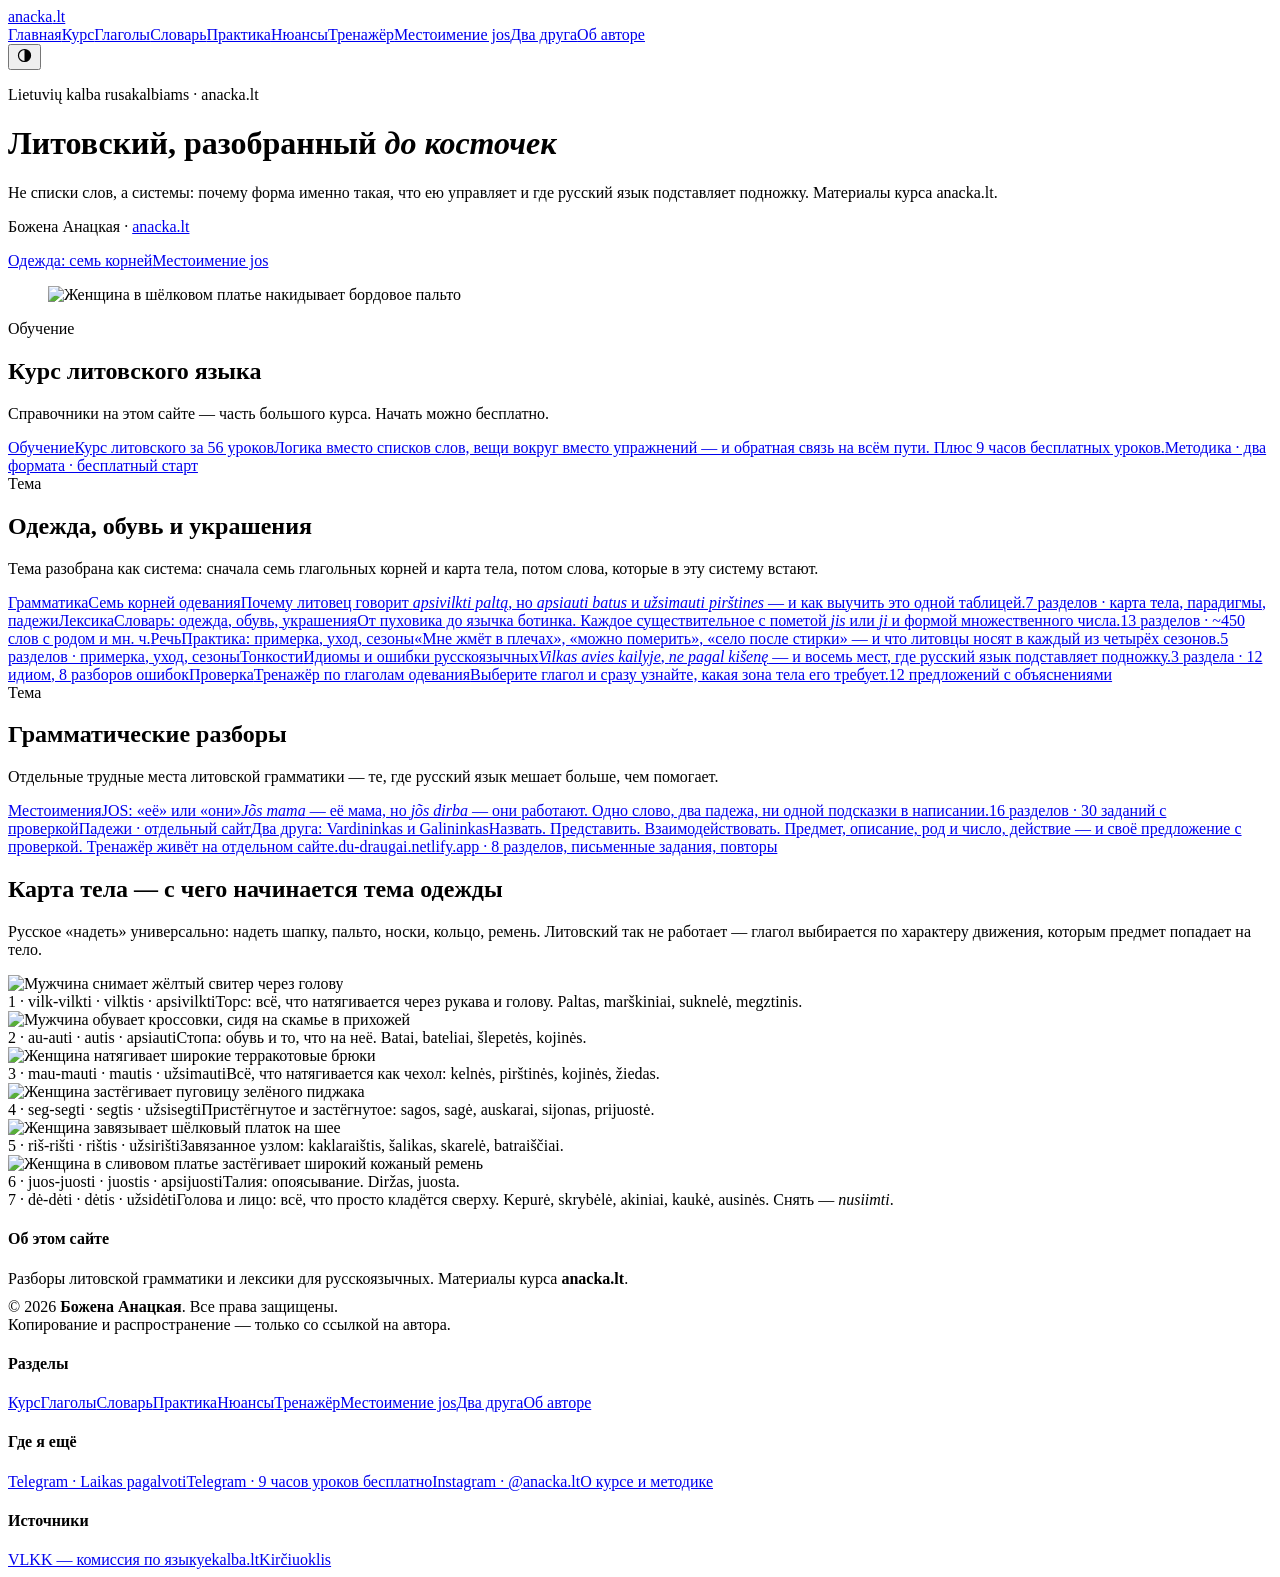
==== commit d02bdfb6: "Тренажёр «Два друга» вынесен на отдельный сайт По этапу 1 ТЗ тренажёр — самостоятельный продукт со с" ====
--- a/index.html
+++ b/index.html
@@ -3,355 +3,26 @@
 <head>
 <meta charset="utf-8">
 <meta name="viewport" content="width=device-width, initial-scale=1">
-<title>Du draugai · Vardininkas и Galininkas</title>
-<meta name="description" content="Тренажёр двух литовских падежей по методике Божены Анацкой: назвать предмет, создать образ, направить действие и написать своё предложение. Письменные задания с проверкой, объяснения и повторы.">
+<title>Разборы литовского · anacka.lt</title>
+<meta name="description" content="Разборы литовского языка для русскоязычных: тема одежды, обуви и украшений и грамматические трудности вроде местоимения jos. Системы, а не списки слов.">
 <meta name="author" content="Божена Анацкая">
 <meta name="copyright" content="© 2026 Божена Анацкая. Все права защищены.">
 <meta name="color-scheme" content="light dark">
-<link rel="icon" href="favicon.svg" type="image/svg+xml">
-<link rel="canonical" href="https://du-draugai.netlify.app/">
+<link rel="icon" href="data:image/svg+xml,%3Csvg xmlns='http://www.w3.org/2000/svg' viewBox='0 0 64 64'%3E%3Crect width='64' height='64' rx='14' fill='%232F4E6E'/%3E%3Ctext x='32' y='45' font-family='Georgia,serif' font-size='38' font-weight='700' fill='%23F1F1ED' text-anchor='middle'%3EA%3C/text%3E%3C/svg%3E">
+<link rel="canonical" href="https://apranga.netlify.app/">
 <meta property="og:type" content="website">
-<meta property="og:url" content="https://du-draugai.netlify.app/">
-<meta property="og:site_name" content="Du draugai · anacka.lt">
-<meta property="og:title" content="Du draugai · Vardininkas и Galininkas">
-<meta property="og:description" content="Назвать. Представить. Взаимодействовать. Тренажёр двух падежей с самостоятельным письмом, проверкой, объяснениями и повторами.">
+<meta property="og:url" content="https://apranga.netlify.app/">
+<meta property="og:site_name" content="Разборы литовского · anacka.lt">
+<meta property="og:title" content="Разборы литовского · anacka.lt">
+<meta property="og:description" content="Разборы литовского языка для русскоязычных: тема одежды, обуви и украшений и грамматические трудности вроде местоимения jos. Системы, а не списки слов.">
 <meta property="og:locale" content="ru_RU">
 <meta name="twitter:card" content="summary">
-<link rel="preconnect" href="https://fonts.googleapis.com"><link rel="preconnect" href="https://fonts.gstatic.com" crossorigin>
-<link rel="stylesheet" href="https://fonts.googleapis.com/css2?family=Manrope:wght@400;500;600;800&family=Noto+Sans:ital,wght@0,400;0,500;0,700;1,400&display=swap">
-<link rel="stylesheet" href="styles.css">
-<script>try{var t=localStorage.getItem("dd-theme");if(t==="dark"||t==="light")document.documentElement.setAttribute("data-theme",t);}catch(e){}</script>
-<script src="data.js" defer></script>
+<link rel="preconnect" href="https://fonts.googleapis.com"><link rel="preconnect" href="https://fonts.gstatic.com" crossorigin><link rel="stylesheet" href="https://fonts.googleapis.com/css2?family=Manrope:wght@400;500;600;800&family=Piazzolla:ital,opsz,wght@0,8..30,400;0,8..30,500;0,8..30,700;1,8..30,400;1,8..30,500&display=swap">
+<link rel="stylesheet" href="style.css">
+<script>try{var t=localStorage.getItem("theme");if(t==="dark"||t==="light")document.documentElement.setAttribute("data-theme",t);}catch(e){}</script>
 <script src="app.js" defer></script>
 </head>
 <body>
-<header class="site-bar">
-  <div class="site-bar-in">
-    <a class="site-brand" href="./"><span class="site-mark" aria-hidden="true"></span>anacka<span class="site-brand-dot">.lt</span></a>
-    <span class="site-sep" aria-hidden="true"></span>
-    <span class="site-name">Du draugai</span>
-    <a class="site-link" href="https://www.instagram.com/anacka.lt/">Instagram</a>
-    <button class="site-theme" id="dd-theme" type="button" aria-label="Переключить светлую и тёмную тему" title="Светлая / тёмная тема">
-      <svg viewBox="0 0 24 24" width="17" height="17" aria-hidden="true"><circle cx="12" cy="12" r="8.5" fill="none" stroke="currentColor" stroke-width="1.7"/><path d="M12 3.5a8.5 8.5 0 0 1 0 17z" fill="currentColor"/></svg>
-    </button>
-  </div>
-</header>
-<div class="dd">
-<div class="dd-in">
-
-<header class="dd-head">
-  <span class="dd-eyebrow">Lietuvių kalba · Два друга</span>
-  <h1>Назвать. Представить. <em>Взаимодействовать.</em></h1>
-  <p class="dd-standfirst">Тренажёр двух падежей — Vardininkas и Galininkas. Сначала называем предмет, потом создаём его образ, затем направляем на него действие и пишем предложение сами.</p>
-  <div class="dd-btns"><button type="button" class="dd-btn" data-goto="builder">Начать с одного окна</button><button type="button" class="dd-btn ghost" id="dd-continue" hidden>Продолжить последнее задание</button></div>
-  <p class="dd-status" id="dd-status" aria-live="polite">Загружаем прогресс…</p>
-</header>
-
-<div class="dd-tabs" id="dd-tabs">
-  <div class="dd-tablist" role="tablist" aria-label="Разделы тренажёра">
-    <button class="dd-tab" role="tab" type="button" data-tab="intro" aria-selected="true" aria-controls="dd-intro">Знакомство</button>
-    <button class="dd-tab" role="tab" type="button" data-tab="builder" aria-selected="false" aria-controls="dd-builder">Предмет и действия</button>
-    <button class="dd-tab" role="tab" type="button" data-tab="practice" aria-selected="false" aria-controls="dd-practice">Практика</button>
-    <button class="dd-tab" role="tab" type="button" data-tab="lessons" aria-selected="false" aria-controls="dd-lessons">Схемы</button>
-    <button class="dd-tab" role="tab" type="button" data-tab="dict" aria-selected="false" aria-controls="dd-dict">База слов</button>
-    <button class="dd-tab" role="tab" type="button" data-tab="formation" aria-selected="false" aria-controls="dd-formation">Новые слова</button>
-    <button class="dd-tab" role="tab" type="button" data-tab="review" aria-selected="false" aria-controls="dd-review">Повторы</button>
-    <button class="dd-tab" role="tab" type="button" data-tab="space" aria-selected="false" aria-controls="dd-space">Моё пространство</button>
-  </div>
-</div>
-
-<!-- ===================== Знакомство ===================== -->
-<section class="dd-panel" id="dd-intro" role="tabpanel">
-  <div class="dd-friends">
-    <div class="dd-friend kas"><span class="dd-eyebrow">Первый друг</span><b>Vardininkas</b><span>kas? — кто? что?</span><span>Имя предмета. Так он существует вокруг нас.</span></div>
-    <div class="dd-friend ka"><span class="dd-eyebrow">Второй друг</span><b>Galininkas</b><span>ką? — кого? что?</span><span>Предмет, на который направлено действие.</span></div>
-  </div>
-  <div class="dd-quote">
-    <p>В моей методике падежи — друзья. Я предлагаю знакомиться с ними не через длинную таблицу окончаний, а через имя, вопрос и функцию.</p>
-    <p>Сначала мы называем то, что существует вокруг нас. Затем создаём образ: описываем предмет, определяем его род и число. После этого выбираем действие и направляем его на предмет.</p>
-    <p>Я хочу, чтобы вы не только узнавали правильные ответы, но и сами создавали литовскую речь.</p>
-  </div>
-  <h2>Цепочка одного предмета</h2>
-  <div class="dd-chain"><span>предмет</span><i>→</i><span>литовское имя</span><i>→</i><span>род и число</span><i>→</i><span>описание</span><i>→</i><span>действие</span><i>→</i><span>вопрос</span><i>→</i><span>изменение формы</span><i>→</i><span>своё предложение</span></div>
-  <ul class="dd-ex">
-    <li><b>langas</b><span>окно</span></li>
-    <li><b>jis</b><span>мужской род, единственное число</span></li>
-    <li><b>švarus langas</b><span>чистое окно</span></li>
-    <li><b>švarūs langai</b><span>чистые окна</span></li>
-    <li><b>valyti</b><span>чистить</span></li>
-    <li><b>Valau ką?</b><span>чищу кого? что?</span></li>
-    <li><b>Valau švarų langą.</b><span>я чищу чистое окно</span></li>
-    <li><b>Valome švarius langus.</b><span>мы чистим чистые окна</span></li>
-  </ul>
-  <h2>Правило вопросов</h2>
-  <div class="dd-quote"><p>Я предлагаю произносить русские вопросы вместе. Kas? — кто? что? Ką? — кого? что? Так мы не переносим различие русского «кто» и «что» на выбор литовской формы.</p></div>
-  <p class="dd-muted">Ką? нельзя переводить как «как?»: «как?» — kaip?</p>
-  <h2>Содержание</h2>
-  <ol>
-    <li><button type="button" class="dd-link" data-goto="builder">Предмет и действия</button> — интерактивная сборка фразы вокруг предмета.</li>
-    <li><button type="button" class="dd-link" data-goto="practice">Практика</button> — самостоятельный ввод форм и предложений с проверкой.</li>
-    <li><button type="button" class="dd-link" data-goto="lessons">Схемы</button> — подробные объяснения с раскрывающимися блоками.</li>
-    <li><button type="button" class="dd-link" data-goto="dict">База слов</button> — существительные, прилагательные, глаголы.</li>
-    <li><button type="button" class="dd-link" data-goto="formation">Новые слова</button> — словообразование.</li>
-    <li><button type="button" class="dd-link" data-goto="review">Повторы</button> — интервальная практика по вашим результатам.</li>
-    <li><button type="button" class="dd-link" data-goto="space">Моё пространство</button> — собственные предложения в свободном поле.</li>
-  </ol>
-  <h2>База в цифрах</h2>
-  <p class="dd-muted dd-small">Числа вычисляются из данных. Большое число упражнений получается из сочетаний предметов, описаний, действий, числа и падежа. «Подтверждённые ответы» — результат встроенной проверки, а не оценка владения языком.</p>
-  <div class="dd-counters" id="dd-counters"></div>
-  <p class="dd-muted dd-small">Ответы сохраняются в этом браузере автоматически. Вход в аккаунт и облачное сохранение на этом сайте не подключены: на другом устройстве прогресс не появится.</p>
-</section>
-
-<!-- ===================== Предмет и действия ===================== -->
-<section class="dd-panel" id="dd-builder" role="tabpanel" hidden>
-  <h2>Предмет и действия</h2>
-  <p class="dd-muted">Выберите предмет, число, описание, действие и того, кто действует. Фраза обновляется сразу. Число предмета и действующий — два разных переключателя.</p>
-  <div class="dd-grid">
-    <div>
-      <div class="dd-box">
-        <label class="dd-label" for="dd-object">Шаг 1 · Предмет</label>
-        <select class="dd-select" id="dd-object"></select>
-        <span class="dd-label" style="margin-top:14px">Шаг 2 · Число</span>
-        <div class="dd-seg-row" id="dd-number"></div>
-        <p class="dd-muted dd-small" id="dd-number-note"></p>
-      </div>
-      <div class="dd-box accent" id="dd-name" style="margin-top:14px"></div>
-      <div class="dd-box" style="margin-top:14px">
-        <span class="dd-label">Шаг 6 · Кто действует</span>
-        <div class="dd-seg-row" id="dd-prons"></div>
-        <p class="dd-muted dd-small">jis и ji, jie и jos дают одну и ту же форму глагола. Род действующего не влияет на описание предмета.</p>
-      </div>
-    </div>
-    <div>
-      <div class="dd-box">
-        <span class="dd-label">Шаг 4 · Создаю образ · описания</span>
-        <div class="dd-chips" id="dd-adjs"></div>
-      </div>
-      <div class="dd-box" style="margin-top:14px">
-        <span class="dd-label">Шаг 5 · Выбираю действие</span>
-        <div class="dd-chips" id="dd-acts"></div>
-      </div>
-      <div class="dd-box" style="margin-top:14px" id="dd-result"></div>
-      <div class="dd-box" style="margin-top:14px"><span class="dd-eyebrow">Что изменилось</span><div id="dd-change"></div></div>
-      <div class="dd-actions"><button type="button" class="dd-btn ghost" id="dd-conj-btn">Спряжение</button><button type="button" class="dd-btn" id="dd-write-btn">Написать самостоятельно</button></div>
-      <details class="dd-details" id="dd-forms"><summary>Четыре формы</summary><div class="dd-forms-body"></div></details>
-    </div>
-  </div>
-</section>
-
-<!-- ===================== Практика ===================== -->
-<section class="dd-panel" id="dd-practice" role="tabpanel" hidden>
-  <h2>Практика</h2>
-  <p class="dd-muted">Ответ вводится самостоятельно. До попытки эталон не показывается; после попытки — эталон и разбор. Регистр и пунктуация не важны, литовские буквы важны: švarų и svaru — разные формы.</p>
-  <div class="dd-filters">
-    <label class="dd-field"><span>Навык</span><select class="dd-select" id="dd-f-mode"><option value="all">Все навыки</option></select></label>
-    <label class="dd-field"><span>Группа прилагательных</span><select class="dd-select" id="dd-f-group"><option value="all">Все группы</option><option value="as">-as / -ias</option><option value="us">-us</option><option value="is">-is / -inis</option></select></label>
-    <label class="dd-field"><span>Предмет</span><select class="dd-select" id="dd-f-object"><option value="all">Все предметы</option></select></label>
-  </div>
-  <div class="dd-empty" id="dd-empty" hidden><p>По такому сочетанию фильтров заданий нет. Например, у «Четырёх форм» нет предмета, а у «Полного перевода» — группы прилагательных.</p><button type="button" class="dd-btn ghost" id="dd-reset-filters">Вернуться к общей практике</button></div>
-  <div class="dd-list" id="dd-list"></div>
-  <div class="dd-pager" id="dd-pager"><button type="button" class="dd-btn ghost" id="dd-prev">← Назад</button><button type="button" class="dd-btn ghost" id="dd-next">Дальше →</button><span id="dd-page"></span></div>
-</section>
-
-<!-- ===================== Схемы ===================== -->
-<section class="dd-panel" id="dd-lessons" role="tabpanel" hidden>
-  <h2>Схемы</h2>
-  <p class="dd-muted">Тринадцать разборов. Ограничение схемы — не «ошибка ученика», а новая деталь системы.</p>
-
-  <details class="dd-lesson"><summary>1 · Два друга: имя и взаимодействие</summary><div class="dd-body">
-    <p>Я предлагаю познакомиться с падежами как с друзьями. У каждого — имя, вопрос и работа.</p>
-    <p><span class="lt">Vardininkas</span> отвечает на kas? — кто? что? Это имя: так предмет существует вокруг нас. <span class="lt">Galininkas</span> отвечает на ką? — кого? что? Это предмет, на который направлено действие.</p>
-    <ul class="dd-ex"><li><b>Langas yra švarus.</b><span>Окно чистое. — kas? langas</span></li><li><b>Valau langą.</b><span>Чищу окно. — ką? langą</span></li></ul>
-    <p>Одно и то же окно, но разные роли в предложении — и разные окончания. Русские вопросы произносим парой, чтобы не переносить различие «кто / что» на выбор формы.</p>
-  </div></details>
-
-  <details class="dd-lesson"><summary>2 · Мужское или женское имя</summary><div class="dd-body">
-    <p>Род определяем по литовскому слову, а не по русскому переводу. <span class="lt">kėdė</span> — ji, хотя «стул» мужского рода; <span class="lt">kava</span> — ji, хотя «кофе» — он.</p>
-    <ul class="dd-ex"><li><b>-as, -is, -ys, -us</b><span>обычно jis: langas, brolis, kambarys, sūnus</span></li><li><b>-a, -ė</b><span>обычно ji: knyga, kėdė</span></li></ul>
-    <p>Окончание -is не гарантирует мужской род: <span class="lt">jis brolis</span>, но <span class="lt">ji moteris</span>, <span class="lt">ji širdis</span>, <span class="lt">ji akis</span>. Есть и мужские слова третьего склонения: <span class="lt">dantis</span>, <span class="lt">vagis</span>. Такие слова я помечаю в базе отдельно — их нужно запомнить как имена, а не выводить по правилу.</p>
-  </div></details>
-
-  <details class="dd-lesson"><summary>3 · Один, несколько и только множественное</summary><div class="dd-body">
-    <p>Число предмета — отдельный шаг. Меняется существительное — меняется и описание.</p>
-    <ul class="dd-ex"><li><b>švarus langas → švarūs langai</b><span>jis → jie</span></li><li><b>nauja knyga → naujos knygos</b><span>ji → jos</span></li></ul>
-    <p>Некоторые слова в изучаемом значении живут только во множественном числе: <span class="lt">durys</span>, <span class="lt">žirklės</span>, <span class="lt">kelnės</span> — jos; <span class="lt">akiniai</span>, <span class="lt">baldai</span>, <span class="lt">marškiniai</span> — jie. Одну дверь тоже называем durys, и описание берёт форму множественного: <span class="lt">naujos durys</span>. Придумывать единственное число таким словам нельзя.</p>
-    <p>Другие слова тренируем только в единственном: <span class="lt">vanduo</span>, <span class="lt">sniegas</span>, <span class="lt">cukrus</span>. Множественное у них возможно в других значениях, но это уже другая тема.</p>
-  </div></details>
-
-  <details class="dd-lesson"><summary>4 · Пять описаний: создание образа</summary><div class="dd-body">
-    <p>Основная единица практики в моей методике — не отдельное существительное, а существительное вместе с описанием. Я предлагаю для каждого предмета подобрать хотя бы пять описаний.</p>
-    <ul class="dd-ex"><li><b>švarus langas</b><span>чистое окно</span></li><li><b>naujas langas</b><span>новое окно</span></li><li><b>didelis langas</b><span>большое окно</span></li><li><b>stiklinis langas</b><span>стеклянное окно</span></li><li><b>šviesus langas</b><span>светлое окно</span></li></ul>
-    <p>Чем больше связей у предмета, тем прочнее он держится в памяти, а окончания перестают быть абстракцией: они живут внутри знакомых словосочетаний.</p>
-  </div></details>
-
-  <details class="dd-lesson"><summary>5 · Три группы прилагательных и четыре позиции</summary><div class="dd-body">
-    <p>Я раскладываю каждое описание в четыре позиции: jis, ji, jie, jos. Этот порядок один на всём сайте.</p>
-    <div class="tw"><table><thead><tr><th>Группа</th><th>jis</th><th>ji</th><th>jie</th><th>jos</th></tr></thead><tbody>
-      <tr><td class="w">-as</td><td>naujas</td><td>nauja</td><td>nauji</td><td>naujos</td></tr>
-      <tr><td class="w">-ias</td><td>tuščias</td><td>tuščia</td><td>tušti</td><td>tuščios</td></tr>
-      <tr><td class="w">-us</td><td>gražus</td><td>graži</td><td>gražūs</td><td>gražios</td></tr>
-      <tr><td class="w">-is</td><td>didelis</td><td>didelė</td><td>dideli</td><td>didelės</td></tr>
-      <tr><td class="w">-inis</td><td>stiklinis</td><td>stiklinė</td><td>stikliniai</td><td>stiklinės</td></tr>
-    </tbody></table></div>
-    <p>Обратите внимание: <span class="lt">tuščias → tušti</span>, <span class="lt">didelis → dideli</span>, но <span class="lt">stiklinis → stikliniai</span>. Четыре позиции не означают, что у прилагательного всего четыре формы — это четыре позиции для двух наших друзей.</p>
-  </div></details>
-
-  <details class="dd-lesson"><summary>6 · Galininkas в единственном</summary><div class="dd-body">
-    <p>Когда действие направлено на предмет, оба слова — описание и имя — отвечают на ką?</p>
-    <div class="tw"><table><thead><tr><th>kas?</th><th>ką?</th><th>Что происходит</th></tr></thead><tbody>
-      <tr><td>naujas langas</td><td class="w">naują langą</td><td>-as → -ą</td></tr>
-      <tr><td>nauja knyga</td><td class="w">naują knygą</td><td>-a → -ą</td></tr>
-      <tr><td>nauja kėdė</td><td class="w">naują kėdę</td><td>-ė → -ę</td></tr>
-      <tr><td>gražus langas</td><td class="w">gražų langą</td><td>-us → -ų</td></tr>
-      <tr><td>graži knyga</td><td class="w">gražią knygą</td><td>-i → -ią</td></tr>
-      <tr><td>didelis brolis</td><td class="w">didelį brolį</td><td>-is → -į</td></tr>
-      <tr><td>naujas kambarys</td><td class="w">naują kambarį</td><td>-ys → -į</td></tr>
-      <tr><td>geras sūnus</td><td class="w">gerą sūnų</td><td>-us → -ų</td></tr>
-    </tbody></table></div>
-    <p>Носовые буквы ą, ę, į, ų — знак Galininkas в единственном числе. Они могут стоять и под ударением: учить запрет «на носовые ударение никогда не падает» нельзя.</p>
-  </div></details>
-
-  <details class="dd-lesson"><summary>7 · «Скрытая a»</summary><div class="dd-body">
-    <p>Я предлагаю мнемонический образ для женских форм на -i: <span class="lt">graži → gražią</span>, <span class="lt">rami → ramią</span>. Перед носовым окончанием будто «проявляется» скрытая a.</p>
-    <p>У части слов при этом меняется согласный: <span class="lt">saldi → saldžią</span>, <span class="lt">plati → plačią</span>, <span class="lt">karti → karčią</span>. Это же изменение видно и в позиции jos: <span class="lt">saldžios</span>, <span class="lt">plačios</span>.</p>
-    <p>«Скрытая a» — образ для памяти, а не утверждение об историческом сокращении слова.</p>
-  </div></details>
-
-  <details class="dd-lesson"><summary>8 · Galininkas во множественном</summary><div class="dd-body">
-    <div class="tw"><table><thead><tr><th>kas?</th><th>ką?</th><th>Что происходит</th></tr></thead><tbody>
-      <tr><td>nauji langai</td><td class="w">naujus langus</td><td>-i / -ai → -us</td></tr>
-      <tr><td>naujos knygos</td><td class="w">naujas knygas</td><td>-os → -as</td></tr>
-      <tr><td>naujos kėdės</td><td class="w">naujas kėdes</td><td>-ės → -es</td></tr>
-      <tr><td>gražūs langai</td><td class="w">gražius langus</td><td>-ūs → -ius</td></tr>
-      <tr><td>gražios sesės</td><td class="w">gražias seses</td><td>seses, не sesės и не sesjas</td></tr>
-      <tr><td>geri broliai</td><td class="w">gerus brolius</td><td>-iai → -ius</td></tr>
-      <tr><td>balti dantys</td><td class="w">baltus dantis</td><td>третье склонение: -ys → -is</td></tr>
-      <tr><td>geri žmonės</td><td class="w">gerus žmones</td><td>-ės → -es у žmogus</td></tr>
-      <tr><td>dideli šunys</td><td class="w">didelius šunis</td><td>основа šun-</td></tr>
-    </tbody></table></div>
-    <p>Мужские формы <span class="lt">dantis</span>, <span class="lt">šunis</span>, <span class="lt">žmones</span> выглядят «по-женски», но согласуются по jie: <span class="lt">baltus dantis</span>. Смотрим на род слова, а не на форму окончания.</p>
-  </div></details>
-
-  <details class="dd-lesson"><summary>9 · Действия-помощники</summary><div class="dd-body">
-    <p>Для старта я беру переходные глаголы, у которых объект отвечает на ką?: <span class="lt">valyti</span>, <span class="lt">plauti</span>, <span class="lt">atidaryti</span>, <span class="lt">pirkti</span>, <span class="lt">matyti</span>, <span class="lt">turėti</span>.</p>
-    <ul class="dd-ex"><li><b>Aš turiu naują knygą.</b><span>У меня есть новая книга. — turėti + ką?</span></li><li><b>Mes matome didelį namą.</b><span>Мы видим большой дом.</span></li></ul>
-    <p>Не любой глагол требует Galininkas: управление бывает другим (<span class="lt">laukti draugo</span>, <span class="lt">padėti draugui</span>). При отрицании прямого объекта часто появляется родительный: <span class="lt">neturiu knygos</span>. Это граница нашего стартового упражнения, а не исключение из него.</p>
-  </div></details>
-
-  <details class="dd-lesson"><summary>10 · Сборка своего предложения</summary><div class="dd-body">
-    <p>Соединяем действующего, форму глагола и предмет с описанием в Galininkas.</p>
-    <ul class="dd-ex"><li><b>Aš atidarau švarų langą.</b><span>aš → -au</span></li><li><b>Tu atidarai švarų langą.</b><span>tu → -ai</span></li><li><b>Jis / ji atidaro švarų langą.</b><span>одна форма для jis и ji</span></li><li><b>Mes atidarome švarų langą.</b><span>mes → -ome</span></li><li><b>Jūs atidarote švarų langą.</b><span>jūs → -ote</span></li><li><b>Jie / jos atidaro švarų langą.</b><span>одна форма для jie и jos</span></li></ul>
-    <p>При смене действующего предмет не становится множественным сам по себе. Изменение действующего и изменение числа предмета — два разных решения, и в конструкторе это два разных переключателя.</p>
-  </div></details>
-
-  <details class="dd-lesson"><summary>11 · Признак → имя качества</summary><div class="dd-body">
-    <p>Из описания можно сделать имя качества: блок -umas.</p>
-    <ul class="dd-ex"><li><b>gražus → gražumas</b><span>красота</span></li><li><b>ramus → ramumas</b><span>спокойствие</span></li><li><b>malonus → malonumas</b><span>удовольствие</span></li><li><b>geras → gerumas</b><span>доброта</span></li></ul>
-    <p>Для сборки удобно давать блок -umas целиком, а затем уточнять: суффикс -um-, окончание -as, значит новое слово — jis. Обещать, что любое русское слово на «-ость» переводится этой схемой, нельзя.</p>
-  </div></details>
-
-  <details class="dd-lesson"><summary>12 · Gerėti / gerinti</summary><div class="dd-body">
-    <p>Одна основа — два разных глагола.</p>
-    <ul class="dd-ex"><li><b>Oras gerėja.</b><span>Погода становится лучше. — меняется само</span></li><li><b>Aš gerinu tekstą.</b><span>Я улучшаю текст. — изменяем что-то: ką? tekstą</span></li></ul>
-    <p>Это не одна и та же связь с объектом: во второй фразе действие направлено на предмет. Для этой группы настоящее строится по модели gerėja, но переносить её на все глаголы с -ėti нельзя: <span class="lt">mylėti → myli</span>, <span class="lt">turėti → turi</span>.</p>
-  </div></details>
-
-  <details class="dd-lesson"><summary>13 · Материал → описание</summary><div class="dd-body">
-    <ul class="dd-ex"><li><b>stiklas → stiklinis</b><span>стеклянный</span></li><li><b>metalas → metalinis</b><span>металлический</span></li><li><b>akmuo → akmeninis</b><span>основа меняется: akmen-</span></li><li><b>medis → medinis</b><span>деревянный</span></li></ul>
-    <p>Описания на -inis раскладываются в четыре позиции так: <span class="lt">stiklinis, stiklinė, stikliniai, stiklinės</span>; в Galininkas — <span class="lt">stiklinį, stiklinę, stiklinius, stiklines</span>. Если простого отрезания окончания недостаточно, я показываю изменение основы отдельно.</p>
-  </div></details>
-</section>
-
-<!-- ===================== База слов ===================== -->
-<section class="dd-panel" id="dd-dict" role="tabpanel" hidden>
-  <h2>База слов</h2>
-  <div class="dd-sec">
-    <h3>Существительные</h3>
-    <p class="dd-muted dd-small">Тире означает, что формы нет в изучаемом значении.</p>
-    <div class="tw"><table><thead><tr><th>Имя</th><th>Перевод</th><th>Местоимения</th><th>Kas? ед.</th><th>Kas? мн.</th><th>Ką? ед.</th><th>Ką? мн.</th><th>Примечание</th></tr></thead><tbody id="dd-nouns-body"></tbody></table></div>
-  </div>
-  <div class="dd-sec">
-    <h3>Прилагательные</h3>
-    <div class="dd-search"><label class="dd-field"><span>Поиск (LT / RU)</span><input class="dd-input" id="dd-adj-q" type="search" placeholder="gražus, чистый…"></label><label class="dd-field"><span>Группа</span><select class="dd-select" id="dd-adj-g"><option value="all">Все группы</option><option value="as">-as / -ias</option><option value="us">-us</option><option value="is">-is / -inis</option></select></label></div>
-    <p class="dd-muted dd-small" id="dd-adj-hits"></p>
-    <div id="dd-adj-list"></div>
-  </div>
-  <div class="dd-sec">
-    <h3>Глаголы</h3>
-    <p class="dd-muted dd-small">Нажмите на глагол — откроется таблица спряжения: настоящее, прошедшее однократное, будущее, повелительное.</p>
-    <div class="dd-chips" id="dd-verb-list"></div>
-  </div>
-</section>
-
-<!-- ===================== Новые слова ===================== -->
-<section class="dd-panel" id="dd-formation" role="tabpanel" hidden>
-  <h2>Новые слова</h2>
-  <div class="dd-sec">
-    <h3>Качество с -umas</h3>
-    <p>Блок -umas превращает признак в имя качества. Внутри блока: суффикс -um-, окончание -as → новое слово мужского рода.</p>
-    <ul id="dd-umas"></ul>
-  </div>
-  <div class="dd-sec">
-    <h3>Меняется само / изменяем что-то</h3>
-    <p>Слева — глагол изменения состояния без объекта, справа — глагол воздействия с объектом в Galininkas.</p>
-    <ul id="dd-pairs"></ul>
-  </div>
-  <div class="dd-sec">
-    <h3>Материал → описание</h3>
-    <ul id="dd-materials"></ul>
-  </div>
-  <p><button type="button" class="dd-btn" data-goto="practice">Задания на словообразование — в практике</button></p>
-</section>
-
-<!-- ===================== Повторы ===================== -->
-<section class="dd-panel" id="dd-review" role="tabpanel" hidden>
-  <h2>Повторы и память</h2>
-  <div class="dd-steps">
-    <div class="dd-step"><b>Кривая забывания</b>Без возвращения к материалу большая его часть уходит уже в первые дни.</div>
-    <div class="dd-step"><b>Воспроизведение</b>Вспомнить самому полезнее, чем перечитать: усилие и есть обучение.</div>
-    <div class="dd-step"><b>Разнесение во времени</b>Несколько коротких встреч с материалом работают лучше одной длинной.</div>
-    <div class="dd-step"><b>Образ и связи</b>Предмет с пятью описаниями и действиями держится прочнее одинокого слова.</div>
-    <div class="dd-step"><b>Повтор как новая попытка</b>Поле открывается пустым; эталон появляется только после ответа.</div>
-  </div>
-  <div class="dd-quote"><p>Я предлагаю возвращаться к слову не для того, чтобы снова посмотреть на него, а чтобы заново построить связь. Сначала вспомните, затем сравните и исправьте.</p></div>
-  <p class="dd-muted dd-small">Интервалы тренажёра: 1, 3, 7, 14 и 30 дней после предыдущей успешной попытки. Ошибка возвращает карточку в ближайший повтор. Успешная проверка раньше срока интервал не увеличивает. Это настройка тренажёра, а не единственно верное расписание для всех.</p>
-  <p class="dd-muted dd-small">В заданиях с целым предложением неподтверждённый вариант технически считается неуспешным и попадает в повтор, даже если он грамматически допустим.</p>
-  <p id="dd-review-stat"></p>
-  <div class="dd-actions"><button type="button" class="dd-btn" id="dd-review-start">Начать повтор</button><button type="button" class="dd-btn ghost" id="dd-review-refresh">Обновить повторы</button><button type="button" class="dd-btn ghost" id="dd-review-exit">Обычная практика</button></div>
-  <div class="dd-list" id="dd-review-list" style="margin-top:18px"></div>
-</section>
-
-<!-- ===================== Моё пространство ===================== -->
-<section class="dd-panel" id="dd-space" role="tabpanel" hidden>
-  <h2>Моё пространство</h2>
-  <p>Задание:</p>
-  <ol>
-    <li>Выберите реальный предмет вокруг вас.</li>
-    <li>Назовите его по-литовски.</li>
-    <li>Укажите местоимение: jis, ji, jie или jos.</li>
-    <li>Дайте минимум пять описаний.</li>
-    <li>Распишите одно прилагательное в четырёх формах.</li>
-    <li>Напишите три предложения с разными действиями.</li>
-    <li>Измените число, если это возможно.</li>
-  </ol>
-  <label class="dd-field" for="dd-text"><span>Мой текст</span></label>
-  <textarea class="dd-textarea" id="dd-text" maxlength="5000" spellcheck="false" placeholder="Langas. Jis. Švarus langas, naujas langas, didelis langas, stiklinis langas, šviesus langas…"></textarea>
-  <p class="dd-muted dd-small" id="dd-text-status" aria-live="polite"></p>
-  <div class="dd-actions"><button type="button" class="dd-btn" id="dd-text-save">Сохранить текст</button><button type="button" class="dd-btn ghost" id="dd-text-copy">Скопировать для разбора</button></div>
-  <p class="dd-muted dd-small" style="margin-top:12px">Это поле не получает автоматическую оценку. «Скопировать для разбора» помещает в буфер ваш текст и инструкцию для ChatGPT; ничего не отправляется автоматически — вставьте текст сами.</p>
-</section>
-
-<footer class="dd-foot">
-  <p><b>Du draugai</b> — часть учебных материалов anacka.lt. Другие разборы литовского: <a href="https://apranga.netlify.app/">apranga.netlify.app</a> · <a href="https://www.instagram.com/anacka.lt/">Instagram @anacka.lt</a> · <a href="https://t.me/laikaspagalvoti">Telegram «Laikas pagalvoti»</a>.</p>
-  <p>© 2026 <b>Божена Анацкая</b> · anacka.lt. Авторские учебные материалы. Все права защищены. Копирование и распространение — только со ссылкой на автора.</p>
-  <p>Источники: <a href="https://www.vle.lt/straipsnis/vardininkas/">VLE · Vardininkas</a>, <a href="https://www.vle.lt/straipsnis/galininkas/">VLE · Galininkas</a>, <a href="https://www.vle.lt/straipsnis/budvardis/">VLE · Būdvardis</a>, <a href="https://lietuviu5-6.mkp.emokykla.lt/lt/mo/zinynas/lietuviu_kalbos_rasyba_vardazodziu__galunes/">Emokykla · окончания</a>. О памяти: <a href="https://pubmed.ncbi.nlm.nih.gov/26148023/">Murre &amp; Dros, 2015</a>, <a href="https://pubmed.ncbi.nlm.nih.gov/16507066/">Roediger &amp; Karpicke, 2006</a>, <a href="https://pubmed.ncbi.nlm.nih.gov/19076480/">Cepeda et al., 2008</a>.</p>
-</footer>
-
-</div>
-</div>
-
-<dialog class="dd-dialog" id="dd-dialog" aria-labelledby="dd-dialog-title">
-  <div class="dd dd-dialog-in"><button type="button" class="dd-btn ghost dd-dialog-close" id="dd-dialog-close">Закрыть</button><div id="dd-dialog-body"></div></div>
-</dialog>
+<nav class="topnav" aria-label="Разделы сайта"><div class="topnav-in"><a class="tn-brand" href="index.html">anacka<span>.lt</span></a><div class="tn-links"><a href="index.html" aria-current="page">Главная</a><a href="kursas.html">Курс</a><span class="tn-sep"></span><a href="veiksmazodziai.html">Глаголы</a><a href="zodynas.html">Словарь</a><a href="praktika.html">Практика</a><a href="niuansai.html">Нюансы</a><a href="treniruokle.html">Тренажёр</a><span class="tn-sep"></span><a href="jos.html">Местоимение jos</a><a href="https://du-draugai.netlify.app/">Два друга</a><a href="apie.html">Об авторе</a></div><button class="theme-btn" id="theme" type="button" aria-label="Переключить светлую и тёмную тему" title="Светлая / тёмная тема"><svg viewBox="0 0 24 24" width="17" height="17" aria-hidden="true"><circle cx="12" cy="12" r="8.5" fill="none" stroke="currentColor" stroke-width="1.7"/><path d="M12 3.5a8.5 8.5 0 0 1 0 17z" fill="currentColor"/></svg></button></div></nav><div class="shell"><header class="hero"><p class="kicker">Lietuvių kalba rusakalbiams · anacka.lt</p><h1>Литовский, разобранный <em>до косточек</em></h1><p class="standfirst">Не списки слов, а системы: почему форма именно такая, что ею управляет и где русский язык подставляет подножку. Материалы курса anacka.lt.</p><p class="byline">Божена Анацкая · <a href="https://www.instagram.com/anacka.lt/">anacka.lt</a></p><div class="btns"><a class="btn" href="/veiksmazodziai">Одежда: семь корней</a><a class="btn ghost" href="/jos">Местоимение jos</a></div><figure class="hero-img"><img src="01-apsivilkti-palta.webp" alt="Женщина в шёлковом платье накидывает бордовое пальто" width="1000" height="1250"></figure></header><section class="home-sec"><span class="topic-lbl">Обучение</span><h2>Курс литовского языка</h2><p class="sub">Справочники на этом сайте — часть большого курса. Начать можно бесплатно.</p><div class="cards"><a class="card-link" href="/kursas"><span class="cl-eyebrow">Обучение</span><span class="cl-title">Курс литовского за 56 уроков</span><span class="cl-desc">Логика вместо списков слов, вещи вокруг вместо упражнений — и обратная связь на всём пути. Плюс 9 часов бесплатных уроков.</span><span class="cl-meta">Методика · два формата · бесплатный старт</span></a></div></section><section class="home-sec"><span class="topic-lbl">Тема</span><h2>Одежда, обувь и украшения</h2><p class="sub">Тема разобрана как система: сначала семь глагольных корней и карта тела, потом слова, которые в эту систему встают.</p><div class="cards"><a class="card-link" href="/veiksmazodziai"><span class="cl-eyebrow">Грамматика</span><span class="cl-title">Семь корней одевания</span><span class="cl-desc">Почему литовец говорит <i>apsivilkti paltą</i>, но <i>apsiauti batus</i> и <i>užsimauti pirštines</i> — и как выучить это одной таблицей.</span><span class="cl-meta">7 разделов · карта тела, парадигмы, падежи</span></a><a class="card-link" href="/zodynas"><span class="cl-eyebrow">Лексика</span><span class="cl-title">Словарь: одежда, обувь, украшения</span><span class="cl-desc">От пуховика до язычка ботинка. Каждое существительное с пометой <i>jis</i> или <i>ji</i> и формой множественного числа.</span><span class="cl-meta">13 разделов · ~450 слов с родом и мн. ч.</span></a><a class="card-link" href="/praktika"><span class="cl-eyebrow">Речь</span><span class="cl-title">Практика: примерка, уход, сезоны</span><span class="cl-desc">«Мне жмёт в плечах», «можно померить», «село после стирки» — и что литовцы носят в каждый из четырёх сезонов.</span><span class="cl-meta">5 разделов · примерка, уход, сезоны</span></a><a class="card-link" href="/niuansai"><span class="cl-eyebrow">Тонкости</span><span class="cl-title">Идиомы и ошибки русскоязычных</span><span class="cl-desc"><i>Vilkas avies kailyje</i>, <i>ne pagal kišenę</i> — и восемь мест, где русский язык подставляет подножку.</span><span class="cl-meta">3 раздела · 12 идиом, 8 разборов ошибок</span></a><a class="card-link" href="/treniruokle"><span class="cl-eyebrow">Проверка</span><span class="cl-title">Тренажёр по глаголам одевания</span><span class="cl-desc">Выберите глагол и сразу узнайте, какая зона тела его требует.</span><span class="cl-meta">12 предложений с объяснениями</span></a></div></section><section class="home-sec"><span class="topic-lbl">Тема</span><h2>Грамматические разборы</h2><p class="sub">Отдельные трудные места литовской грамматики — те, где русский язык мешает больше, чем помогает.</p><div class="cards"><a class="card-link" href="/jos"><span class="cl-eyebrow">Местоимения</span><span class="cl-title">JOS: «её» или «они»</span><span class="cl-desc"><i>Jõs mama</i> — её мама, но <i>jõs dirba</i> — они работают. Одно слово, два падежа, ни одной подсказки в написании.</span><span class="cl-meta">16 разделов · 30 заданий с проверкой</span></a><a class="card-link" href="https://du-draugai.netlify.app/"><span class="cl-eyebrow">Падежи · отдельный сайт</span><span class="cl-title">Два друга: Vardininkas и Galininkas</span><span class="cl-desc">Назвать. Представить. Взаимодействовать. Предмет, описание, род и число, действие — и своё предложение с проверкой. Тренажёр живёт на отдельном сайте.</span><span class="cl-meta">du-draugai.netlify.app · 8 разделов, письменные задания, повторы</span></a></div></section><section class="home-sec"><h2>Карта тела — с чего начинается тема одежды</h2><p class="sub">Русское «надеть» универсально: надеть шапку, пальто, носки, кольцо, ремень. Литовский так не работает — глагол выбирается по характеру движения, которым предмет попадает на тело.</p><div class="vmap"><div class="vc"><img src="02-vilktis-megztini.webp" alt="Мужчина снимает жёлтый свитер через голову" loading="lazy" width="1000" height="1250"><div class="vc-b"><span class="vc-n">1 · vilk‑</span><span class="vc-v">vilkti · vilktis · apsivilkti</span><span class="vc-d">Торс: всё, что натягивается через рукава и голову. Paltas, marškiniai, suknelė, megztinis.</span></div></div><div class="vc"><img src="05-apsiauti-sportbacius.webp" alt="Мужчина обувает кроссовки, сидя на скамье в прихожей" loading="lazy" width="1000" height="1250"><div class="vc-b"><span class="vc-n">2 · au‑</span><span class="vc-v">auti · autis · apsiauti</span><span class="vc-d">Стопа: обувь и то, что на неё. Batai, bateliai, šlepetės, kojinės.</span></div></div><div class="vc"><img src="10-uzsimauti-kelnes.webp" alt="Женщина натягивает широкие терракотовые брюки" loading="lazy" width="1000" height="1250"><div class="vc-b"><span class="vc-n">3 · mau‑</span><span class="vc-v">mauti · mautis · užsimauti</span><span class="vc-d">Всё, что натягивается как чехол: kelnės, pirštinės, kojinės, žiedas.</span></div></div><div class="vc"><img src="11-uzsisegti-svarka.webp" alt="Женщина застёгивает пуговицу зелёного пиджака" loading="lazy" width="1000" height="1250"><div class="vc-b"><span class="vc-n">4 · seg‑</span><span class="vc-v">segti · segtis · užsisegti</span><span class="vc-d">Пристёгнутое и застёгнутое: sagos, sagė, auskarai, sijonas, prijuostė.</span></div></div><div class="vc"><img src="03-uzsiristi-skarele.webp" alt="Женщина завязывает шёлковый платок на шее" loading="lazy" width="1000" height="1250"><div class="vc-b"><span class="vc-n">5 · riš‑</span><span class="vc-v">rišti · rištis · užsirišti</span><span class="vc-d">Завязанное узлом: kaklaraištis, šalikas, skarelė, batraiščiai.</span></div></div><div class="vc"><img src="07-apsijuosti-dirza.webp" alt="Женщина в сливовом платье застёгивает широкий кожаный ремень" loading="lazy" width="1000" height="1250"><div class="vc-b"><span class="vc-n">6 · juos‑</span><span class="vc-v">juosti · juostis · apsijuosti</span><span class="vc-d">Талия: опоясывание. Diržas, juosta.</span></div></div><div class="vc text-only"><div class="vc-b"><span class="vc-n">7 · dė‑</span><span class="vc-v">dėti · dėtis · užsidėti</span><span class="vc-d">Голова и лицо: всё, что просто кладётся сверху. Kepurė, skrybėlė, akiniai, kaukė, ausinės. Снять — <i>nusiimti</i>.</span></div></div></div></section></div><footer class="site-foot"><div class="sf-in"><div class="sf-copy"><h4>Об этом сайте</h4><p style="margin:0 0 10px">Разборы литовской грамматики и лексики для русскоязычных. Материалы курса <strong>anacka.lt</strong>.</p><p style="margin:0">© 2026 <strong>Божена Анацкая</strong>. Все права защищены.<br>Копирование и распространение — только со ссылкой на автора.</p></div><div><h4>Разделы</h4><a href="/kursas">Курс</a><a href="/veiksmazodziai">Глаголы</a><a href="/zodynas">Словарь</a><a href="/praktika">Практика</a><a href="/niuansai">Нюансы</a><a href="/treniruokle">Тренажёр</a><a href="/jos">Местоимение jos</a><a href="https://du-draugai.netlify.app/">Два друга</a><a href="/apie">Об авторе</a></div><div><h4>Где я ещё</h4><a href="https://t.me/laikaspagalvoti">Telegram · Laikas pagalvoti</a><a href="https://t.me/+fEglNyxAB5YzZmRi">Telegram · 9 часов уроков бесплатно</a><a href="https://www.instagram.com/anacka.lt/">Instagram · @anacka.lt</a><a href="/kursas">О курсе и методике</a></div><div><h4>Источники</h4><a href="https://www.vlkk.lt/">VLKK — комиссия по языку</a><a href="https://ekalba.lt/">ekalba.lt</a><a href="https://kalbu.vdu.lt/mokymosi-priemones/kirciuoklis/">Kirčiuoklis</a></div></div></footer>
 </body>
 </html>
